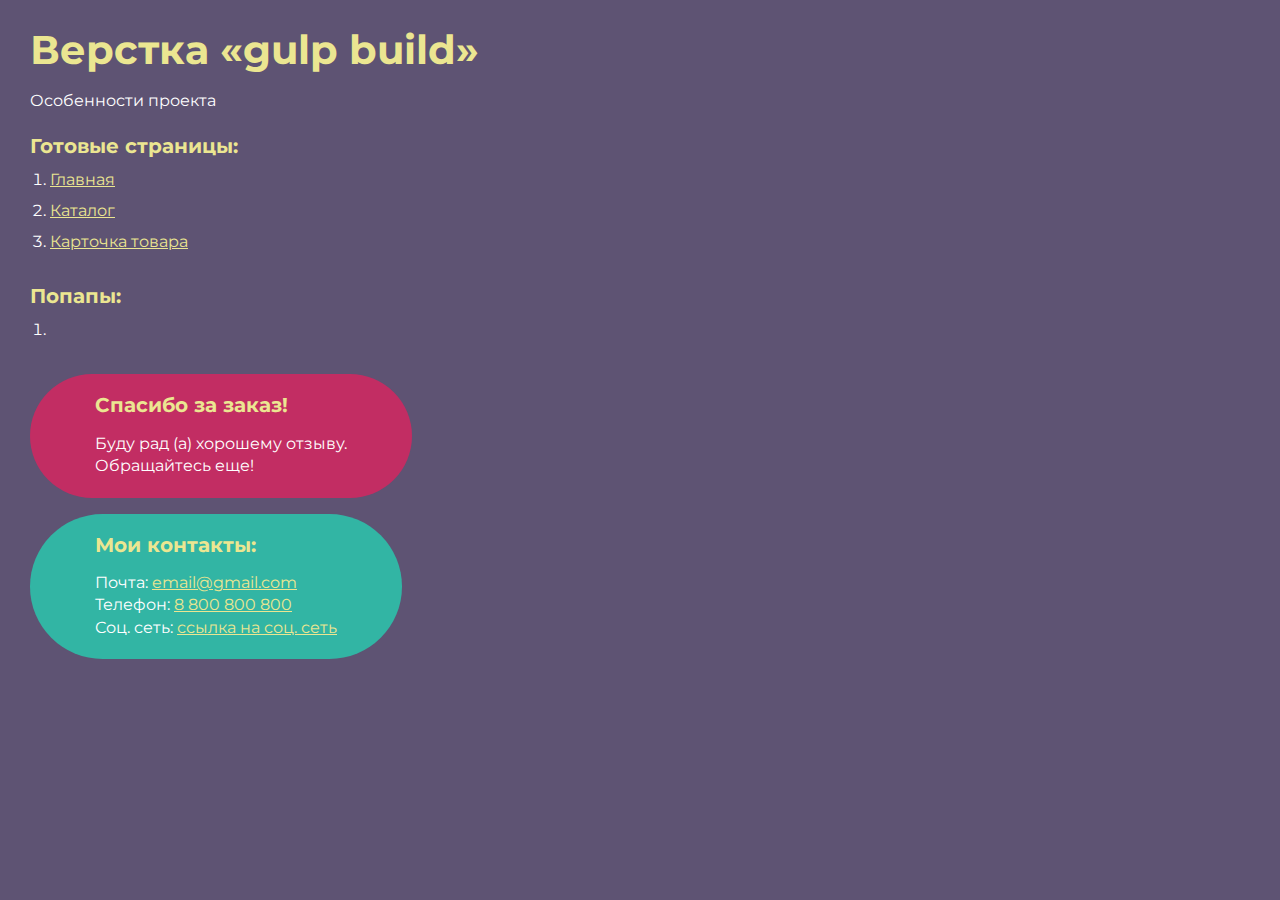
==== index.html @ d77b0af5 "Pushing first version with file restructing" ====
<!DOCTYPE html>
<html>

<head>
	<meta charset="UTF-8">
	<meta name="viewport" content="width=device-width, initial-scale=1.0">
	<title>Верстка «gulp build»</title>
</head>

<body>
	<div class="rootpage">
		<h1>Верстка «gulp build»</h1>
		<div class="rootpage__info">
			Особенности проекта
		</div>
		<h2>Готовые страницы:</h2>
		<ol class="rootpage__list">
			<li><a target="_blank" href="home.html">Главная</a></li>
			<li><a target="_blank" href="catalog.html">Каталог</a></li>
			<li><a target="_blank" href="product.html">Карточка товара</a></li>
		</ol>
		<h2>Попапы:</h2>
		<ol class="rootpage__list">
			<li><a target="_blank" href="home.html#"></a></li>
		</ol>
		<div class="rootpage__tnx">
			<h2>Спасибо за заказ!</h2>
			<p>Буду рад (а) хорошему отзыву.</p>
			<p>Обращайтесь еще!</p>
		</div>
		<div class="rootpage__contacts">
			<h2>Мои контакты:</h2>
			<p>Почта: <a href="mailto:email@gmail.com">email@gmail.com</a></p>
			<p>Телефон: <a href="tel:8800800800">8 800 800 800</a></p>
			<p>Соц. сеть: <a href="">ссылка на соц. сеть</a></p>
		</div>
	</div>
</body>
<style>
	@charset "UTF-8";
	@import url("https://fonts.googleapis.com/css?family=Montserrat:regular,700&display=swap");

	*,
	*::before,
	*::after {
		padding: 0px;
		margin: 0px;
		border: 0px;
		box-sizing: border-box;
	}

	html,
	body {
		height: 100%;
		margin: 0;
		padding: 0;
		min-width: 320px;
		width: 100%;
		color: #fff;
		background-color: #5e5373;
	}

	body {
		font-family: Montserrat;
		font-size: 100%;
		line-height: 1;
		font-size: 1rem;
	}

	a {
		text-decoration: underline;
		color: #ebe691
	}

	a:visited {
		text-decoration: underline;
		color: #aaa768;
	}

	a:hover {
		text-decoration: none;
	}

	ul li {
		list-style: none;
	}

	img {
		vertical-align: top;
	}

	.wrapper {
		width: 100%;
		min-height: 100%;
		overflow: hidden;
	}

	.rootpage {
		padding: 30px;
		display: flex;
		flex-direction: column;
		align-items: flex-start;
	}

	@media (max-width: 767px) {
		.rootpage {
			padding: 30px 15px;
		}
	}

	h1 {
		color: #ebe691;
		font-size: 2.5rem;
		margin: 0px 0px 1.25rem 0px;
	}

	@media (max-width: 767px) {
		h1 {
			font-size: 1.85rem;
			margin: 0px 0px 1.25rem 0px;
		}
	}

	h2 {
		color: #ebe691;
		font-size: 1.25rem;
		margin: 0px 0px 1rem 0px;
	}

	@media (max-width: 767px) {
		h2 {
			font-size: 1.125rem;
			margin: 0px 0px 1rem 0px;
		}
	}

	.rootpage__info {
		line-height: 140%;
		margin: 0px 0px 1.5rem 0px;
	}

	.rootpage__list {
		margin: 0px 0px 2.25rem 1.25rem;
	}

	.rootpage__list li:not(:last-child) {
		margin: 0px 0px 15px 0px;
	}

	.rootpage__contacts,
	.rootpage__tnx {
		border-radius: 200px;
		padding: 20px 65px;
		line-height: 140%;
	}

	@media (max-width: 767px) {

		.rootpage__contacts,
		.rootpage__tnx {
			border-radius: 40px;
			padding: 20px;
		}
	}

	.rootpage__contacts {
		background: #32b5a4;

	}

	.rootpage__contacts a {
		color: #ebe691;
	}

	.rootpage__tnx {
		background: #c22d63;
		margin: 0px 0px 1rem 0px;
	}
</style>

</html>
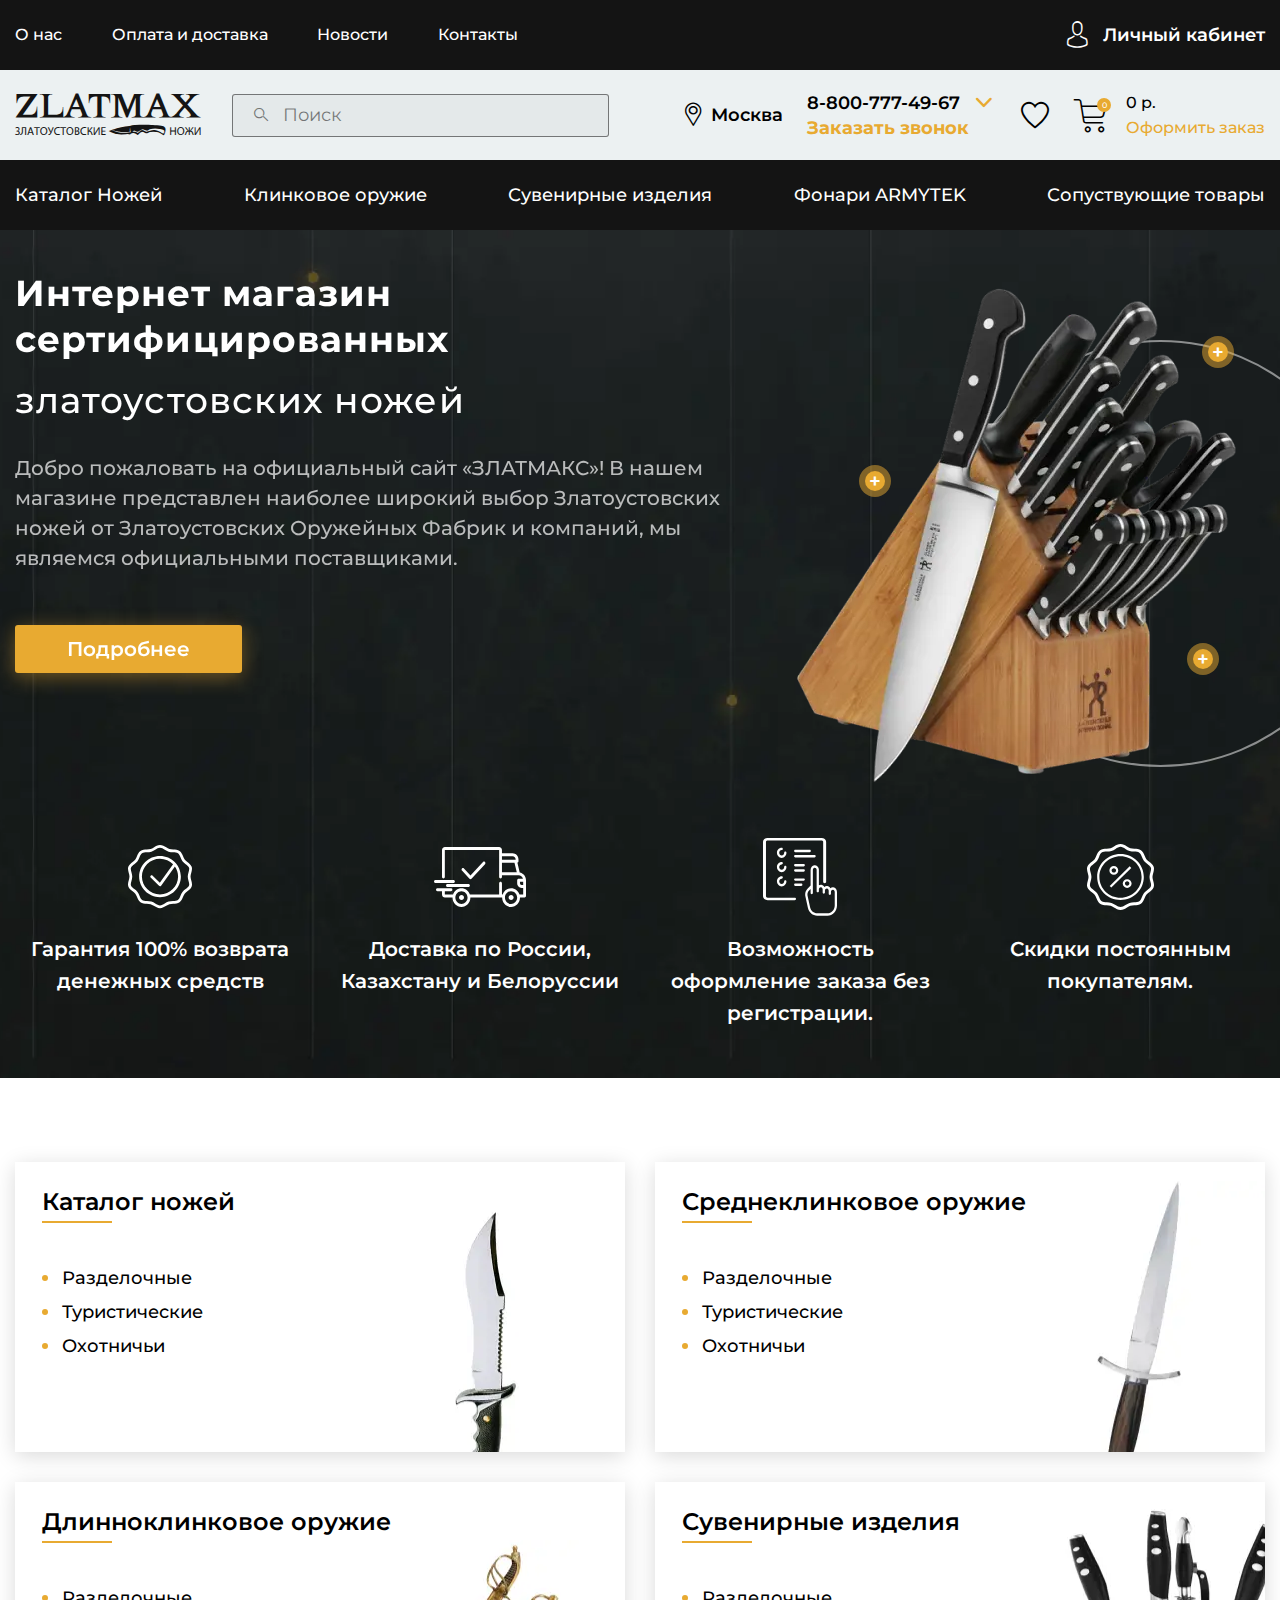
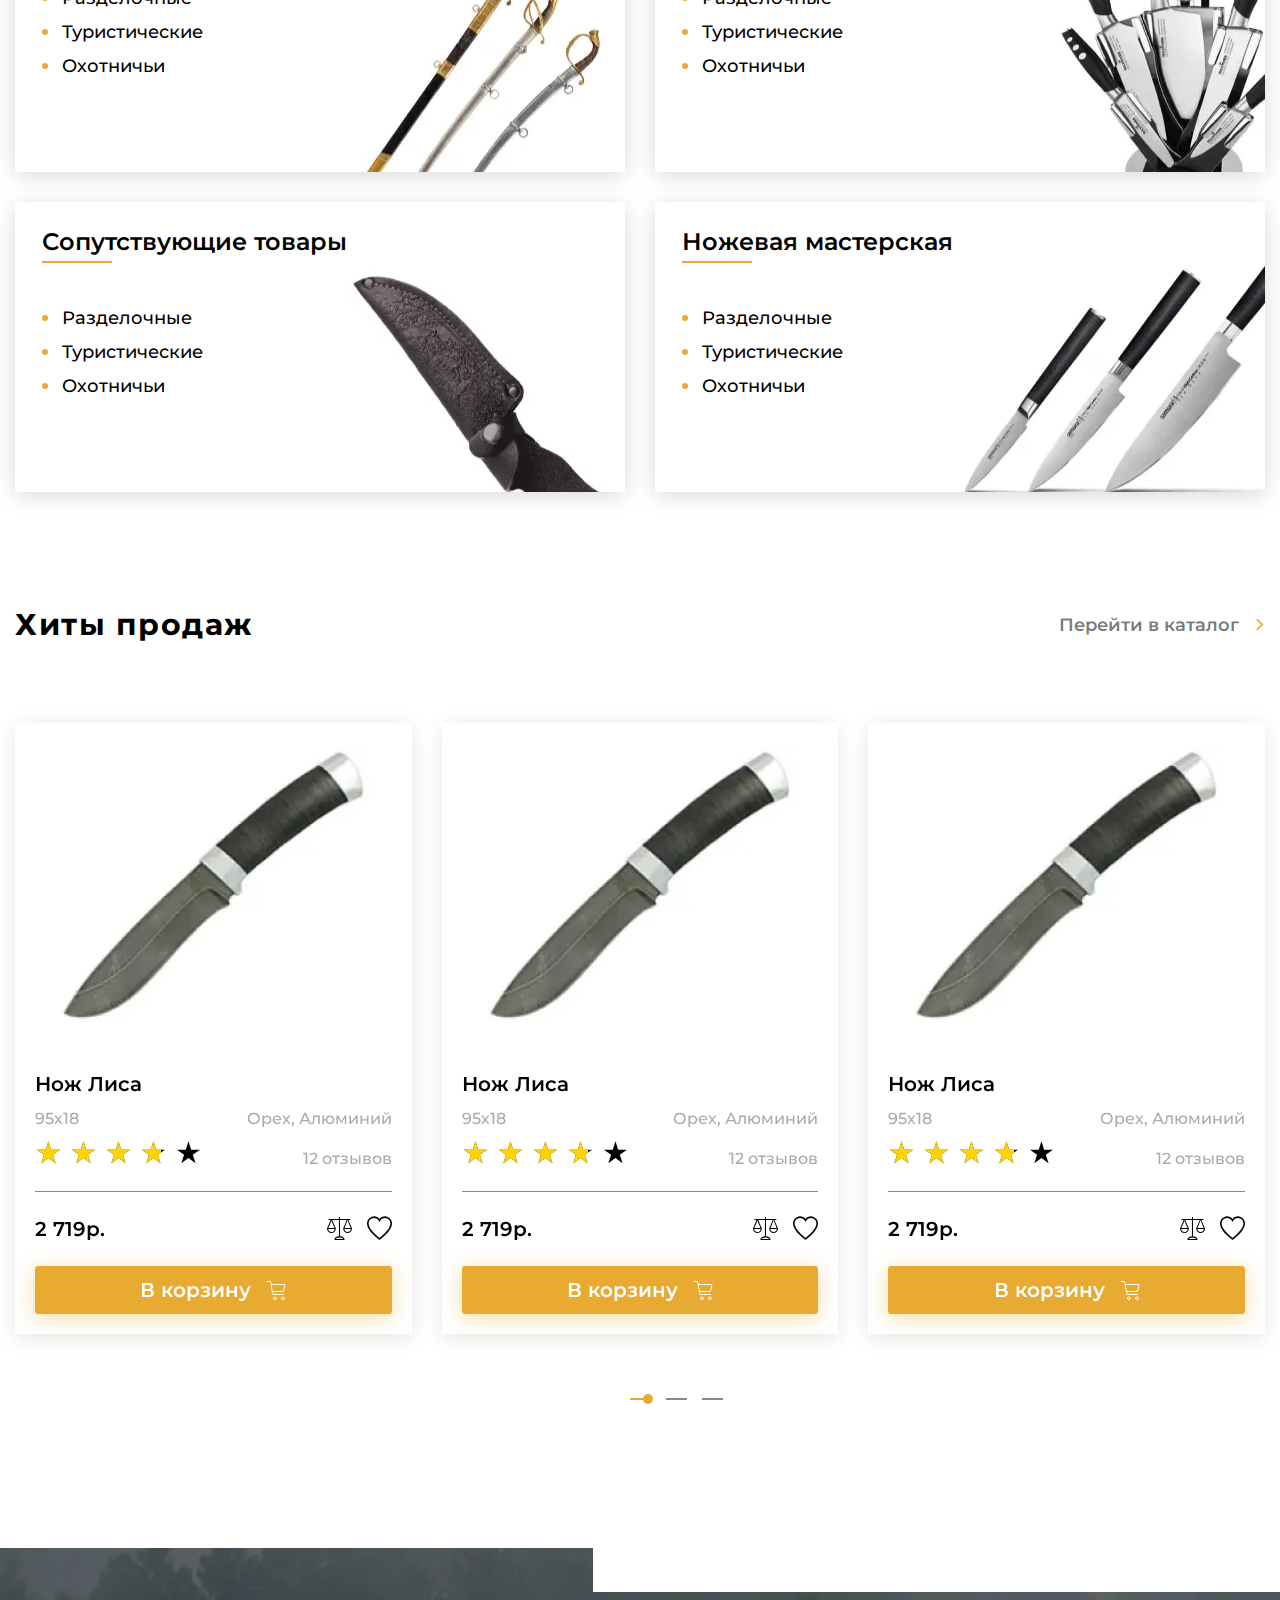
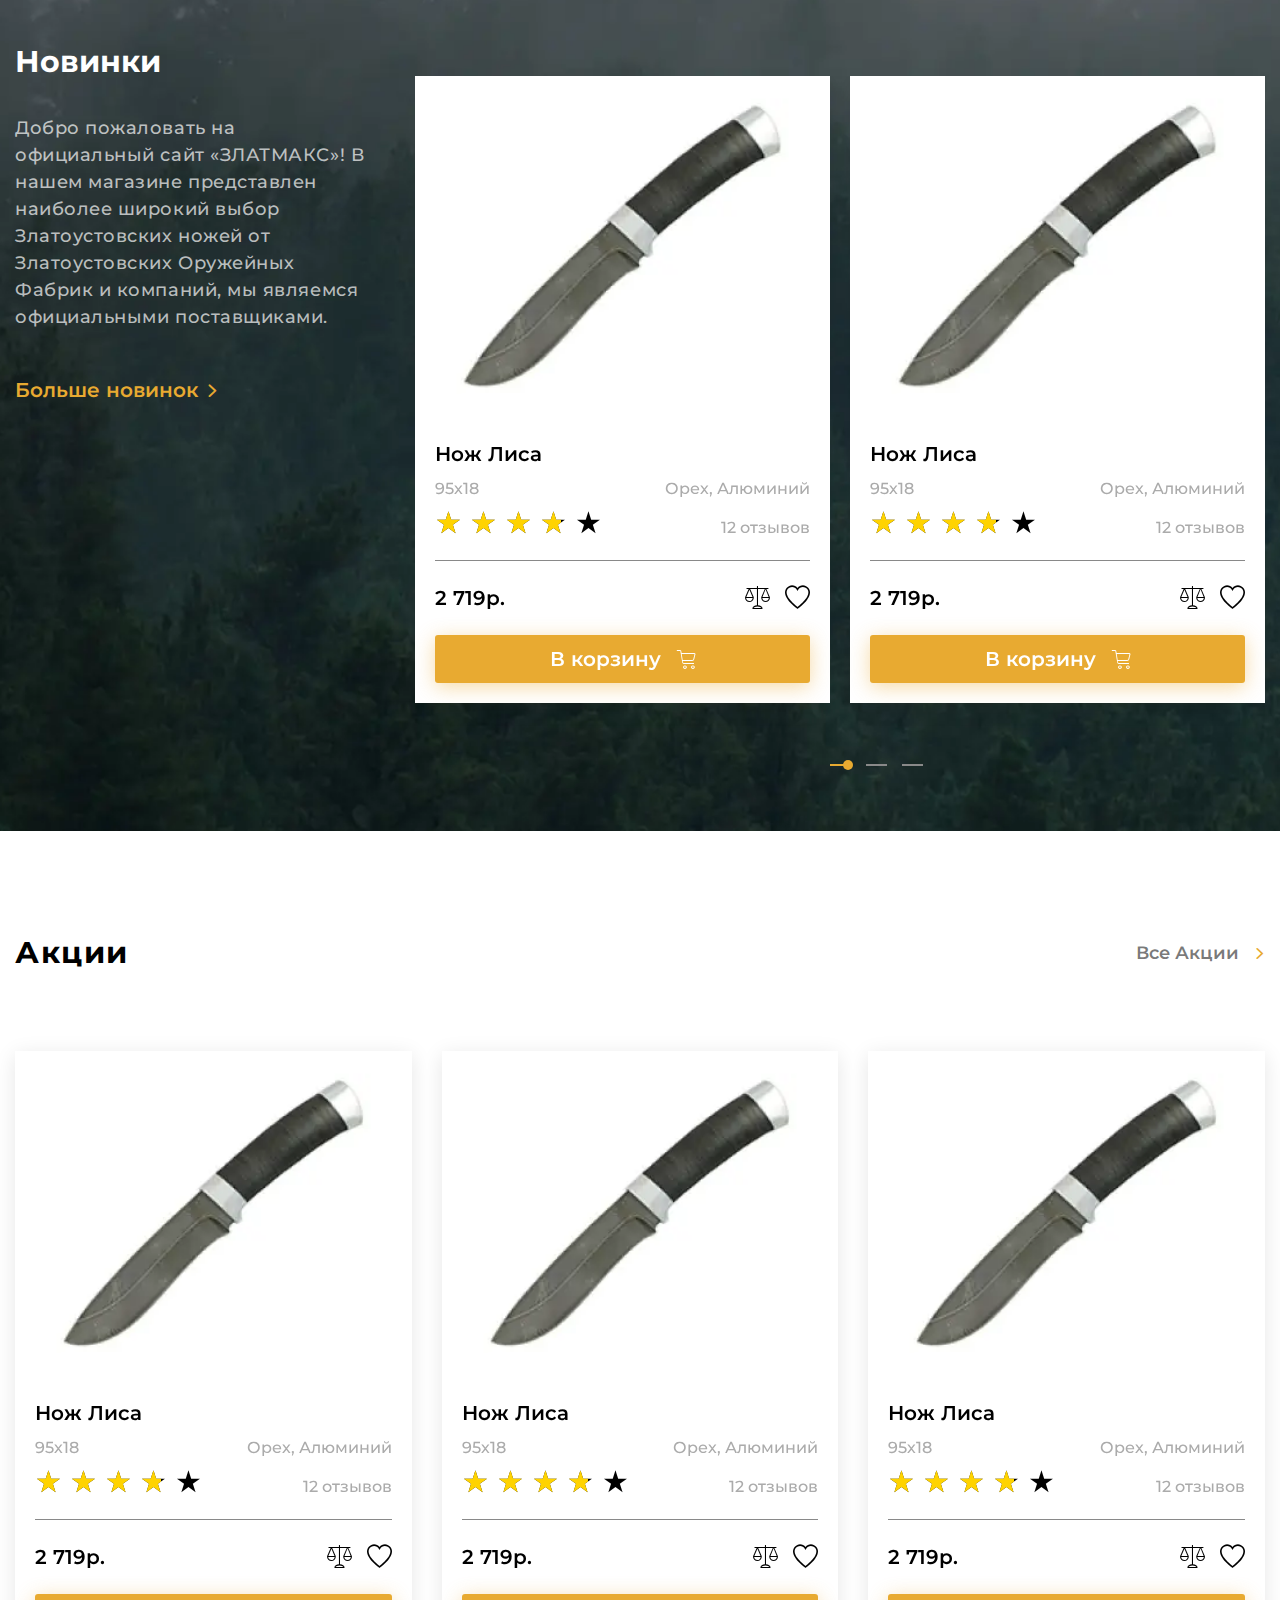
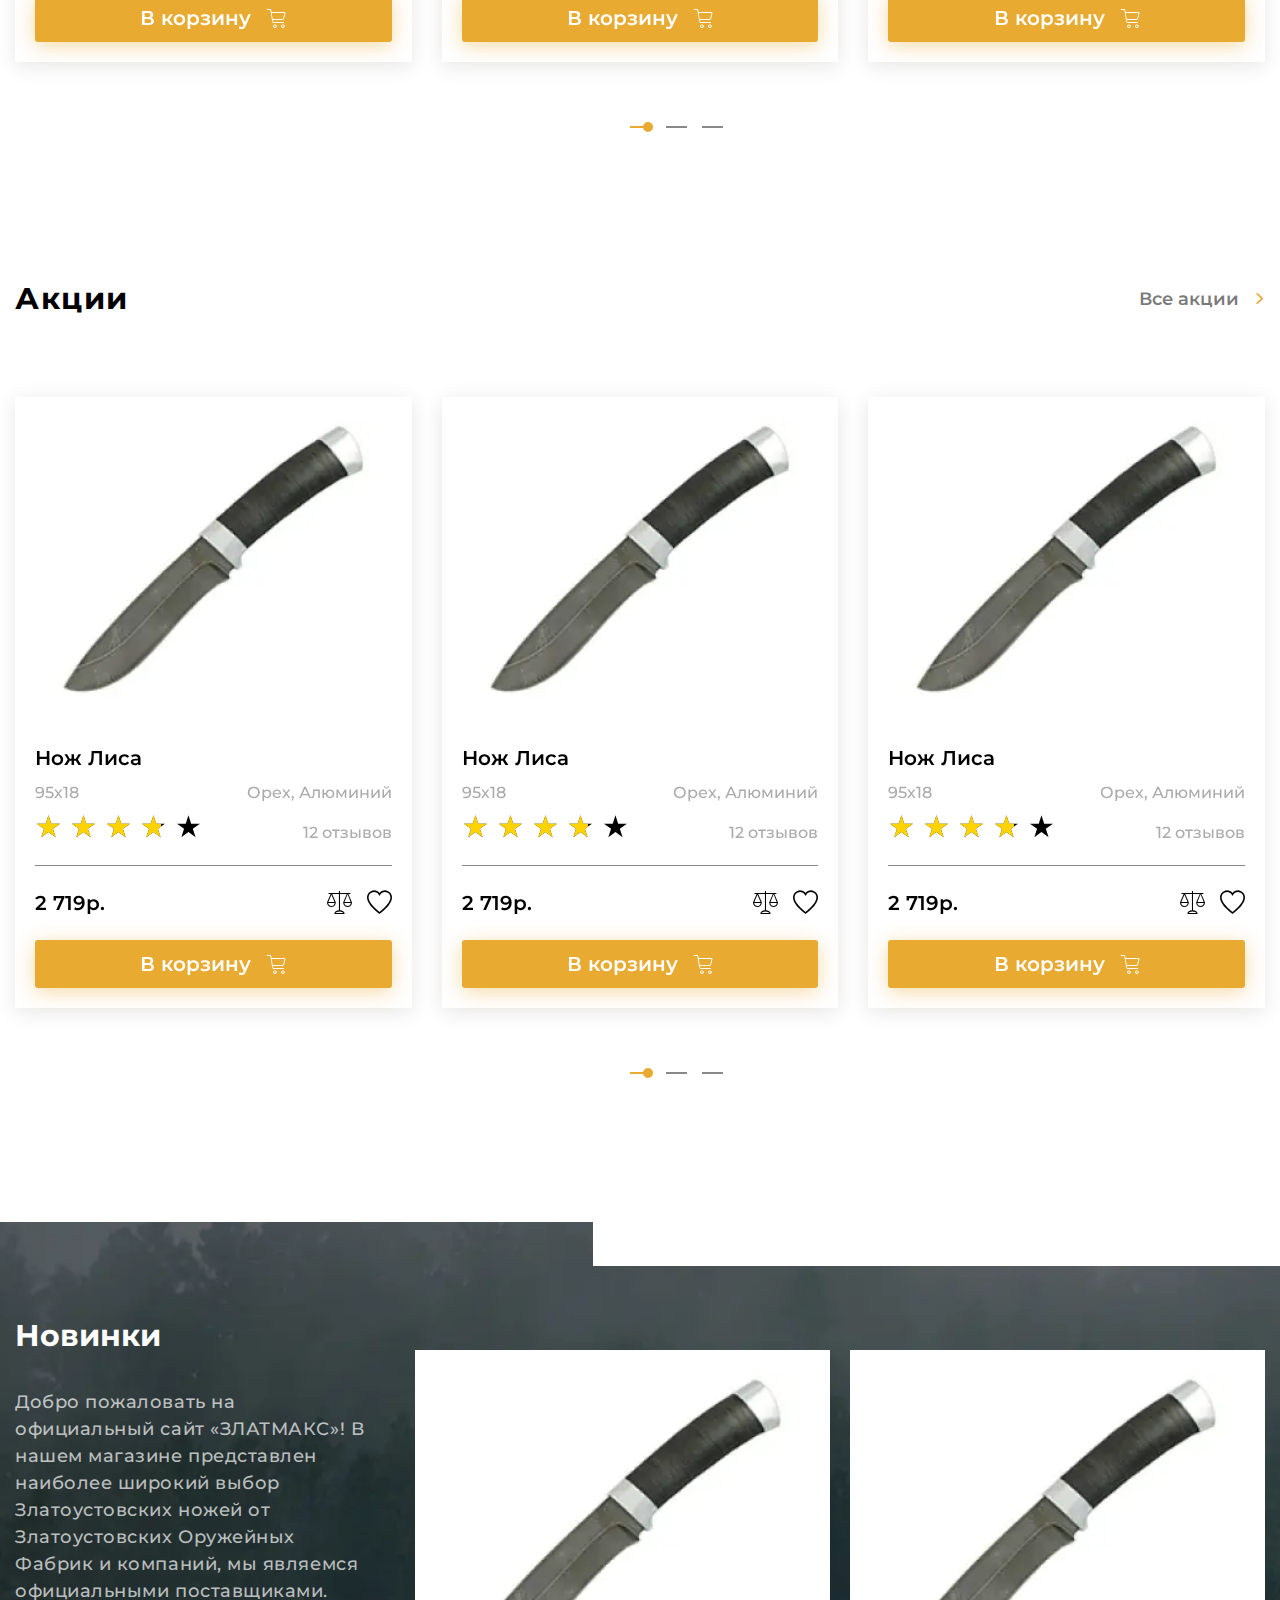
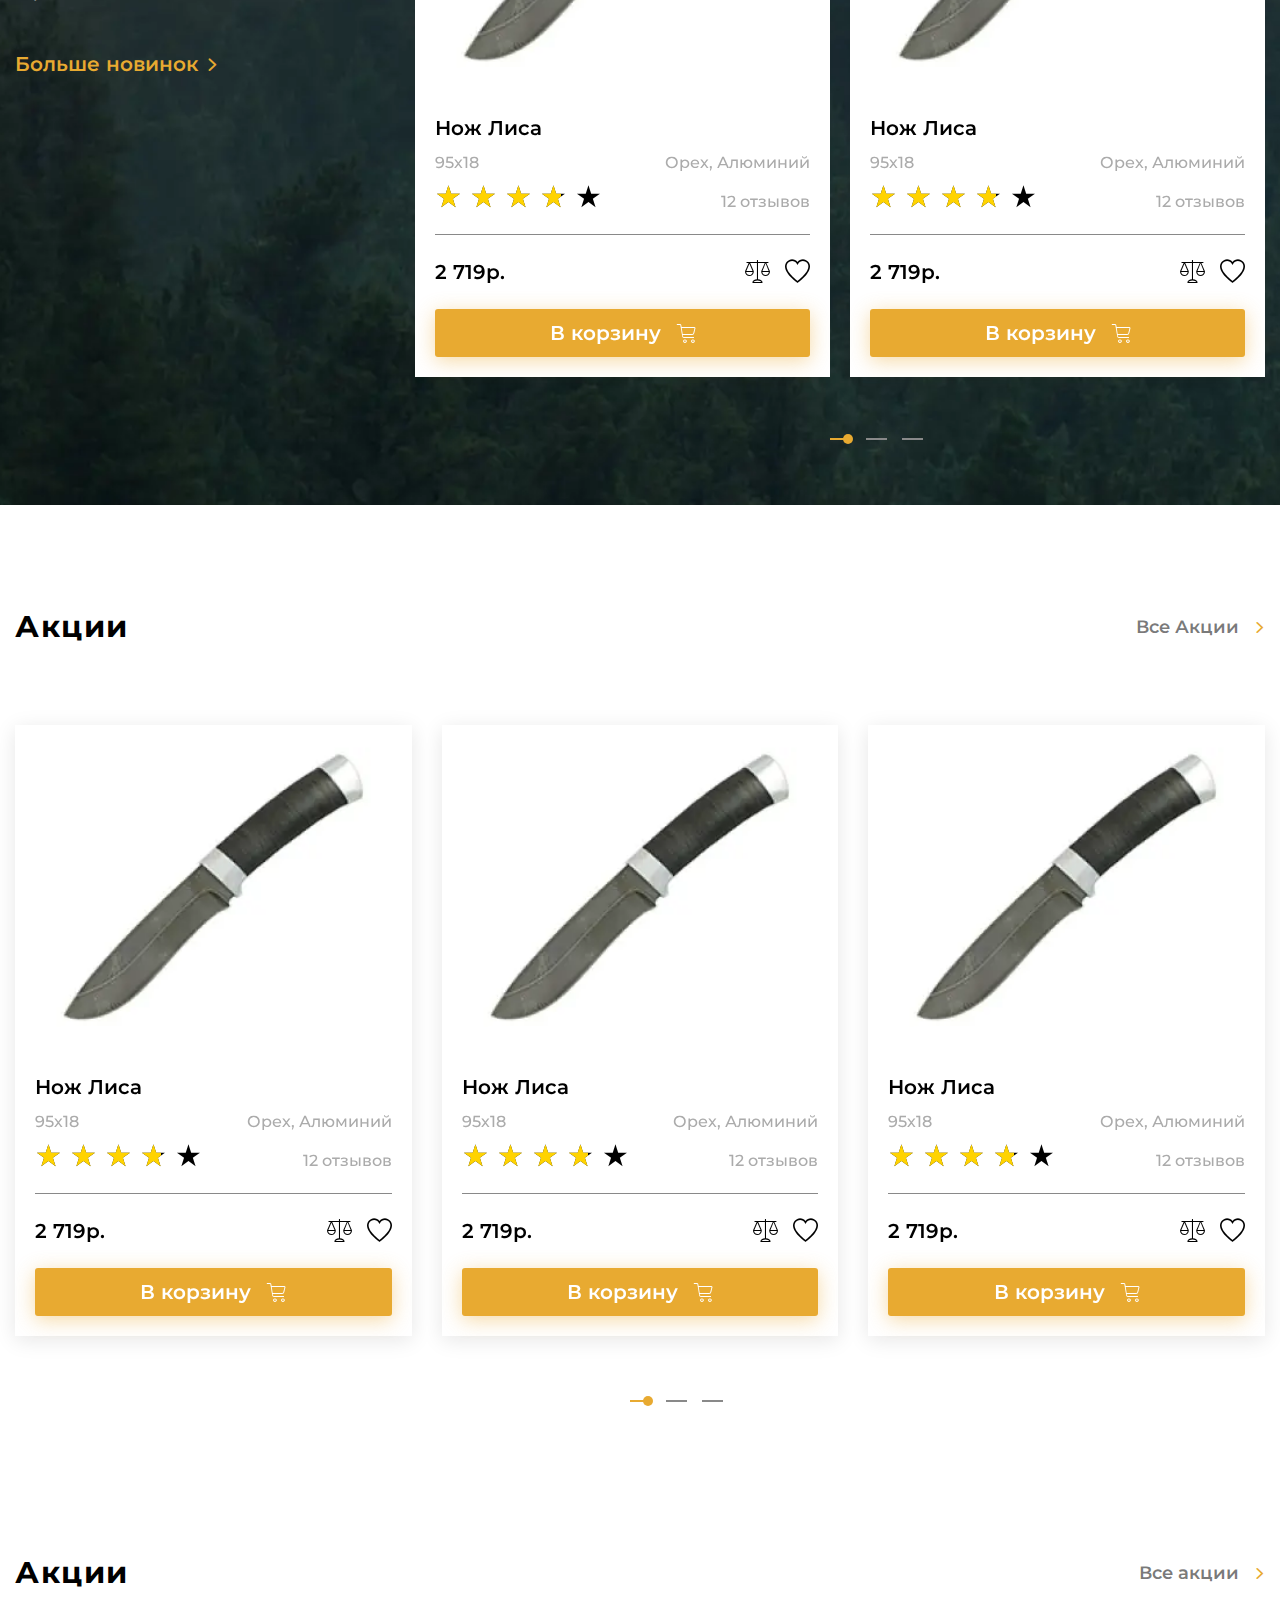
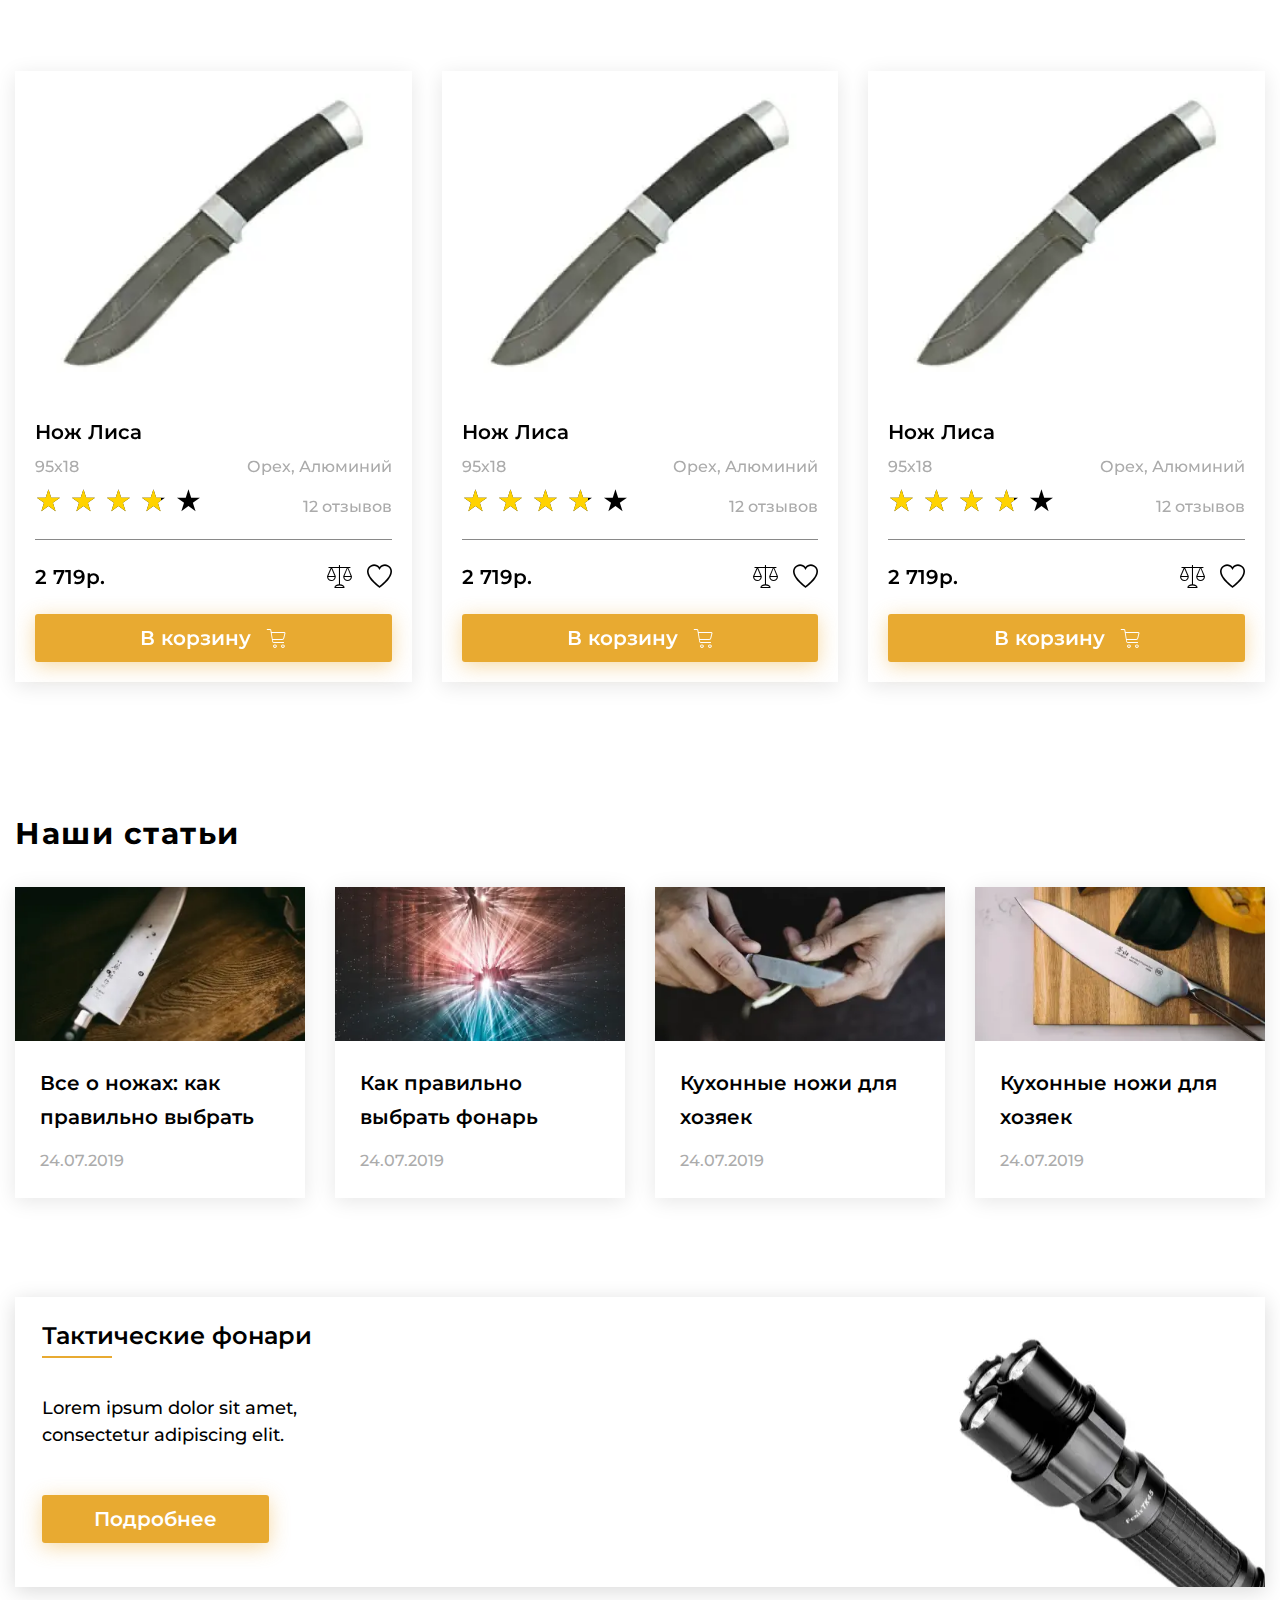
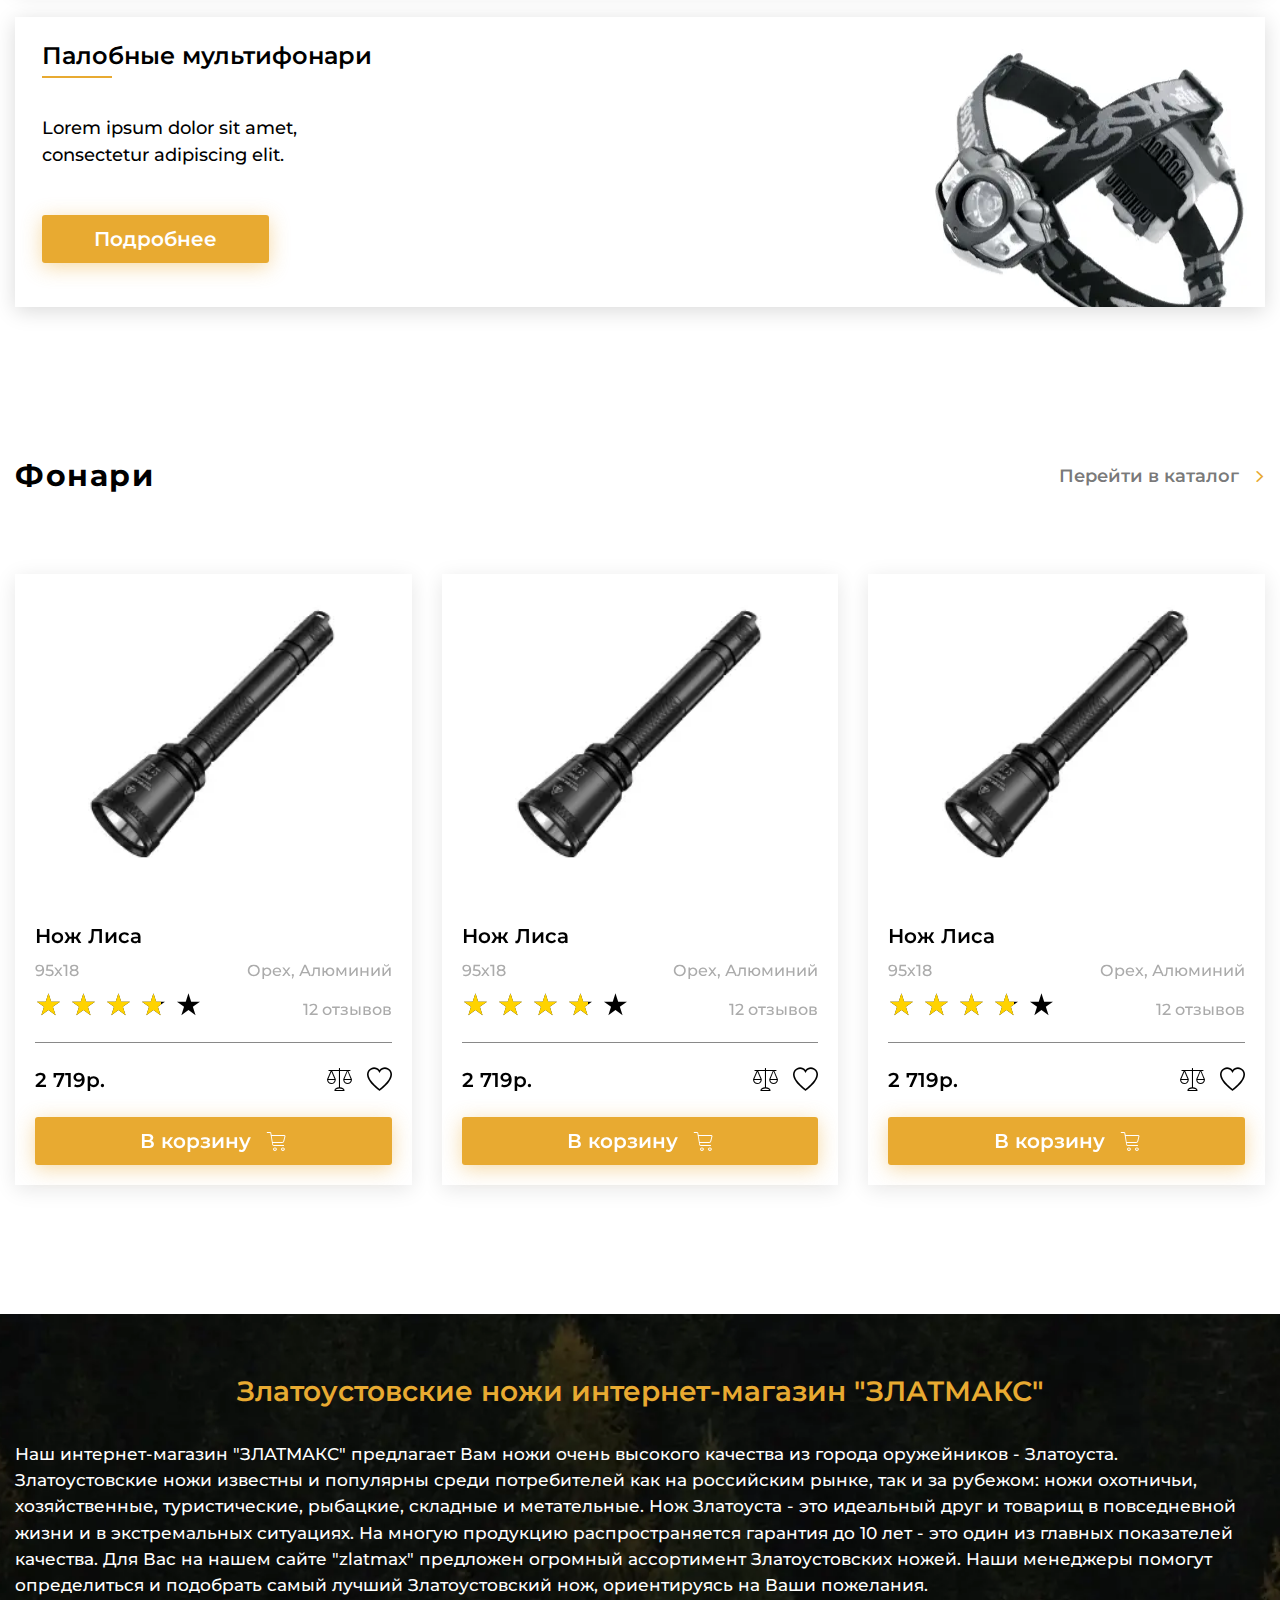
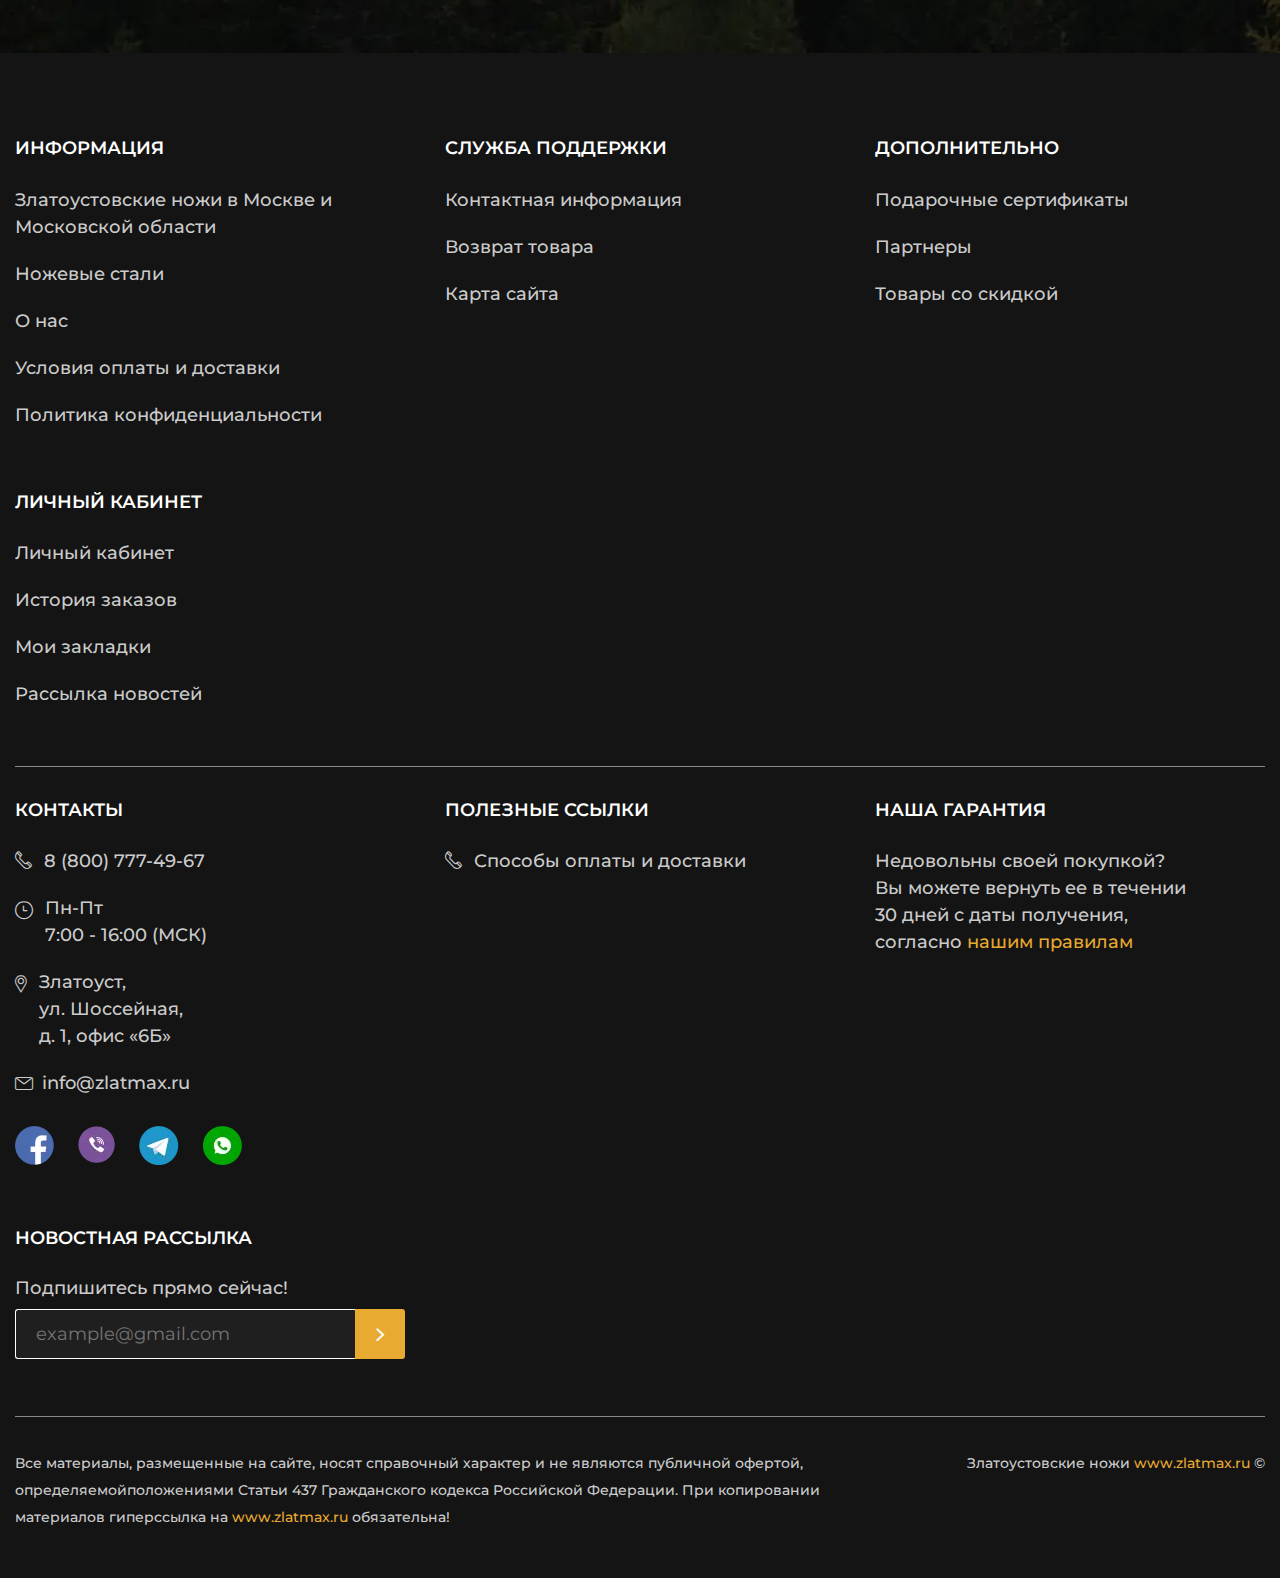
==== commit a2dd5ebc: "Restructing main folder" ====
--- a/index.html
+++ b/index.html
@@ -1,181 +1,3178 @@
 <!DOCTYPE html>
-<html>
+<html lang="ru">
 
 <head>
+	<title>Главная</title>
 	<meta charset="UTF-8">
+	<meta name="format-detection" content="telephone=no">
+	<!-- <style>body{opacity: 0;}</style> -->
+	<link rel="stylesheet" href="css/style.min.css?_v=20220825142146">
+	<link rel="shortcut icon" href="favicon.ico">
+	<!-- <meta name="robots" content="noindex, nofollow"> -->
 	<meta name="viewport" content="width=device-width, initial-scale=1.0">
-	<title>Верстка «gulp build»</title>
 </head>
 
 <body>
-	<div class="rootpage">
-		<h1>Верстка «gulp build»</h1>
-		<div class="rootpage__info">
-			Особенности проекта
-		</div>
-		<h2>Готовые страницы:</h2>
-		<ol class="rootpage__list">
-			<li><a target="_blank" href="home.html">Главная</a></li>
-			<li><a target="_blank" href="catalog.html">Каталог</a></li>
-			<li><a target="_blank" href="product.html">Карточка товара</a></li>
-		</ol>
-		<h2>Попапы:</h2>
-		<ol class="rootpage__list">
-			<li><a target="_blank" href="home.html#"></a></li>
-		</ol>
-		<div class="rootpage__tnx">
-			<h2>Спасибо за заказ!</h2>
-			<p>Буду рад (а) хорошему отзыву.</p>
-			<p>Обращайтесь еще!</p>
-		</div>
-		<div class="rootpage__contacts">
-			<h2>Мои контакты:</h2>
-			<p>Почта: <a href="mailto:email@gmail.com">email@gmail.com</a></p>
-			<p>Телефон: <a href="tel:8800800800">8 800 800 800</a></p>
-			<p>Соц. сеть: <a href="">ссылка на соц. сеть</a></p>
+	<div class="wrapper">
+		<header class="header">
+			<div class="header__top top-header">
+				<div class="top-header__container">
+					<nav class="top-header__menu menu-top-header">
+						<ul data-da=".menu__body, 991.98" class="menu-top-header__list">
+							<li class="menu-top-header__item menu-top-header__item_catalog"><a href="" class="menu-top-header__link menu-top-header__link_catalog _icon-arrow-down">Каталог
+									товаров</a></li>
+							<li class="menu-top-header__item"><a href="" class="menu-top-header__link">О нас</a></li>
+							<li class="menu-top-header__item"><a href="" class="menu-top-header__link">Оплата и доставка</a></li>
+							<li class="menu-top-header__item"><a href="" class="menu-top-header__link">Новости</a></li>
+							<li class="menu-top-header__item"><a href="" class="menu-top-header__link">Контакты</a></li>
+						</ul>
+					</nav>
+					<a href="" class="top-header__user _icon-user"><span>Личный кабинет</span></a>
+					<nav hidden class="menu">
+						<button type="button" class="menu__icon icon-menu"><span></span></button>
+						<div class="menu__body"></div>
+					</nav>
+				</div>
+			</div>
+
+			<div class="header__body body-header">
+				<div class="body-header__container">
+					<a href="" class="body-header__logo"></a>
+					<div data-da=".catalog-header__container, 479.98" class="body-header__search">
+						<form action="#" class="search-header">
+							<button type="submit" class="search-header__button _icon-search"></button>
+							<input autocomplete="off" type="text" name="form[]" data-error="Ошибка" placeholder="Поиск" class="search-header__input">
+						</form>
+					</div>
+
+					<div class="body-header__actions actions-header">
+						<a href="" class="actions-header__location _icon-location"><span>Москва</span></a>
+						<div data-da=".top-header__container, 991.98, 1" class="actions-header__phones phones-header">
+							<div data-spollers class="phones-header__items">
+								<div class="phones-header__item">
+									<a href="tel:88007774967" class="phones-header__phone"><span>8-800-777-49-67</span></a>
+									<button type="button" data-spoller class="phones-header__arrow _icon-arrow-down"></button>
+									<ul class="phones-header__list">
+										<li><a href="tel:88007774968" class="phones-header__phone">8-800-777-49-68</a></li>
+										<li><a href="tel:88007774969" class="phones-header__phone">8-800-777-49-69</a></li>
+										<li><a href="tel:88007774970" class="phones-header__phone">8-800-777-49-70</a></li>
+									</ul>
+								</div>
+							</div>
+							<button type="button" data-popup="#callback" class="phones-header__callback">Заказать звонок</button>
+						</div>
+						<a data-da=".top-header__container, 991.98, 2" href="#" class="actions-header__favorite _icon-favorite"></a>
+						<a data-da=".top-header__container, 991.99, 2" href="#" class="actions-header__cart cart-header">
+							<div class="cart-header__icon _icon-cart"><span>0</span></div>
+							<div class="cart-header__body">
+								<div class="cart-header__summ">0 р.</div>
+								<div href="#" class="cart-header__link">Оформить заказ</div>
+							</div>
+						</a>
+					</div>
+				</div>
+			</div>
+
+			<div class="header__catalog catalog-header">
+				<div class="catalog-header__container">
+					<div class="catalog-header__menu menu-catalog">
+						<button type="button" class="menu-catalog__back _icon-arrow-back">Назад</button>
+						<ul class="menu-catalog__list">
+							<li class="menu-catalog__item"><a href="" data-parent="1" class="menu-catalog__link">Каталог Ножей</a></li>
+							<li class="menu-catalog__item"><a href="" data-parent="2" class="menu-catalog__link">Клинковое оружие</a></li>
+							<li class="menu-catalog__item"><a href="" data-parent="3" class="menu-catalog__link">Сувенирные изделия</a></li>
+							<li class="menu-catalog__item"><a href="" data-parent="4" class="menu-catalog__link">Фонари ARMYTEK</a></li>
+							<li class="menu-catalog__item"><a href="" data-parent="5" class="menu-catalog__link">Сопуствующие товары</a></li>
+						</ul>
+						<div class="menu-catalog__sub-menu sub-menu-catalog">
+							<button type="button" class="sub-menu-catalog__back _icon-arrow-back">Назад</button>
+							<div class="sub-menu-catalog__container">
+								<div hidden data-submenu="1" class="sub-menu-catalog__block">
+									<div class="sub-menu-catalog__category">
+										<a href="" class="sub-menu-catalog__link-category">Категория ножей</a>
+									</div>
+									<div class="sub-menu-catalog__category">
+										<a href="" class="sub-menu-catalog__link-category">Производство ножей</a>
+									</div>
+									<div class="sub-menu-catalog__category">
+										<a href="" class="sub-menu-catalog__link-category">Ножи по маркам стали</a>
+									</div>
+									<div class="sub-menu-catalog__category">
+										<a href="" class="sub-menu-catalog__link-category">Заточка и полировка ножей</a>
+									</div>
+									<div class="sub-menu-catalog__category">
+										<a href="" class="sub-menu-catalog__link-category">Ножевая мастерская</a>
+									</div>
+
+									<ul class="sub-menu-catalog__list">
+										<li class="sub-menu-catalog__item"><a href="" class="sub-menu-catalog__link">Разделочные ножи</a></li>
+										<li class="sub-menu-catalog__item"><a href="" class="sub-menu-catalog__link">Туристические ножи</a></li>
+										<li class="sub-menu-catalog__item"><a href="" class="sub-menu-catalog__link">Ножи охотничьи</a></li>
+										<li class="sub-menu-catalog__item"><a href="" class="sub-menu-catalog__link">Булатные ножи</a></li>
+										<li class="sub-menu-catalog__item"><a href="" class="sub-menu-catalog__link">Ножи из дамаска</a></li>
+										<li class="sub-menu-catalog__item"><a href="" class="sub-menu-catalog__link">Тактического назначения</a></li>
+										<li class="sub-menu-catalog__item"><a href="" class="sub-menu-catalog__link">Метательные ножи</a></li>
+										<li class="sub-menu-catalog__item"><a href="" class="sub-menu-catalog__link">Мачете и кукри</a></li>
+										<li class="sub-menu-catalog__item"><a href="" class="sub-menu-catalog__link">Ножи кухонные</a></li>
+									</ul>
+									<ul class="sub-menu-catalog__list">
+										<li class="sub-menu-catalog__item"><a href="" class="sub-menu-catalog__link">Ножи АИР</a></li>
+										<li class="sub-menu-catalog__item"><a href="" class="sub-menu-catalog__link">Ножи ЗИК</a></li>
+										<li class="sub-menu-catalog__item"><a href="" class="sub-menu-catalog__link">Ножи ЗЗОСС</a></li>
+										<li class="sub-menu-catalog__item"><a href="" class="sub-menu-catalog__link">Ножи РОСоружие</a></li>
+										<li class="sub-menu-catalog__item"><a href="" class="sub-menu-catalog__link">Ножи Оружейник</a></li>
+										<li class="sub-menu-catalog__item"><a href="" class="sub-menu-catalog__link">Булат Сергея Баранова</a></li>
+										<li class="sub-menu-catalog__item"><a href="" class="sub-menu-catalog__link">Булат Андрея Умерова</a></li>
+										<li class="sub-menu-catalog__item"><a href="" class="sub-menu-catalog__link">Ножи Златко</a></li>
+										<li class="sub-menu-catalog__item"><a href="" class="sub-menu-catalog__link">Ножи Стиль-М</a></li>
+										<li class="sub-menu-catalog__item"><a href="" class="sub-menu-catalog__link">Оружейная компания</a></li>
+									</ul>
+									<ul class="sub-menu-catalog__list">
+										<li class="sub-menu-catalog__item"><a href="" class="sub-menu-catalog__link">Ножи из стали 40х102С2М</a></li>
+										<li class="sub-menu-catalog__item"><a href="" class="sub-menu-catalog__link">Ножи из стали 95х18</a></li>
+										<li class="sub-menu-catalog__item"><a href="" class="sub-menu-catalog__link">Ножи из стали 100х13м</a></li>
+										<li class="sub-menu-catalog__item"><a href="" class="sub-menu-catalog__link">Ножи из стали 110х18м-ШД</a></li>
+										<li class="sub-menu-catalog__item"><a href="" class="sub-menu-catalog__link">Ножи из стали ЭИ-107 ТЦ</a></li>
+										<li class="sub-menu-catalog__item"><a href="" class="sub-menu-catalog__link">Ножи из стали 50х14МФ</a></li>
+										<li class="sub-menu-catalog__item"><a href="" class="sub-menu-catalog__link">Ножи из стали AUS-8</a></li>
+										<li class="sub-menu-catalog__item"><a href="" class="sub-menu-catalog__link">Ножи из стали К340</a></li>
+										<li class="sub-menu-catalog__item"><a href="" class="sub-menu-catalog__link">Ножи из стали M390</a></li>
+										<li class="sub-menu-catalog__item"><a href="" class="sub-menu-catalog__link">Ножи из стали ЭП-766</a></li>
+									</ul>
+									<ul class="sub-menu-catalog__list">
+										<li class="sub-menu-catalog__item"><a href="" class="sub-menu-catalog__link">Паста ГОИ</a></li>
+										<li class="sub-menu-catalog__item"><a href="" class="sub-menu-catalog__link">Алмазная паста</a></li>
+										<li class="sub-menu-catalog__item"><a href="" class="sub-menu-catalog__link">Бруски и камни для заточки</a></li>
+										<li class="sub-menu-catalog__item"><a href="" class="sub-menu-catalog__link">Заточные системы</a></li>
+									</ul>
+									<ul class="sub-menu-catalog__list">
+										<li class="sub-menu-catalog__item"><a href="" class="sub-menu-catalog__link">Ножевые клинки</a></li>
+										<li class="sub-menu-catalog__item"><a href="" class="sub-menu-catalog__link">Заготовки для ножей</a></li>
+										<li class="sub-menu-catalog__item"><a href="" class="sub-menu-catalog__link">Литье для ножей</a></li>
+										<li class="sub-menu-catalog__item"><a href="" class="sub-menu-catalog__link">Материалы для рукоятей</a></li>
+										<li class="sub-menu-catalog__item"><a href="" class="sub-menu-catalog__link">Уход за рукоятиями ножей</a></li>
+									</ul>
+									<div class="sub-menu-catalog__footer">
+										<a href="" class="sub-menu-catalog__all">Смотреть все</a>
+									</div>
+									<div class="sub-menu-catalog__footer">
+										<a href="" class="sub-menu-catalog__all">Смотреть все</a>
+									</div>
+									<div class="sub-menu-catalog__footer">
+										<a href="" class="sub-menu-catalog__all">Смотреть все</a>
+									</div>
+									<div class="sub-menu-catalog__footer">
+										<a href="" class="sub-menu-catalog__all">Смотреть все</a>
+									</div>
+									<div class="sub-menu-catalog__footer">
+										<a href="" class="sub-menu-catalog__all">Смотреть все</a>
+									</div>
+								</div>
+								<div hidden data-submenu="2" class="sub-menu-catalog__block">
+									<div class="sub-menu-catalog__category">
+										<a href="" class="sub-menu-catalog__link-category">Категория ножей</a>
+									</div>
+									<div class="sub-menu-catalog__category">
+										<a href="" class="sub-menu-catalog__link-category">Производство ножей</a>
+									</div>
+
+									<ul class="sub-menu-catalog__list">
+										<li class="sub-menu-catalog__item"><a href="" class="sub-menu-catalog__link">Разделочные ножи</a></li>
+										<li class="sub-menu-catalog__item"><a href="" class="sub-menu-catalog__link">Туристические ножи</a></li>
+										<li class="sub-menu-catalog__item"><a href="" class="sub-menu-catalog__link">Ножи охотничьи</a></li>
+										<li class="sub-menu-catalog__item"><a href="" class="sub-menu-catalog__link">Булатные ножи</a></li>
+										<li class="sub-menu-catalog__item"><a href="" class="sub-menu-catalog__link">Ножи из дамаска</a></li>
+										<li class="sub-menu-catalog__item"><a href="" class="sub-menu-catalog__link">Тактического назначения</a></li>
+										<li class="sub-menu-catalog__item"><a href="" class="sub-menu-catalog__link">Метательные ножи</a></li>
+										<li class="sub-menu-catalog__item"><a href="" class="sub-menu-catalog__link">Мачете и кукри</a></li>
+										<li class="sub-menu-catalog__item"><a href="" class="sub-menu-catalog__link">Ножи кухонные</a></li>
+									</ul>
+									<ul class="sub-menu-catalog__list">
+										<li class="sub-menu-catalog__item"><a href="" class="sub-menu-catalog__link">Ножи АИР</a></li>
+										<li class="sub-menu-catalog__item"><a href="" class="sub-menu-catalog__link">Ножи ЗИК</a></li>
+										<li class="sub-menu-catalog__item"><a href="" class="sub-menu-catalog__link">Ножи ЗЗОСС</a></li>
+										<li class="sub-menu-catalog__item"><a href="" class="sub-menu-catalog__link">Ножи РОСоружие</a></li>
+										<li class="sub-menu-catalog__item"><a href="" class="sub-menu-catalog__link">Ножи Оружейник</a></li>
+										<li class="sub-menu-catalog__item"><a href="" class="sub-menu-catalog__link">Булат Сергея Баранова</a></li>
+										<li class="sub-menu-catalog__item"><a href="" class="sub-menu-catalog__link">Булат Андрея Умерова</a></li>
+										<li class="sub-menu-catalog__item"><a href="" class="sub-menu-catalog__link">Ножи Златко</a></li>
+										<li class="sub-menu-catalog__item"><a href="" class="sub-menu-catalog__link">Ножи Стиль-М</a></li>
+										<li class="sub-menu-catalog__item"><a href="" class="sub-menu-catalog__link">Оружейная компания</a></li>
+									</ul>
+
+
+									<div class="sub-menu-catalog__footer">
+										<a href="" class="sub-menu-catalog__all">Смотреть все</a>
+									</div>
+									<div class="sub-menu-catalog__footer">
+										<a href="" class="sub-menu-catalog__all">Смотреть все</a>
+									</div>
+								</div>
+								<div hidden data-submenu="3" class="sub-menu-catalog__block">
+									<div class="sub-menu-catalog__category">
+										<a href="" class="sub-menu-catalog__link-category">Категория ножей</a>
+									</div>
+									<div class="sub-menu-catalog__category">
+										<a href="" class="sub-menu-catalog__link-category">Производство ножей</a>
+									</div>
+									<div class="sub-menu-catalog__category">
+										<a href="" class="sub-menu-catalog__link-category">Ножи по маркам стали</a>
+									</div>
+
+									<ul class="sub-menu-catalog__list">
+										<li class="sub-menu-catalog__item"><a href="" class="sub-menu-catalog__link">Разделочные ножи</a></li>
+										<li class="sub-menu-catalog__item"><a href="" class="sub-menu-catalog__link">Туристические ножи</a></li>
+										<li class="sub-menu-catalog__item"><a href="" class="sub-menu-catalog__link">Ножи охотничьи</a></li>
+										<li class="sub-menu-catalog__item"><a href="" class="sub-menu-catalog__link">Булатные ножи</a></li>
+										<li class="sub-menu-catalog__item"><a href="" class="sub-menu-catalog__link">Ножи из дамаска</a></li>
+										<li class="sub-menu-catalog__item"><a href="" class="sub-menu-catalog__link">Тактического назначения</a></li>
+										<li class="sub-menu-catalog__item"><a href="" class="sub-menu-catalog__link">Метательные ножи</a></li>
+										<li class="sub-menu-catalog__item"><a href="" class="sub-menu-catalog__link">Мачете и кукри</a></li>
+										<li class="sub-menu-catalog__item"><a href="" class="sub-menu-catalog__link">Ножи кухонные</a></li>
+									</ul>
+									<ul class="sub-menu-catalog__list">
+										<li class="sub-menu-catalog__item"><a href="" class="sub-menu-catalog__link">Ножи АИР</a></li>
+										<li class="sub-menu-catalog__item"><a href="" class="sub-menu-catalog__link">Ножи ЗИК</a></li>
+										<li class="sub-menu-catalog__item"><a href="" class="sub-menu-catalog__link">Ножи ЗЗОСС</a></li>
+										<li class="sub-menu-catalog__item"><a href="" class="sub-menu-catalog__link">Ножи РОСоружие</a></li>
+										<li class="sub-menu-catalog__item"><a href="" class="sub-menu-catalog__link">Ножи Оружейник</a></li>
+										<li class="sub-menu-catalog__item"><a href="" class="sub-menu-catalog__link">Булат Сергея Баранова</a></li>
+										<li class="sub-menu-catalog__item"><a href="" class="sub-menu-catalog__link">Булат Андрея Умерова</a></li>
+										<li class="sub-menu-catalog__item"><a href="" class="sub-menu-catalog__link">Ножи Златко</a></li>
+										<li class="sub-menu-catalog__item"><a href="" class="sub-menu-catalog__link">Ножи Стиль-М</a></li>
+										<li class="sub-menu-catalog__item"><a href="" class="sub-menu-catalog__link">Оружейная компания</a></li>
+									</ul>
+									<ul class="sub-menu-catalog__list">
+										<li class="sub-menu-catalog__item"><a href="" class="sub-menu-catalog__link">Ножи из стали 40х102С2М</a></li>
+										<li class="sub-menu-catalog__item"><a href="" class="sub-menu-catalog__link">Ножи из стали 95х18</a></li>
+										<li class="sub-menu-catalog__item"><a href="" class="sub-menu-catalog__link">Ножи из стали 100х13м</a></li>
+										<li class="sub-menu-catalog__item"><a href="" class="sub-menu-catalog__link">Ножи из стали 110х18м-ШД</a></li>
+										<li class="sub-menu-catalog__item"><a href="" class="sub-menu-catalog__link">Ножи из стали ЭИ-107 ТЦ</a></li>
+										<li class="sub-menu-catalog__item"><a href="" class="sub-menu-catalog__link">Ножи из стали 50х14МФ</a></li>
+										<li class="sub-menu-catalog__item"><a href="" class="sub-menu-catalog__link">Ножи из стали AUS-8</a></li>
+										<li class="sub-menu-catalog__item"><a href="" class="sub-menu-catalog__link">Ножи из стали К340</a></li>
+										<li class="sub-menu-catalog__item"><a href="" class="sub-menu-catalog__link">Ножи из стали M390</a></li>
+										<li class="sub-menu-catalog__item"><a href="" class="sub-menu-catalog__link">Ножи из стали ЭП-766</a></li>
+									</ul>
+
+									<div class="sub-menu-catalog__footer">
+										<a href="" class="sub-menu-catalog__all">Смотреть все</a>
+									</div>
+									<div class="sub-menu-catalog__footer">
+										<a href="" class="sub-menu-catalog__all">Смотреть все</a>
+									</div>
+									<div class="sub-menu-catalog__footer">
+										<a href="" class="sub-menu-catalog__all">Смотреть все</a>
+									</div>
+								</div>
+
+								<div hidden data-submenu="4" class="sub-menu-catalog__block">
+
+									<div class="sub-menu-catalog__category">
+										<a href="" class="sub-menu-catalog__link-category">Производство ножей</a>
+									</div>
+									<div class="sub-menu-catalog__category">
+										<a href="" class="sub-menu-catalog__link-category">Ножи по маркам стали</a>
+									</div>
+									<div class="sub-menu-catalog__category">
+										<a href="" class="sub-menu-catalog__link-category">Заточка и полировка ножей</a>
+									</div>
+									<div class="sub-menu-catalog__category">
+										<a href="" class="sub-menu-catalog__link-category">Ножевая мастерская</a>
+									</div>
+
+									<ul class="sub-menu-catalog__list">
+										<li class="sub-menu-catalog__item"><a href="" class="sub-menu-catalog__link">Ножи АИР</a></li>
+										<li class="sub-menu-catalog__item"><a href="" class="sub-menu-catalog__link">Ножи ЗИК</a></li>
+										<li class="sub-menu-catalog__item"><a href="" class="sub-menu-catalog__link">Ножи ЗЗОСС</a></li>
+										<li class="sub-menu-catalog__item"><a href="" class="sub-menu-catalog__link">Ножи РОСоружие</a></li>
+										<li class="sub-menu-catalog__item"><a href="" class="sub-menu-catalog__link">Ножи Оружейник</a></li>
+										<li class="sub-menu-catalog__item"><a href="" class="sub-menu-catalog__link">Булат Сергея Баранова</a></li>
+										<li class="sub-menu-catalog__item"><a href="" class="sub-menu-catalog__link">Булат Андрея Умерова</a></li>
+										<li class="sub-menu-catalog__item"><a href="" class="sub-menu-catalog__link">Ножи Златко</a></li>
+										<li class="sub-menu-catalog__item"><a href="" class="sub-menu-catalog__link">Ножи Стиль-М</a></li>
+										<li class="sub-menu-catalog__item"><a href="" class="sub-menu-catalog__link">Оружейная компания</a></li>
+									</ul>
+									<ul class="sub-menu-catalog__list">
+										<li class="sub-menu-catalog__item"><a href="" class="sub-menu-catalog__link">Ножи из стали 40х102С2М</a></li>
+										<li class="sub-menu-catalog__item"><a href="" class="sub-menu-catalog__link">Ножи из стали 95х18</a></li>
+										<li class="sub-menu-catalog__item"><a href="" class="sub-menu-catalog__link">Ножи из стали 100х13м</a></li>
+										<li class="sub-menu-catalog__item"><a href="" class="sub-menu-catalog__link">Ножи из стали 110х18м-ШД</a></li>
+										<li class="sub-menu-catalog__item"><a href="" class="sub-menu-catalog__link">Ножи из стали ЭИ-107 ТЦ</a></li>
+										<li class="sub-menu-catalog__item"><a href="" class="sub-menu-catalog__link">Ножи из стали 50х14МФ</a></li>
+										<li class="sub-menu-catalog__item"><a href="" class="sub-menu-catalog__link">Ножи из стали AUS-8</a></li>
+										<li class="sub-menu-catalog__item"><a href="" class="sub-menu-catalog__link">Ножи из стали К340</a></li>
+										<li class="sub-menu-catalog__item"><a href="" class="sub-menu-catalog__link">Ножи из стали M390</a></li>
+										<li class="sub-menu-catalog__item"><a href="" class="sub-menu-catalog__link">Ножи из стали ЭП-766</a></li>
+									</ul>
+									<ul class="sub-menu-catalog__list">
+										<li class="sub-menu-catalog__item"><a href="" class="sub-menu-catalog__link">Паста ГОИ</a></li>
+										<li class="sub-menu-catalog__item"><a href="" class="sub-menu-catalog__link">Алмазная паста</a></li>
+										<li class="sub-menu-catalog__item"><a href="" class="sub-menu-catalog__link">Бруски и камни для заточки</a></li>
+										<li class="sub-menu-catalog__item"><a href="" class="sub-menu-catalog__link">Заточные системы</a></li>
+									</ul>
+									<ul class="sub-menu-catalog__list">
+										<li class="sub-menu-catalog__item"><a href="" class="sub-menu-catalog__link">Ножевые клинки</a></li>
+										<li class="sub-menu-catalog__item"><a href="" class="sub-menu-catalog__link">Заготовки для ножей</a></li>
+										<li class="sub-menu-catalog__item"><a href="" class="sub-menu-catalog__link">Литье для ножей</a></li>
+										<li class="sub-menu-catalog__item"><a href="" class="sub-menu-catalog__link">Материалы для рукоятей</a></li>
+										<li class="sub-menu-catalog__item"><a href="" class="sub-menu-catalog__link">Уход за рукоятиями ножей</a></li>
+									</ul>
+									<div class="sub-menu-catalog__footer">
+										<a href="" class="sub-menu-catalog__all">Смотреть все</a>
+									</div>
+									<div class="sub-menu-catalog__footer">
+										<a href="" class="sub-menu-catalog__all">Смотреть все</a>
+									</div>
+									<div class="sub-menu-catalog__footer">
+										<a href="" class="sub-menu-catalog__all">Смотреть все</a>
+									</div>
+									<div class="sub-menu-catalog__footer">
+										<a href="" class="sub-menu-catalog__all">Смотреть все</a>
+									</div>
+
+								</div>
+								<div hidden data-submenu="5" class="sub-menu-catalog__block">
+
+									<div class="sub-menu-catalog__category">
+										<a href="" class="sub-menu-catalog__link-category">Производство ножей</a>
+									</div>
+									<div class="sub-menu-catalog__category">
+										<a href="" class="sub-menu-catalog__link-category">Заточка и полировка ножей</a>
+									</div>
+									<div class="sub-menu-catalog__category">
+										<a href="" class="sub-menu-catalog__link-category">Ножевая мастерская</a>
+									</div>
+
+									<ul class="sub-menu-catalog__list">
+										<li class="sub-menu-catalog__item"><a href="" class="sub-menu-catalog__link">Ножи АИР</a></li>
+										<li class="sub-menu-catalog__item"><a href="" class="sub-menu-catalog__link">Ножи ЗИК</a></li>
+										<li class="sub-menu-catalog__item"><a href="" class="sub-menu-catalog__link">Ножи ЗЗОСС</a></li>
+										<li class="sub-menu-catalog__item"><a href="" class="sub-menu-catalog__link">Ножи РОСоружие</a></li>
+										<li class="sub-menu-catalog__item"><a href="" class="sub-menu-catalog__link">Ножи Оружейник</a></li>
+										<li class="sub-menu-catalog__item"><a href="" class="sub-menu-catalog__link">Булат Сергея Баранова</a></li>
+										<li class="sub-menu-catalog__item"><a href="" class="sub-menu-catalog__link">Булат Андрея Умерова</a></li>
+										<li class="sub-menu-catalog__item"><a href="" class="sub-menu-catalog__link">Ножи Златко</a></li>
+										<li class="sub-menu-catalog__item"><a href="" class="sub-menu-catalog__link">Ножи Стиль-М</a></li>
+										<li class="sub-menu-catalog__item"><a href="" class="sub-menu-catalog__link">Оружейная компания</a></li>
+									</ul>
+									<ul class="sub-menu-catalog__list">
+										<li class="sub-menu-catalog__item"><a href="" class="sub-menu-catalog__link">Паста ГОИ</a></li>
+										<li class="sub-menu-catalog__item"><a href="" class="sub-menu-catalog__link">Алмазная паста</a></li>
+										<li class="sub-menu-catalog__item"><a href="" class="sub-menu-catalog__link">Бруски и камни для заточки</a></li>
+										<li class="sub-menu-catalog__item"><a href="" class="sub-menu-catalog__link">Заточные системы</a></li>
+									</ul>
+									<ul class="sub-menu-catalog__list">
+										<li class="sub-menu-catalog__item"><a href="" class="sub-menu-catalog__link">Ножевые клинки</a></li>
+										<li class="sub-menu-catalog__item"><a href="" class="sub-menu-catalog__link">Заготовки для ножей</a></li>
+										<li class="sub-menu-catalog__item"><a href="" class="sub-menu-catalog__link">Литье для ножей</a></li>
+										<li class="sub-menu-catalog__item"><a href="" class="sub-menu-catalog__link">Материалы для рукоятей</a></li>
+										<li class="sub-menu-catalog__item"><a href="" class="sub-menu-catalog__link">Уход за рукоятиями ножей</a></li>
+									</ul>
+									<div class="sub-menu-catalog__footer">
+										<a href="" class="sub-menu-catalog__all">Смотреть все</a>
+									</div>
+									<div class="sub-menu-catalog__footer">
+										<a href="" class="sub-menu-catalog__all">Смотреть все</a>
+									</div>
+									<div class="sub-menu-catalog__footer">
+										<a href="" class="sub-menu-catalog__all">Смотреть все</a>
+									</div>
+
+								</div>
+							</div>
+						</div>
+					</div>
+				</div>
+			</div>
+		</header>
+		<main class="page page_home">
+			<section class="page__main-block main-block">
+				<div class="main-block__container">
+					<div class="main-block__body">
+						<div class="main-block__slider swiper">
+							<div class="main-block__swiper swiper-wrapper">
+								<div class="main-block__slide slide-main-block swiper-slide">
+									<div class="slide-main-block__content">
+										<h2 data-swiper-parallax="-100" class="slide-main-block__title">Интернет магазин сертифицированных</h2>
+										<div data-swiper-parallax="-150" class="slide-main-block__sub-title">златоустовских ножей</div>
+										<div data-swiper-parallax="-200" class="slide-main-block__text">Добро пожаловать на официальный сайт «ЗЛАТМАКС»! В нашем магазине
+											представлен наиболее широкий выбор Златоустовских ножей от Златоустовских
+											Оружейных Фабрик и компаний, мы являемся официальными поставщиками.</div>
+									</div>
+									<a data-swiper-parallax="-300" href="" class="slide-main-block__button button">Подробнее</a>
+								</div>
+								<div class="main-block__slide slide-main-block swiper-slide">
+									<div class="slide-main-block__content">
+										<h2 data-swiper-parallax="-100" class="slide-main-block__title">Интернет магазин сертифицированных</h2>
+										<div data-swiper-parallax="-150" class="slide-main-block__sub-title">златоустовских ножей</div>
+										<div data-swiper-parallax="-200" class="slide-main-block__text">Добро пожаловать на официальный сайт «ЗЛАТМАКС»! В нашем магазине
+											представлен наиболее широкий выбор Златоустовских ножей от Златоустовских
+											Оружейных Фабрик и компаний, мы являемся официальными поставщиками.</div>
+									</div>
+									<a data-swiper-parallax="-300" href="" class="slide-main-block__button button">Подробнее</a>
+								</div>
+								<div class="main-block__slide slide-main-block swiper-slide">
+									<div class="slide-main-block__content">
+										<h2 data-swiper-parallax="-100" class="slide-main-block__title">Интернет магазин сертифицированных</h2>
+										<div data-swiper-parallax="-150" class="slide-main-block__sub-title">златоустовских ножей</div>
+										<div data-swiper-parallax="-200" class="slide-main-block__text">Добро пожаловать на официальный сайт «ЗЛАТМАКС»! В нашем магазине
+											представлен наиболее широкий выбор Златоустовских ножей от Златоустовских
+											Оружейных Фабрик и компаний, мы являемся официальными поставщиками.</div>
+									</div>
+									<a data-swiper-parallax="-300" href="" class="slide-main-block__button button">Подробнее</a>
+								</div>
+								<div class="main-block__slide slide-main-block swiper-slide">
+									<div class="slide-main-block__content">
+										<h2 data-swiper-parallax="-100" class="slide-main-block__title">Интернет магазин сертифицированных</h2>
+										<div data-swiper-parallax="-150" class="slide-main-block__sub-title">златоустовских ножей</div>
+										<div data-swiper-parallax="-200" class="slide-main-block__text">Добро пожаловать на официальный сайт «ЗЛАТМАКС»! В нашем магазине
+											представлен наиболее широкий выбор Златоустовских ножей от Златоустовских
+											Оружейных Фабрик и компаний, мы являемся официальными поставщиками.</div>
+									</div>
+									<a data-swiper-parallax="-300" href="" class="slide-main-block__button button">Подробнее</a>
+								</div>
+							</div>
+							<div class="main-block__controll controll-main-block">
+								<div class="controll-main-block__dotts"></div>
+								<div class="controll-main-block__fraction fraction-controll">
+									<span class="fraction-controll__current">01</span> / <span class="fraction-controll__all">0</span>
+								</div>
+							</div>
+						</div>
+						<div class="main-block__media media-main-block">
+							<div class="media-main-block__body">
+								<div class="media-main-block__image">
+									<picture><source srcset="img/mainpage/mainblock/slider-knives.webp" type="image/webp"><img src="img/mainpage/mainblock/slider-knives.png" alt="knives.png"></picture>
+								</div>
+								<div class="media-main-block__tips">
+									<button type="button" data-tippy-content="Подсказка" class="media-main-block__tip media-main-block__tip_1"><span>+</span></button>
+									<button type="button" data-tippy-content="Подсказка" class="media-main-block__tip media-main-block__tip_2"><span>+</span></button>
+									<button type="button" data-tippy-content="Подсказка" class="media-main-block__tip media-main-block__tip_3"><span>+</span></button>
+								</div>
+							</div>
+						</div>
+					</div>
+					<div class="main-block__advantages advantages-main">
+						<div class="advantages-main__item">
+							<div class="advantages-main__icon">
+								<img src="img/mainpage/mainblock/icons/01.svg" alt="01.svg">
+							</div>
+							<div class="advantages-main__text">Гарантия 100% возврата
+								денежных средств</div>
+						</div>
+						<div class="advantages-main__item">
+							<div class="advantages-main__icon">
+								<img src="img/mainpage/mainblock/icons/02.svg" alt="02.svg">
+							</div>
+							<div class="advantages-main__text">Доставка по России,
+								Казахстану и Белоруссии</div>
+						</div>
+						<div class="advantages-main__item">
+							<div class="advantages-main__icon">
+								<img src="img/mainpage/mainblock/icons/03.svg" alt="03.svg">
+							</div>
+							<div class="advantages-main__text">Возможность оформление
+								заказа без регистрации.</div>
+						</div>
+						<div class="advantages-main__item">
+							<div class="advantages-main__icon">
+								<img src="img/mainpage/mainblock/icons/04.svg" alt="04.svg">
+							</div>
+							<div class="advantages-main__text">Скидки постоянным
+								покупателям. </div>
+						</div>
+					</div>
+				</div>
+			</section>
+			<section class="page__catalog-cards catalog-cards">
+				<div class="catalog-cards__container">
+					<article class="catalog-cards__item item-catalog-cards">
+						<div class="item-catalog-cards__body">
+							<h3 class="item-catalog-cards__title">
+								<a href="" class="item-catalog-cards__link-title">Каталог ножей</a>
+							</h3>
+							<ul class="item-catalog-cards__list">
+								<li class="item-catalog-cards__item"><a href="" class="item-catalog-cards__link">Разделочные</a></li>
+								<li class="item-catalog-cards__item"><a href="" class="item-catalog-cards__link">Туристические</a></li>
+								<li class="item-catalog-cards__item"><a href="" class="item-catalog-cards__link">Охотничьи</a></li>
+							</ul>
+						</div>
+						<div class="item-catalog-cards__image">
+							<picture><source srcset="img/mainpage/catalog-cards/01.webp" type="image/webp"><img src="img/mainpage/catalog-cards/01.jpg" alt="01.jpg"></picture>
+						</div>
+					</article>
+					<article class="catalog-cards__item item-catalog-cards">
+						<div class="item-catalog-cards__body">
+							<h3 class="item-catalog-cards__title">
+								<a href="" class="item-catalog-cards__link-title">Среднеклинковое оружие</a>
+							</h3>
+							<ul class="item-catalog-cards__list">
+								<li class="item-catalog-cards__item"><a href="" class="item-catalog-cards__link">Разделочные</a></li>
+								<li class="item-catalog-cards__item"><a href="" class="item-catalog-cards__link">Туристические</a></li>
+								<li class="item-catalog-cards__item"><a href="" class="item-catalog-cards__link">Охотничьи</a></li>
+							</ul>
+						</div>
+						<div class="item-catalog-cards__image">
+							<picture><source srcset="img/mainpage/catalog-cards/02.webp" type="image/webp"><img src="img/mainpage/catalog-cards/02.jpg" alt="02.jpg"></picture>
+						</div>
+					</article>
+					<article class="catalog-cards__item item-catalog-cards">
+						<div class="item-catalog-cards__body">
+							<h3 class="item-catalog-cards__title">
+								<a href="" class="item-catalog-cards__link-title">Длинноклинковое оружие</a>
+							</h3>
+							<ul class="item-catalog-cards__list">
+								<li class="item-catalog-cards__item"><a href="" class="item-catalog-cards__link">Разделочные</a></li>
+								<li class="item-catalog-cards__item"><a href="" class="item-catalog-cards__link">Туристические</a></li>
+								<li class="item-catalog-cards__item"><a href="" class="item-catalog-cards__link">Охотничьи</a></li>
+							</ul>
+						</div>
+						<div class="item-catalog-cards__image">
+							<picture><source srcset="img/mainpage/catalog-cards/03.webp" type="image/webp"><img src="img/mainpage/catalog-cards/03.jpg" alt="03.jpg"></picture>
+						</div>
+					</article>
+					<article class="catalog-cards__item item-catalog-cards">
+						<div class="item-catalog-cards__body">
+							<h3 class="item-catalog-cards__title">
+								<a href="" class="item-catalog-cards__link-title">Сувенирные изделия</a>
+							</h3>
+							<ul class="item-catalog-cards__list">
+								<li class="item-catalog-cards__item"><a href="" class="item-catalog-cards__link">Разделочные</a></li>
+								<li class="item-catalog-cards__item"><a href="" class="item-catalog-cards__link">Туристические</a></li>
+								<li class="item-catalog-cards__item"><a href="" class="item-catalog-cards__link">Охотничьи</a></li>
+							</ul>
+						</div>
+						<div class="item-catalog-cards__image">
+							<picture><source srcset="img/mainpage/catalog-cards/04.webp" type="image/webp"><img src="img/mainpage/catalog-cards/04.jpg" alt="04.jpg"></picture>
+						</div>
+					</article>
+					<article class="catalog-cards__item item-catalog-cards">
+						<div class="item-catalog-cards__body">
+							<h3 class="item-catalog-cards__title">
+								<a href="" class="item-catalog-cards__link-title">Сопутствующие товары</a>
+							</h3>
+							<ul class="item-catalog-cards__list">
+								<li class="item-catalog-cards__item"><a href="" class="item-catalog-cards__link">Разделочные</a></li>
+								<li class="item-catalog-cards__item"><a href="" class="item-catalog-cards__link">Туристические</a></li>
+								<li class="item-catalog-cards__item"><a href="" class="item-catalog-cards__link">Охотничьи</a></li>
+							</ul>
+						</div>
+						<div class="item-catalog-cards__image">
+							<picture><source srcset="img/mainpage/catalog-cards/05.webp" type="image/webp"><img src="img/mainpage/catalog-cards/05.jpg" alt="05.jpg"></picture>
+						</div>
+					</article>
+					<article class="catalog-cards__item item-catalog-cards">
+						<div class="item-catalog-cards__body">
+							<h3 class="item-catalog-cards__title">
+								<a href="" class="item-catalog-cards__link-title">Ножевая мастерская</a>
+							</h3>
+							<ul class="item-catalog-cards__list">
+								<li class="item-catalog-cards__item"><a href="" class="item-catalog-cards__link">Разделочные</a></li>
+								<li class="item-catalog-cards__item"><a href="" class="item-catalog-cards__link">Туристические</a></li>
+								<li class="item-catalog-cards__item"><a href="" class="item-catalog-cards__link">Охотничьи</a></li>
+							</ul>
+						</div>
+						<div class="item-catalog-cards__image">
+							<picture><source srcset="img/mainpage/catalog-cards/06.webp" type="image/webp"><img src="img/mainpage/catalog-cards/06.jpg" alt="06.jpg"></picture>
+						</div>
+					</article>
+				</div>
+			</section>
+			<section class="page__hits-products hits-products">
+				<section class="products-slider">
+					<div class="products-slider__container">
+						<div class="products-slider__header">
+							<h2 class="products-slider__title">Хиты продаж</h2>
+							<a href="catalog.html" class="products-slider__more">Перейти в каталог</a>
+						</div>
+						<div class="products-slider__slider swiper">
+							<div class="products-slider__swiper swiper-wrapper">
+								<div class="products-slider__slide swiper-slide">
+									<article class="product-card">
+										<a href="product.html" class="product-card__image">
+											<span class="product-card__item-image-ibg product-card__item-image-ibg_contain">
+												<picture><source srcset="img/product-card/01.webp" type="image/webp"><img src="img/product-card/01.png" alt="01.png"></picture>
+											</span>
+										</a>
+										<div class="product-card__body">
+											<h4 class="product-card__title">
+												<a href="product.html" class="product-card__link-title">Нож Лиса</a>
+											</h4>
+											<div class="product-card__info info-product-card">
+												<div class="info-product-card__size">95х18</div>
+												<div class="info-product-card__materials">Орех, Алюминий</div>
+											</div>
+											<div class="product-card__rating rating rating_set">
+												<div class="rating__body">
+													<div class="rating__active"></div>
+													<div class="rating__items">
+														<input type="radio" class="rating__item" value="1" name="rating">
+														<input type="radio" class="rating__item" value="2" name="rating">
+														<input type="radio" class="rating__item" value="3" name="rating">
+														<input type="radio" class="rating__item" value="4" name="rating">
+														<input type="radio" class="rating__item" value="5" name="rating">
+													</div>
+												</div>
+												<div class="rating__value">3.6</div>
+												<div class="rating__info">12 отзывов</div>
+											</div>
+											<div class="product-card__footer">
+												<div class="product-card__price">2 719р.</div>
+												<a href="" class="product-card__compare _icon-compare"></a>
+												<a href="" class="product-card__favorite _icon-favorite"></a>
+											</div>
+											<button type="button" class="product-card__cart button"><span class="_icon-cart">В корзину</span></button>
+										</div>
+									</article>
+								</div>
+								<div class="products-slider__slide swiper-slide">
+									<article class="product-card">
+										<a href="product.html" class="product-card__image">
+											<span class="product-card__item-image-ibg product-card__item-image-ibg_contain">
+												<picture><source srcset="img/product-card/01.webp" type="image/webp"><img src="img/product-card/01.png" alt="01.png"></picture>
+											</span>
+										</a>
+										<div class="product-card__body">
+											<h4 class="product-card__title">
+												<a href="product.html" class="product-card__link-title">Нож Лиса</a>
+											</h4>
+											<div class="product-card__info info-product-card">
+												<div class="info-product-card__size">95х18</div>
+												<div class="info-product-card__materials">Орех, Алюминий</div>
+											</div>
+											<div class="product-card__rating rating rating_set">
+												<div class="rating__body">
+													<div class="rating__active"></div>
+													<div class="rating__items">
+														<input type="radio" class="rating__item" value="1" name="rating">
+														<input type="radio" class="rating__item" value="2" name="rating">
+														<input type="radio" class="rating__item" value="3" name="rating">
+														<input type="radio" class="rating__item" value="4" name="rating">
+														<input type="radio" class="rating__item" value="5" name="rating">
+													</div>
+												</div>
+												<div class="rating__value">3.6</div>
+												<div class="rating__info">12 отзывов</div>
+											</div>
+											<div class="product-card__footer">
+												<div class="product-card__price">2 719р.</div>
+												<a href="" class="product-card__compare _icon-compare"></a>
+												<a href="" class="product-card__favorite _icon-favorite"></a>
+											</div>
+											<button type="button" class="product-card__cart button"><span class="_icon-cart">В корзину</span></button>
+										</div>
+									</article>
+								</div>
+								<div class="products-slider__slide swiper-slide">
+									<article class="product-card">
+										<a href="product.html" class="product-card__image">
+											<span class="product-card__item-image-ibg product-card__item-image-ibg_contain">
+												<picture><source srcset="img/product-card/01.webp" type="image/webp"><img src="img/product-card/01.png" alt="01.png"></picture>
+											</span>
+										</a>
+										<div class="product-card__body">
+											<h4 class="product-card__title">
+												<a href="product.html" class="product-card__link-title">Нож Лиса</a>
+											</h4>
+											<div class="product-card__info info-product-card">
+												<div class="info-product-card__size">95х18</div>
+												<div class="info-product-card__materials">Орех, Алюминий</div>
+											</div>
+											<div class="product-card__rating rating rating_set">
+												<div class="rating__body">
+													<div class="rating__active"></div>
+													<div class="rating__items">
+														<input type="radio" class="rating__item" value="1" name="rating">
+														<input type="radio" class="rating__item" value="2" name="rating">
+														<input type="radio" class="rating__item" value="3" name="rating">
+														<input type="radio" class="rating__item" value="4" name="rating">
+														<input type="radio" class="rating__item" value="5" name="rating">
+													</div>
+												</div>
+												<div class="rating__value">3.6</div>
+												<div class="rating__info">12 отзывов</div>
+											</div>
+											<div class="product-card__footer">
+												<div class="product-card__price">2 719р.</div>
+												<a href="" class="product-card__compare _icon-compare"></a>
+												<a href="" class="product-card__favorite _icon-favorite"></a>
+											</div>
+											<button type="button" class="product-card__cart button"><span class="_icon-cart">В корзину</span></button>
+										</div>
+									</article>
+								</div>
+								<div class="products-slider__slide swiper-slide">
+									<article class="product-card">
+										<a href="product.html" class="product-card__image">
+											<span class="product-card__item-image-ibg product-card__item-image-ibg_contain">
+												<picture><source srcset="img/product-card/01.webp" type="image/webp"><img src="img/product-card/01.png" alt="01.png"></picture>
+											</span>
+										</a>
+										<div class="product-card__body">
+											<h4 class="product-card__title">
+												<a href="product.html" class="product-card__link-title">Нож Лиса</a>
+											</h4>
+											<div class="product-card__info info-product-card">
+												<div class="info-product-card__size">95х18</div>
+												<div class="info-product-card__materials">Орех, Алюминий</div>
+											</div>
+											<div class="product-card__rating rating rating_set">
+												<div class="rating__body">
+													<div class="rating__active"></div>
+													<div class="rating__items">
+														<input type="radio" class="rating__item" value="1" name="rating">
+														<input type="radio" class="rating__item" value="2" name="rating">
+														<input type="radio" class="rating__item" value="3" name="rating">
+														<input type="radio" class="rating__item" value="4" name="rating">
+														<input type="radio" class="rating__item" value="5" name="rating">
+													</div>
+												</div>
+												<div class="rating__value">3.6</div>
+												<div class="rating__info">12 отзывов</div>
+											</div>
+											<div class="product-card__footer">
+												<div class="product-card__price">2 719р.</div>
+												<a href="" class="product-card__compare _icon-compare"></a>
+												<a href="" class="product-card__favorite _icon-favorite"></a>
+											</div>
+											<button type="button" class="product-card__cart button"><span class="_icon-cart">В корзину</span></button>
+										</div>
+									</article>
+								</div>
+								<div class="products-slider__slide swiper-slide">
+									<article class="product-card">
+										<a href="product.html" class="product-card__image">
+											<span class="product-card__item-image-ibg product-card__item-image-ibg_contain">
+												<picture><source srcset="img/product-card/01.webp" type="image/webp"><img src="img/product-card/01.png" alt="01.png"></picture>
+											</span>
+										</a>
+										<div class="product-card__body">
+											<h4 class="product-card__title">
+												<a href="product.html" class="product-card__link-title">Нож Лиса</a>
+											</h4>
+											<div class="product-card__info info-product-card">
+												<div class="info-product-card__size">95х18</div>
+												<div class="info-product-card__materials">Орех, Алюминий</div>
+											</div>
+											<div class="product-card__rating rating rating_set">
+												<div class="rating__body">
+													<div class="rating__active"></div>
+													<div class="rating__items">
+														<input type="radio" class="rating__item" value="1" name="rating">
+														<input type="radio" class="rating__item" value="2" name="rating">
+														<input type="radio" class="rating__item" value="3" name="rating">
+														<input type="radio" class="rating__item" value="4" name="rating">
+														<input type="radio" class="rating__item" value="5" name="rating">
+													</div>
+												</div>
+												<div class="rating__value">3.6</div>
+												<div class="rating__info">12 отзывов</div>
+											</div>
+											<div class="product-card__footer">
+												<div class="product-card__price">2 719р.</div>
+												<a href="" class="product-card__compare _icon-compare"></a>
+												<a href="" class="product-card__favorite _icon-favorite"></a>
+											</div>
+											<button type="button" class="product-card__cart button"><span class="_icon-cart">В корзину</span></button>
+										</div>
+									</article>
+								</div>
+								<div class="products-slider__slide swiper-slide">
+									<article class="product-card">
+										<a href="product.html" class="product-card__image">
+											<span class="product-card__item-image-ibg product-card__item-image-ibg_contain">
+												<picture><source srcset="img/product-card/01.webp" type="image/webp"><img src="img/product-card/01.png" alt="01.png"></picture>
+											</span>
+										</a>
+										<div class="product-card__body">
+											<h4 class="product-card__title">
+												<a href="product.html" class="product-card__link-title">Нож Лиса</a>
+											</h4>
+											<div class="product-card__info info-product-card">
+												<div class="info-product-card__size">95х18</div>
+												<div class="info-product-card__materials">Орех, Алюминий</div>
+											</div>
+											<div class="product-card__rating rating rating_set">
+												<div class="rating__body">
+													<div class="rating__active"></div>
+													<div class="rating__items">
+														<input type="radio" class="rating__item" value="1" name="rating">
+														<input type="radio" class="rating__item" value="2" name="rating">
+														<input type="radio" class="rating__item" value="3" name="rating">
+														<input type="radio" class="rating__item" value="4" name="rating">
+														<input type="radio" class="rating__item" value="5" name="rating">
+													</div>
+												</div>
+												<div class="rating__value">3.6</div>
+												<div class="rating__info">12 отзывов</div>
+											</div>
+											<div class="product-card__footer">
+												<div class="product-card__price">2 719р.</div>
+												<a href="" class="product-card__compare _icon-compare"></a>
+												<a href="" class="product-card__favorite _icon-favorite"></a>
+											</div>
+											<button type="button" class="product-card__cart button"><span class="_icon-cart">В корзину</span></button>
+										</div>
+									</article>
+								</div>
+								<div class="products-slider__slide swiper-slide">
+									<article class="product-card">
+										<a href="product.html" class="product-card__image">
+											<span class="product-card__item-image-ibg product-card__item-image-ibg_contain">
+												<picture><source srcset="img/product-card/01.webp" type="image/webp"><img src="img/product-card/01.png" alt="01.png"></picture>
+											</span>
+										</a>
+										<div class="product-card__body">
+											<h4 class="product-card__title">
+												<a href="product.html" class="product-card__link-title">Нож Лиса</a>
+											</h4>
+											<div class="product-card__info info-product-card">
+												<div class="info-product-card__size">95х18</div>
+												<div class="info-product-card__materials">Орех, Алюминий</div>
+											</div>
+											<div class="product-card__rating rating rating_set">
+												<div class="rating__body">
+													<div class="rating__active"></div>
+													<div class="rating__items">
+														<input type="radio" class="rating__item" value="1" name="rating">
+														<input type="radio" class="rating__item" value="2" name="rating">
+														<input type="radio" class="rating__item" value="3" name="rating">
+														<input type="radio" class="rating__item" value="4" name="rating">
+														<input type="radio" class="rating__item" value="5" name="rating">
+													</div>
+												</div>
+												<div class="rating__value">3.6</div>
+												<div class="rating__info">12 отзывов</div>
+											</div>
+											<div class="product-card__footer">
+												<div class="product-card__price">2 719р.</div>
+												<a href="" class="product-card__compare _icon-compare"></a>
+												<a href="" class="product-card__favorite _icon-favorite"></a>
+											</div>
+											<button type="button" class="product-card__cart button"><span class="_icon-cart">В корзину</span></button>
+										</div>
+									</article>
+								</div>
+								<div class="products-slider__slide swiper-slide">
+									<article class="product-card">
+										<a href="product.html" class="product-card__image">
+											<span class="product-card__item-image-ibg product-card__item-image-ibg_contain">
+												<picture><source srcset="img/product-card/01.webp" type="image/webp"><img src="img/product-card/01.png" alt="01.png"></picture>
+											</span>
+										</a>
+										<div class="product-card__body">
+											<h4 class="product-card__title">
+												<a href="product.html" class="product-card__link-title">Нож Лиса</a>
+											</h4>
+											<div class="product-card__info info-product-card">
+												<div class="info-product-card__size">95х18</div>
+												<div class="info-product-card__materials">Орех, Алюминий</div>
+											</div>
+											<div class="product-card__rating rating rating_set">
+												<div class="rating__body">
+													<div class="rating__active"></div>
+													<div class="rating__items">
+														<input type="radio" class="rating__item" value="1" name="rating">
+														<input type="radio" class="rating__item" value="2" name="rating">
+														<input type="radio" class="rating__item" value="3" name="rating">
+														<input type="radio" class="rating__item" value="4" name="rating">
+														<input type="radio" class="rating__item" value="5" name="rating">
+													</div>
+												</div>
+												<div class="rating__value">3.6</div>
+												<div class="rating__info">12 отзывов</div>
+											</div>
+											<div class="product-card__footer">
+												<div class="product-card__price">2 719р.</div>
+												<a href="" class="product-card__compare _icon-compare"></a>
+												<a href="" class="product-card__favorite _icon-favorite"></a>
+											</div>
+											<button type="button" class="product-card__cart button"><span class="_icon-cart">В корзину</span></button>
+										</div>
+									</article>
+								</div>
+							</div>
+							<div class="products-slider__dotts dotts">
+							</div>
+						</div>
+					</div>
+				</section>
+			</section>
+			<section class="page__new-products new-products">
+				<section class="products-new">
+					<div class="products-new__inner">
+						<div class="products-new__container">
+							<div class="products-new__body">
+								<h2 class="products-new__title">Новинки</h2>
+								<div class="products-new__text">
+									Добро пожаловать на официальный сайт «ЗЛАТМАКС»! В нашем магазине представлен наиболее широкий выбор Златоустовских ножей от Златоустовских Оружейных Фабрик и
+									компаний,
+									мы
+									являемся официальными поставщиками.
+								</div>
+								<a href="catalog.html" class="products-new__link link-arrow _icon-arrow-down"><span>Больше новинок</span></a>
+							</div>
+							<div class="products-new__content">
+								<div class="products-new__slider swiper">
+									<div class="products-new__wrapper swiper-wrapper">
+										<div class="products-new__slide swiper-slide">
+											<article class="product-card">
+												<a href="product.html" class="product-card__image">
+													<span class="product-card__item-image-ibg product-card__item-image-ibg_contain">
+														<picture><source srcset="img/product-card/01.webp" type="image/webp"><img src="img/product-card/01.png" alt="01.png"></picture>
+													</span>
+												</a>
+												<div class="product-card__body">
+													<h4 class="product-card__title">
+														<a href="product.html" class="product-card__link-title">Нож Лиса</a>
+													</h4>
+													<div class="product-card__info info-product-card">
+														<div class="info-product-card__size">95х18</div>
+														<div class="info-product-card__materials">Орех, Алюминий</div>
+													</div>
+													<div class="product-card__rating rating rating_set">
+														<div class="rating__body">
+															<div class="rating__active"></div>
+															<div class="rating__items">
+																<input type="radio" class="rating__item" value="1" name="rating">
+																<input type="radio" class="rating__item" value="2" name="rating">
+																<input type="radio" class="rating__item" value="3" name="rating">
+																<input type="radio" class="rating__item" value="4" name="rating">
+																<input type="radio" class="rating__item" value="5" name="rating">
+															</div>
+														</div>
+														<div class="rating__value">3.6</div>
+														<div class="rating__info">12 отзывов</div>
+													</div>
+													<div class="product-card__footer">
+														<div class="product-card__price">2 719р.</div>
+														<a href="" class="product-card__compare _icon-compare"></a>
+														<a href="" class="product-card__favorite _icon-favorite"></a>
+													</div>
+													<button type="button" class="product-card__cart button"><span class="_icon-cart">В корзину</span></button>
+												</div>
+											</article>
+										</div>
+										<div class="products-new__slide swiper-slide">
+											<article class="product-card">
+												<a href="product.html" class="product-card__image">
+													<span class="product-card__item-image-ibg product-card__item-image-ibg_contain">
+														<picture><source srcset="img/product-card/01.webp" type="image/webp"><img src="img/product-card/01.png" alt="01.png"></picture>
+													</span>
+												</a>
+												<div class="product-card__body">
+													<h4 class="product-card__title">
+														<a href="product.html" class="product-card__link-title">Нож Лиса</a>
+													</h4>
+													<div class="product-card__info info-product-card">
+														<div class="info-product-card__size">95х18</div>
+														<div class="info-product-card__materials">Орех, Алюминий</div>
+													</div>
+													<div class="product-card__rating rating rating_set">
+														<div class="rating__body">
+															<div class="rating__active"></div>
+															<div class="rating__items">
+																<input type="radio" class="rating__item" value="1" name="rating">
+																<input type="radio" class="rating__item" value="2" name="rating">
+																<input type="radio" class="rating__item" value="3" name="rating">
+																<input type="radio" class="rating__item" value="4" name="rating">
+																<input type="radio" class="rating__item" value="5" name="rating">
+															</div>
+														</div>
+														<div class="rating__value">3.6</div>
+														<div class="rating__info">12 отзывов</div>
+													</div>
+													<div class="product-card__footer">
+														<div class="product-card__price">2 719р.</div>
+														<a href="" class="product-card__compare _icon-compare"></a>
+														<a href="" class="product-card__favorite _icon-favorite"></a>
+													</div>
+													<button type="button" class="product-card__cart button"><span class="_icon-cart">В корзину</span></button>
+												</div>
+											</article>
+										</div>
+										<div class="products-new__slide swiper-slide">
+											<article class="product-card">
+												<a href="product.html" class="product-card__image">
+													<span class="product-card__item-image-ibg product-card__item-image-ibg_contain">
+														<picture><source srcset="img/product-card/01.webp" type="image/webp"><img src="img/product-card/01.png" alt="01.png"></picture>
+													</span>
+												</a>
+												<div class="product-card__body">
+													<h4 class="product-card__title">
+														<a href="product.html" class="product-card__link-title">Нож Лиса</a>
+													</h4>
+													<div class="product-card__info info-product-card">
+														<div class="info-product-card__size">95х18</div>
+														<div class="info-product-card__materials">Орех, Алюминий</div>
+													</div>
+													<div class="product-card__rating rating rating_set">
+														<div class="rating__body">
+															<div class="rating__active"></div>
+															<div class="rating__items">
+																<input type="radio" class="rating__item" value="1" name="rating">
+																<input type="radio" class="rating__item" value="2" name="rating">
+																<input type="radio" class="rating__item" value="3" name="rating">
+																<input type="radio" class="rating__item" value="4" name="rating">
+																<input type="radio" class="rating__item" value="5" name="rating">
+															</div>
+														</div>
+														<div class="rating__value">3.6</div>
+														<div class="rating__info">12 отзывов</div>
+													</div>
+													<div class="product-card__footer">
+														<div class="product-card__price">2 719р.</div>
+														<a href="" class="product-card__compare _icon-compare"></a>
+														<a href="" class="product-card__favorite _icon-favorite"></a>
+													</div>
+													<button type="button" class="product-card__cart button"><span class="_icon-cart">В корзину</span></button>
+												</div>
+											</article>
+										</div>
+										<div class="products-new__slide swiper-slide">
+											<article class="product-card">
+												<a href="product.html" class="product-card__image">
+													<span class="product-card__item-image-ibg product-card__item-image-ibg_contain">
+														<picture><source srcset="img/product-card/01.webp" type="image/webp"><img src="img/product-card/01.png" alt="01.png"></picture>
+													</span>
+												</a>
+												<div class="product-card__body">
+													<h4 class="product-card__title">
+														<a href="product.html" class="product-card__link-title">Нож Лиса</a>
+													</h4>
+													<div class="product-card__info info-product-card">
+														<div class="info-product-card__size">95х18</div>
+														<div class="info-product-card__materials">Орех, Алюминий</div>
+													</div>
+													<div class="product-card__rating rating rating_set">
+														<div class="rating__body">
+															<div class="rating__active"></div>
+															<div class="rating__items">
+																<input type="radio" class="rating__item" value="1" name="rating">
+																<input type="radio" class="rating__item" value="2" name="rating">
+																<input type="radio" class="rating__item" value="3" name="rating">
+																<input type="radio" class="rating__item" value="4" name="rating">
+																<input type="radio" class="rating__item" value="5" name="rating">
+															</div>
+														</div>
+														<div class="rating__value">3.6</div>
+														<div class="rating__info">12 отзывов</div>
+													</div>
+													<div class="product-card__footer">
+														<div class="product-card__price">2 719р.</div>
+														<a href="" class="product-card__compare _icon-compare"></a>
+														<a href="" class="product-card__favorite _icon-favorite"></a>
+													</div>
+													<button type="button" class="product-card__cart button"><span class="_icon-cart">В корзину</span></button>
+												</div>
+											</article>
+										</div>
+										<div class="products-new__slide swiper-slide">
+											<article class="product-card">
+												<a href="product.html" class="product-card__image">
+													<span class="product-card__item-image-ibg product-card__item-image-ibg_contain">
+														<picture><source srcset="img/product-card/01.webp" type="image/webp"><img src="img/product-card/01.png" alt="01.png"></picture>
+													</span>
+												</a>
+												<div class="product-card__body">
+													<h4 class="product-card__title">
+														<a href="product.html" class="product-card__link-title">Нож Лиса</a>
+													</h4>
+													<div class="product-card__info info-product-card">
+														<div class="info-product-card__size">95х18</div>
+														<div class="info-product-card__materials">Орех, Алюминий</div>
+													</div>
+													<div class="product-card__rating rating rating_set">
+														<div class="rating__body">
+															<div class="rating__active"></div>
+															<div class="rating__items">
+																<input type="radio" class="rating__item" value="1" name="rating">
+																<input type="radio" class="rating__item" value="2" name="rating">
+																<input type="radio" class="rating__item" value="3" name="rating">
+																<input type="radio" class="rating__item" value="4" name="rating">
+																<input type="radio" class="rating__item" value="5" name="rating">
+															</div>
+														</div>
+														<div class="rating__value">3.6</div>
+														<div class="rating__info">12 отзывов</div>
+													</div>
+													<div class="product-card__footer">
+														<div class="product-card__price">2 719р.</div>
+														<a href="" class="product-card__compare _icon-compare"></a>
+														<a href="" class="product-card__favorite _icon-favorite"></a>
+													</div>
+													<button type="button" class="product-card__cart button"><span class="_icon-cart">В корзину</span></button>
+												</div>
+											</article>
+										</div>
+										<div class="products-new__slide swiper-slide">
+											<article class="product-card">
+												<a href="product.html" class="product-card__image">
+													<span class="product-card__item-image-ibg product-card__item-image-ibg_contain">
+														<picture><source srcset="img/product-card/01.webp" type="image/webp"><img src="img/product-card/01.png" alt="01.png"></picture>
+													</span>
+												</a>
+												<div class="product-card__body">
+													<h4 class="product-card__title">
+														<a href="product.html" class="product-card__link-title">Нож Лиса</a>
+													</h4>
+													<div class="product-card__info info-product-card">
+														<div class="info-product-card__size">95х18</div>
+														<div class="info-product-card__materials">Орех, Алюминий</div>
+													</div>
+													<div class="product-card__rating rating rating_set">
+														<div class="rating__body">
+															<div class="rating__active"></div>
+															<div class="rating__items">
+																<input type="radio" class="rating__item" value="1" name="rating">
+																<input type="radio" class="rating__item" value="2" name="rating">
+																<input type="radio" class="rating__item" value="3" name="rating">
+																<input type="radio" class="rating__item" value="4" name="rating">
+																<input type="radio" class="rating__item" value="5" name="rating">
+															</div>
+														</div>
+														<div class="rating__value">3.6</div>
+														<div class="rating__info">12 отзывов</div>
+													</div>
+													<div class="product-card__footer">
+														<div class="product-card__price">2 719р.</div>
+														<a href="" class="product-card__compare _icon-compare"></a>
+														<a href="" class="product-card__favorite _icon-favorite"></a>
+													</div>
+													<button type="button" class="product-card__cart button"><span class="_icon-cart">В корзину</span></button>
+												</div>
+											</article>
+										</div>
+									</div>
+									<div class="products-new__dotts dotts"></div>
+								</div>
+							</div>
+						</div>
+					</div>
+				</section>
+			</section>
+			<section class="page__sale-products sale-products sale-products_no-bottom">
+				<section class="products-slider">
+					<div class="products-slider__container">
+						<div class="products-slider__header">
+							<h2 class="products-slider__title">Акции</h2>
+							<a href="catalog.html" class="products-slider__more">Все Акции</a>
+						</div>
+						<div class="products-slider__slider swiper">
+							<div class="products-slider__swiper swiper-wrapper">
+								<div class="products-slider__slide swiper-slide">
+									<article class="product-card">
+										<a href="product.html" class="product-card__image">
+											<span class="product-card__item-image-ibg product-card__item-image-ibg_contain">
+												<picture><source srcset="img/product-card/01.webp" type="image/webp"><img src="img/product-card/01.png" alt="01.png"></picture>
+											</span>
+										</a>
+										<div class="product-card__body">
+											<h4 class="product-card__title">
+												<a href="product.html" class="product-card__link-title">Нож Лиса</a>
+											</h4>
+											<div class="product-card__info info-product-card">
+												<div class="info-product-card__size">95х18</div>
+												<div class="info-product-card__materials">Орех, Алюминий</div>
+											</div>
+											<div class="product-card__rating rating rating_set">
+												<div class="rating__body">
+													<div class="rating__active"></div>
+													<div class="rating__items">
+														<input type="radio" class="rating__item" value="1" name="rating">
+														<input type="radio" class="rating__item" value="2" name="rating">
+														<input type="radio" class="rating__item" value="3" name="rating">
+														<input type="radio" class="rating__item" value="4" name="rating">
+														<input type="radio" class="rating__item" value="5" name="rating">
+													</div>
+												</div>
+												<div class="rating__value">3.6</div>
+												<div class="rating__info">12 отзывов</div>
+											</div>
+											<div class="product-card__footer">
+												<div class="product-card__price">2 719р.</div>
+												<a href="" class="product-card__compare _icon-compare"></a>
+												<a href="" class="product-card__favorite _icon-favorite"></a>
+											</div>
+											<button type="button" class="product-card__cart button"><span class="_icon-cart">В корзину</span></button>
+										</div>
+									</article>
+								</div>
+								<div class="products-slider__slide swiper-slide">
+									<article class="product-card">
+										<a href="product.html" class="product-card__image">
+											<span class="product-card__item-image-ibg product-card__item-image-ibg_contain">
+												<picture><source srcset="img/product-card/01.webp" type="image/webp"><img src="img/product-card/01.png" alt="01.png"></picture>
+											</span>
+										</a>
+										<div class="product-card__body">
+											<h4 class="product-card__title">
+												<a href="product.html" class="product-card__link-title">Нож Лиса</a>
+											</h4>
+											<div class="product-card__info info-product-card">
+												<div class="info-product-card__size">95х18</div>
+												<div class="info-product-card__materials">Орех, Алюминий</div>
+											</div>
+											<div class="product-card__rating rating rating_set">
+												<div class="rating__body">
+													<div class="rating__active"></div>
+													<div class="rating__items">
+														<input type="radio" class="rating__item" value="1" name="rating">
+														<input type="radio" class="rating__item" value="2" name="rating">
+														<input type="radio" class="rating__item" value="3" name="rating">
+														<input type="radio" class="rating__item" value="4" name="rating">
+														<input type="radio" class="rating__item" value="5" name="rating">
+													</div>
+												</div>
+												<div class="rating__value">3.6</div>
+												<div class="rating__info">12 отзывов</div>
+											</div>
+											<div class="product-card__footer">
+												<div class="product-card__price">2 719р.</div>
+												<a href="" class="product-card__compare _icon-compare"></a>
+												<a href="" class="product-card__favorite _icon-favorite"></a>
+											</div>
+											<button type="button" class="product-card__cart button"><span class="_icon-cart">В корзину</span></button>
+										</div>
+									</article>
+								</div>
+								<div class="products-slider__slide swiper-slide">
+									<article class="product-card">
+										<a href="product.html" class="product-card__image">
+											<span class="product-card__item-image-ibg product-card__item-image-ibg_contain">
+												<picture><source srcset="img/product-card/01.webp" type="image/webp"><img src="img/product-card/01.png" alt="01.png"></picture>
+											</span>
+										</a>
+										<div class="product-card__body">
+											<h4 class="product-card__title">
+												<a href="product.html" class="product-card__link-title">Нож Лиса</a>
+											</h4>
+											<div class="product-card__info info-product-card">
+												<div class="info-product-card__size">95х18</div>
+												<div class="info-product-card__materials">Орех, Алюминий</div>
+											</div>
+											<div class="product-card__rating rating rating_set">
+												<div class="rating__body">
+													<div class="rating__active"></div>
+													<div class="rating__items">
+														<input type="radio" class="rating__item" value="1" name="rating">
+														<input type="radio" class="rating__item" value="2" name="rating">
+														<input type="radio" class="rating__item" value="3" name="rating">
+														<input type="radio" class="rating__item" value="4" name="rating">
+														<input type="radio" class="rating__item" value="5" name="rating">
+													</div>
+												</div>
+												<div class="rating__value">3.6</div>
+												<div class="rating__info">12 отзывов</div>
+											</div>
+											<div class="product-card__footer">
+												<div class="product-card__price">2 719р.</div>
+												<a href="" class="product-card__compare _icon-compare"></a>
+												<a href="" class="product-card__favorite _icon-favorite"></a>
+											</div>
+											<button type="button" class="product-card__cart button"><span class="_icon-cart">В корзину</span></button>
+										</div>
+									</article>
+								</div>
+								<div class="products-slider__slide swiper-slide">
+									<article class="product-card">
+										<a href="product.html" class="product-card__image">
+											<span class="product-card__item-image-ibg product-card__item-image-ibg_contain">
+												<picture><source srcset="img/product-card/01.webp" type="image/webp"><img src="img/product-card/01.png" alt="01.png"></picture>
+											</span>
+										</a>
+										<div class="product-card__body">
+											<h4 class="product-card__title">
+												<a href="product.html" class="product-card__link-title">Нож Лиса</a>
+											</h4>
+											<div class="product-card__info info-product-card">
+												<div class="info-product-card__size">95х18</div>
+												<div class="info-product-card__materials">Орех, Алюминий</div>
+											</div>
+											<div class="product-card__rating rating rating_set">
+												<div class="rating__body">
+													<div class="rating__active"></div>
+													<div class="rating__items">
+														<input type="radio" class="rating__item" value="1" name="rating">
+														<input type="radio" class="rating__item" value="2" name="rating">
+														<input type="radio" class="rating__item" value="3" name="rating">
+														<input type="radio" class="rating__item" value="4" name="rating">
+														<input type="radio" class="rating__item" value="5" name="rating">
+													</div>
+												</div>
+												<div class="rating__value">3.6</div>
+												<div class="rating__info">12 отзывов</div>
+											</div>
+											<div class="product-card__footer">
+												<div class="product-card__price">2 719р.</div>
+												<a href="" class="product-card__compare _icon-compare"></a>
+												<a href="" class="product-card__favorite _icon-favorite"></a>
+											</div>
+											<button type="button" class="product-card__cart button"><span class="_icon-cart">В корзину</span></button>
+										</div>
+									</article>
+								</div>
+								<div class="products-slider__slide swiper-slide">
+									<article class="product-card">
+										<a href="product.html" class="product-card__image">
+											<span class="product-card__item-image-ibg product-card__item-image-ibg_contain">
+												<picture><source srcset="img/product-card/01.webp" type="image/webp"><img src="img/product-card/01.png" alt="01.png"></picture>
+											</span>
+										</a>
+										<div class="product-card__body">
+											<h4 class="product-card__title">
+												<a href="product.html" class="product-card__link-title">Нож Лиса</a>
+											</h4>
+											<div class="product-card__info info-product-card">
+												<div class="info-product-card__size">95х18</div>
+												<div class="info-product-card__materials">Орех, Алюминий</div>
+											</div>
+											<div class="product-card__rating rating rating_set">
+												<div class="rating__body">
+													<div class="rating__active"></div>
+													<div class="rating__items">
+														<input type="radio" class="rating__item" value="1" name="rating">
+														<input type="radio" class="rating__item" value="2" name="rating">
+														<input type="radio" class="rating__item" value="3" name="rating">
+														<input type="radio" class="rating__item" value="4" name="rating">
+														<input type="radio" class="rating__item" value="5" name="rating">
+													</div>
+												</div>
+												<div class="rating__value">3.6</div>
+												<div class="rating__info">12 отзывов</div>
+											</div>
+											<div class="product-card__footer">
+												<div class="product-card__price">2 719р.</div>
+												<a href="" class="product-card__compare _icon-compare"></a>
+												<a href="" class="product-card__favorite _icon-favorite"></a>
+											</div>
+											<button type="button" class="product-card__cart button"><span class="_icon-cart">В корзину</span></button>
+										</div>
+									</article>
+								</div>
+								<div class="products-slider__slide swiper-slide">
+									<article class="product-card">
+										<a href="product.html" class="product-card__image">
+											<span class="product-card__item-image-ibg product-card__item-image-ibg_contain">
+												<picture><source srcset="img/product-card/01.webp" type="image/webp"><img src="img/product-card/01.png" alt="01.png"></picture>
+											</span>
+										</a>
+										<div class="product-card__body">
+											<h4 class="product-card__title">
+												<a href="product.html" class="product-card__link-title">Нож Лиса</a>
+											</h4>
+											<div class="product-card__info info-product-card">
+												<div class="info-product-card__size">95х18</div>
+												<div class="info-product-card__materials">Орех, Алюминий</div>
+											</div>
+											<div class="product-card__rating rating rating_set">
+												<div class="rating__body">
+													<div class="rating__active"></div>
+													<div class="rating__items">
+														<input type="radio" class="rating__item" value="1" name="rating">
+														<input type="radio" class="rating__item" value="2" name="rating">
+														<input type="radio" class="rating__item" value="3" name="rating">
+														<input type="radio" class="rating__item" value="4" name="rating">
+														<input type="radio" class="rating__item" value="5" name="rating">
+													</div>
+												</div>
+												<div class="rating__value">3.6</div>
+												<div class="rating__info">12 отзывов</div>
+											</div>
+											<div class="product-card__footer">
+												<div class="product-card__price">2 719р.</div>
+												<a href="" class="product-card__compare _icon-compare"></a>
+												<a href="" class="product-card__favorite _icon-favorite"></a>
+											</div>
+											<button type="button" class="product-card__cart button"><span class="_icon-cart">В корзину</span></button>
+										</div>
+									</article>
+								</div>
+								<div class="products-slider__slide swiper-slide">
+									<article class="product-card">
+										<a href="product.html" class="product-card__image">
+											<span class="product-card__item-image-ibg product-card__item-image-ibg_contain">
+												<picture><source srcset="img/product-card/01.webp" type="image/webp"><img src="img/product-card/01.png" alt="01.png"></picture>
+											</span>
+										</a>
+										<div class="product-card__body">
+											<h4 class="product-card__title">
+												<a href="product.html" class="product-card__link-title">Нож Лиса</a>
+											</h4>
+											<div class="product-card__info info-product-card">
+												<div class="info-product-card__size">95х18</div>
+												<div class="info-product-card__materials">Орех, Алюминий</div>
+											</div>
+											<div class="product-card__rating rating rating_set">
+												<div class="rating__body">
+													<div class="rating__active"></div>
+													<div class="rating__items">
+														<input type="radio" class="rating__item" value="1" name="rating">
+														<input type="radio" class="rating__item" value="2" name="rating">
+														<input type="radio" class="rating__item" value="3" name="rating">
+														<input type="radio" class="rating__item" value="4" name="rating">
+														<input type="radio" class="rating__item" value="5" name="rating">
+													</div>
+												</div>
+												<div class="rating__value">3.6</div>
+												<div class="rating__info">12 отзывов</div>
+											</div>
+											<div class="product-card__footer">
+												<div class="product-card__price">2 719р.</div>
+												<a href="" class="product-card__compare _icon-compare"></a>
+												<a href="" class="product-card__favorite _icon-favorite"></a>
+											</div>
+											<button type="button" class="product-card__cart button"><span class="_icon-cart">В корзину</span></button>
+										</div>
+									</article>
+								</div>
+								<div class="products-slider__slide swiper-slide">
+									<article class="product-card">
+										<a href="product.html" class="product-card__image">
+											<span class="product-card__item-image-ibg product-card__item-image-ibg_contain">
+												<picture><source srcset="img/product-card/01.webp" type="image/webp"><img src="img/product-card/01.png" alt="01.png"></picture>
+											</span>
+										</a>
+										<div class="product-card__body">
+											<h4 class="product-card__title">
+												<a href="product.html" class="product-card__link-title">Нож Лиса</a>
+											</h4>
+											<div class="product-card__info info-product-card">
+												<div class="info-product-card__size">95х18</div>
+												<div class="info-product-card__materials">Орех, Алюминий</div>
+											</div>
+											<div class="product-card__rating rating rating_set">
+												<div class="rating__body">
+													<div class="rating__active"></div>
+													<div class="rating__items">
+														<input type="radio" class="rating__item" value="1" name="rating">
+														<input type="radio" class="rating__item" value="2" name="rating">
+														<input type="radio" class="rating__item" value="3" name="rating">
+														<input type="radio" class="rating__item" value="4" name="rating">
+														<input type="radio" class="rating__item" value="5" name="rating">
+													</div>
+												</div>
+												<div class="rating__value">3.6</div>
+												<div class="rating__info">12 отзывов</div>
+											</div>
+											<div class="product-card__footer">
+												<div class="product-card__price">2 719р.</div>
+												<a href="" class="product-card__compare _icon-compare"></a>
+												<a href="" class="product-card__favorite _icon-favorite"></a>
+											</div>
+											<button type="button" class="product-card__cart button"><span class="_icon-cart">В корзину</span></button>
+										</div>
+									</article>
+								</div>
+							</div>
+							<div class="products-slider__dotts dotts">
+							</div>
+						</div>
+					</div>
+				</section>
+			</section>
+			<section class="page__sale-products sale-products">
+				<section class="products-slider">
+					<div class="products-slider__container">
+						<div class="products-slider__header">
+							<h2 class="products-slider__title">Акции</h2>
+							<a href="catalog.html" class="products-slider__more">Все акции</a>
+						</div>
+						<div class="products-slider__slider swiper">
+							<div class="products-slider__swiper swiper-wrapper">
+								<div class="products-slider__slide swiper-slide">
+									<article class="product-card">
+										<a href="product.html" class="product-card__image">
+											<span class="product-card__item-image-ibg product-card__item-image-ibg_contain">
+												<picture><source srcset="img/product-card/01.webp" type="image/webp"><img src="img/product-card/01.png" alt="01.png"></picture>
+											</span>
+										</a>
+										<div class="product-card__body">
+											<h4 class="product-card__title">
+												<a href="product.html" class="product-card__link-title">Нож Лиса</a>
+											</h4>
+											<div class="product-card__info info-product-card">
+												<div class="info-product-card__size">95х18</div>
+												<div class="info-product-card__materials">Орех, Алюминий</div>
+											</div>
+											<div class="product-card__rating rating rating_set">
+												<div class="rating__body">
+													<div class="rating__active"></div>
+													<div class="rating__items">
+														<input type="radio" class="rating__item" value="1" name="rating">
+														<input type="radio" class="rating__item" value="2" name="rating">
+														<input type="radio" class="rating__item" value="3" name="rating">
+														<input type="radio" class="rating__item" value="4" name="rating">
+														<input type="radio" class="rating__item" value="5" name="rating">
+													</div>
+												</div>
+												<div class="rating__value">3.6</div>
+												<div class="rating__info">12 отзывов</div>
+											</div>
+											<div class="product-card__footer">
+												<div class="product-card__price">2 719р.</div>
+												<a href="" class="product-card__compare _icon-compare"></a>
+												<a href="" class="product-card__favorite _icon-favorite"></a>
+											</div>
+											<button type="button" class="product-card__cart button"><span class="_icon-cart">В корзину</span></button>
+										</div>
+									</article>
+								</div>
+								<div class="products-slider__slide swiper-slide">
+									<article class="product-card">
+										<a href="product.html" class="product-card__image">
+											<span class="product-card__item-image-ibg product-card__item-image-ibg_contain">
+												<picture><source srcset="img/product-card/01.webp" type="image/webp"><img src="img/product-card/01.png" alt="01.png"></picture>
+											</span>
+										</a>
+										<div class="product-card__body">
+											<h4 class="product-card__title">
+												<a href="product.html" class="product-card__link-title">Нож Лиса</a>
+											</h4>
+											<div class="product-card__info info-product-card">
+												<div class="info-product-card__size">95х18</div>
+												<div class="info-product-card__materials">Орех, Алюминий</div>
+											</div>
+											<div class="product-card__rating rating rating_set">
+												<div class="rating__body">
+													<div class="rating__active"></div>
+													<div class="rating__items">
+														<input type="radio" class="rating__item" value="1" name="rating">
+														<input type="radio" class="rating__item" value="2" name="rating">
+														<input type="radio" class="rating__item" value="3" name="rating">
+														<input type="radio" class="rating__item" value="4" name="rating">
+														<input type="radio" class="rating__item" value="5" name="rating">
+													</div>
+												</div>
+												<div class="rating__value">3.6</div>
+												<div class="rating__info">12 отзывов</div>
+											</div>
+											<div class="product-card__footer">
+												<div class="product-card__price">2 719р.</div>
+												<a href="" class="product-card__compare _icon-compare"></a>
+												<a href="" class="product-card__favorite _icon-favorite"></a>
+											</div>
+											<button type="button" class="product-card__cart button"><span class="_icon-cart">В корзину</span></button>
+										</div>
+									</article>
+								</div>
+								<div class="products-slider__slide swiper-slide">
+									<article class="product-card">
+										<a href="product.html" class="product-card__image">
+											<span class="product-card__item-image-ibg product-card__item-image-ibg_contain">
+												<picture><source srcset="img/product-card/01.webp" type="image/webp"><img src="img/product-card/01.png" alt="01.png"></picture>
+											</span>
+										</a>
+										<div class="product-card__body">
+											<h4 class="product-card__title">
+												<a href="product.html" class="product-card__link-title">Нож Лиса</a>
+											</h4>
+											<div class="product-card__info info-product-card">
+												<div class="info-product-card__size">95х18</div>
+												<div class="info-product-card__materials">Орех, Алюминий</div>
+											</div>
+											<div class="product-card__rating rating rating_set">
+												<div class="rating__body">
+													<div class="rating__active"></div>
+													<div class="rating__items">
+														<input type="radio" class="rating__item" value="1" name="rating">
+														<input type="radio" class="rating__item" value="2" name="rating">
+														<input type="radio" class="rating__item" value="3" name="rating">
+														<input type="radio" class="rating__item" value="4" name="rating">
+														<input type="radio" class="rating__item" value="5" name="rating">
+													</div>
+												</div>
+												<div class="rating__value">3.6</div>
+												<div class="rating__info">12 отзывов</div>
+											</div>
+											<div class="product-card__footer">
+												<div class="product-card__price">2 719р.</div>
+												<a href="" class="product-card__compare _icon-compare"></a>
+												<a href="" class="product-card__favorite _icon-favorite"></a>
+											</div>
+											<button type="button" class="product-card__cart button"><span class="_icon-cart">В корзину</span></button>
+										</div>
+									</article>
+								</div>
+								<div class="products-slider__slide swiper-slide">
+									<article class="product-card">
+										<a href="product.html" class="product-card__image">
+											<span class="product-card__item-image-ibg product-card__item-image-ibg_contain">
+												<picture><source srcset="img/product-card/01.webp" type="image/webp"><img src="img/product-card/01.png" alt="01.png"></picture>
+											</span>
+										</a>
+										<div class="product-card__body">
+											<h4 class="product-card__title">
+												<a href="product.html" class="product-card__link-title">Нож Лиса</a>
+											</h4>
+											<div class="product-card__info info-product-card">
+												<div class="info-product-card__size">95х18</div>
+												<div class="info-product-card__materials">Орех, Алюминий</div>
+											</div>
+											<div class="product-card__rating rating rating_set">
+												<div class="rating__body">
+													<div class="rating__active"></div>
+													<div class="rating__items">
+														<input type="radio" class="rating__item" value="1" name="rating">
+														<input type="radio" class="rating__item" value="2" name="rating">
+														<input type="radio" class="rating__item" value="3" name="rating">
+														<input type="radio" class="rating__item" value="4" name="rating">
+														<input type="radio" class="rating__item" value="5" name="rating">
+													</div>
+												</div>
+												<div class="rating__value">3.6</div>
+												<div class="rating__info">12 отзывов</div>
+											</div>
+											<div class="product-card__footer">
+												<div class="product-card__price">2 719р.</div>
+												<a href="" class="product-card__compare _icon-compare"></a>
+												<a href="" class="product-card__favorite _icon-favorite"></a>
+											</div>
+											<button type="button" class="product-card__cart button"><span class="_icon-cart">В корзину</span></button>
+										</div>
+									</article>
+								</div>
+								<div class="products-slider__slide swiper-slide">
+									<article class="product-card">
+										<a href="product.html" class="product-card__image">
+											<span class="product-card__item-image-ibg product-card__item-image-ibg_contain">
+												<picture><source srcset="img/product-card/01.webp" type="image/webp"><img src="img/product-card/01.png" alt="01.png"></picture>
+											</span>
+										</a>
+										<div class="product-card__body">
+											<h4 class="product-card__title">
+												<a href="product.html" class="product-card__link-title">Нож Лиса</a>
+											</h4>
+											<div class="product-card__info info-product-card">
+												<div class="info-product-card__size">95х18</div>
+												<div class="info-product-card__materials">Орех, Алюминий</div>
+											</div>
+											<div class="product-card__rating rating rating_set">
+												<div class="rating__body">
+													<div class="rating__active"></div>
+													<div class="rating__items">
+														<input type="radio" class="rating__item" value="1" name="rating">
+														<input type="radio" class="rating__item" value="2" name="rating">
+														<input type="radio" class="rating__item" value="3" name="rating">
+														<input type="radio" class="rating__item" value="4" name="rating">
+														<input type="radio" class="rating__item" value="5" name="rating">
+													</div>
+												</div>
+												<div class="rating__value">3.6</div>
+												<div class="rating__info">12 отзывов</div>
+											</div>
+											<div class="product-card__footer">
+												<div class="product-card__price">2 719р.</div>
+												<a href="" class="product-card__compare _icon-compare"></a>
+												<a href="" class="product-card__favorite _icon-favorite"></a>
+											</div>
+											<button type="button" class="product-card__cart button"><span class="_icon-cart">В корзину</span></button>
+										</div>
+									</article>
+								</div>
+								<div class="products-slider__slide swiper-slide">
+									<article class="product-card">
+										<a href="product.html" class="product-card__image">
+											<span class="product-card__item-image-ibg product-card__item-image-ibg_contain">
+												<picture><source srcset="img/product-card/01.webp" type="image/webp"><img src="img/product-card/01.png" alt="01.png"></picture>
+											</span>
+										</a>
+										<div class="product-card__body">
+											<h4 class="product-card__title">
+												<a href="product.html" class="product-card__link-title">Нож Лиса</a>
+											</h4>
+											<div class="product-card__info info-product-card">
+												<div class="info-product-card__size">95х18</div>
+												<div class="info-product-card__materials">Орех, Алюминий</div>
+											</div>
+											<div class="product-card__rating rating rating_set">
+												<div class="rating__body">
+													<div class="rating__active"></div>
+													<div class="rating__items">
+														<input type="radio" class="rating__item" value="1" name="rating">
+														<input type="radio" class="rating__item" value="2" name="rating">
+														<input type="radio" class="rating__item" value="3" name="rating">
+														<input type="radio" class="rating__item" value="4" name="rating">
+														<input type="radio" class="rating__item" value="5" name="rating">
+													</div>
+												</div>
+												<div class="rating__value">3.6</div>
+												<div class="rating__info">12 отзывов</div>
+											</div>
+											<div class="product-card__footer">
+												<div class="product-card__price">2 719р.</div>
+												<a href="" class="product-card__compare _icon-compare"></a>
+												<a href="" class="product-card__favorite _icon-favorite"></a>
+											</div>
+											<button type="button" class="product-card__cart button"><span class="_icon-cart">В корзину</span></button>
+										</div>
+									</article>
+								</div>
+								<div class="products-slider__slide swiper-slide">
+									<article class="product-card">
+										<a href="product.html" class="product-card__image">
+											<span class="product-card__item-image-ibg product-card__item-image-ibg_contain">
+												<picture><source srcset="img/product-card/01.webp" type="image/webp"><img src="img/product-card/01.png" alt="01.png"></picture>
+											</span>
+										</a>
+										<div class="product-card__body">
+											<h4 class="product-card__title">
+												<a href="product.html" class="product-card__link-title">Нож Лиса</a>
+											</h4>
+											<div class="product-card__info info-product-card">
+												<div class="info-product-card__size">95х18</div>
+												<div class="info-product-card__materials">Орех, Алюминий</div>
+											</div>
+											<div class="product-card__rating rating rating_set">
+												<div class="rating__body">
+													<div class="rating__active"></div>
+													<div class="rating__items">
+														<input type="radio" class="rating__item" value="1" name="rating">
+														<input type="radio" class="rating__item" value="2" name="rating">
+														<input type="radio" class="rating__item" value="3" name="rating">
+														<input type="radio" class="rating__item" value="4" name="rating">
+														<input type="radio" class="rating__item" value="5" name="rating">
+													</div>
+												</div>
+												<div class="rating__value">3.6</div>
+												<div class="rating__info">12 отзывов</div>
+											</div>
+											<div class="product-card__footer">
+												<div class="product-card__price">2 719р.</div>
+												<a href="" class="product-card__compare _icon-compare"></a>
+												<a href="" class="product-card__favorite _icon-favorite"></a>
+											</div>
+											<button type="button" class="product-card__cart button"><span class="_icon-cart">В корзину</span></button>
+										</div>
+									</article>
+								</div>
+								<div class="products-slider__slide swiper-slide">
+									<article class="product-card">
+										<a href="product.html" class="product-card__image">
+											<span class="product-card__item-image-ibg product-card__item-image-ibg_contain">
+												<picture><source srcset="img/product-card/01.webp" type="image/webp"><img src="img/product-card/01.png" alt="01.png"></picture>
+											</span>
+										</a>
+										<div class="product-card__body">
+											<h4 class="product-card__title">
+												<a href="product.html" class="product-card__link-title">Нож Лиса</a>
+											</h4>
+											<div class="product-card__info info-product-card">
+												<div class="info-product-card__size">95х18</div>
+												<div class="info-product-card__materials">Орех, Алюминий</div>
+											</div>
+											<div class="product-card__rating rating rating_set">
+												<div class="rating__body">
+													<div class="rating__active"></div>
+													<div class="rating__items">
+														<input type="radio" class="rating__item" value="1" name="rating">
+														<input type="radio" class="rating__item" value="2" name="rating">
+														<input type="radio" class="rating__item" value="3" name="rating">
+														<input type="radio" class="rating__item" value="4" name="rating">
+														<input type="radio" class="rating__item" value="5" name="rating">
+													</div>
+												</div>
+												<div class="rating__value">3.6</div>
+												<div class="rating__info">12 отзывов</div>
+											</div>
+											<div class="product-card__footer">
+												<div class="product-card__price">2 719р.</div>
+												<a href="" class="product-card__compare _icon-compare"></a>
+												<a href="" class="product-card__favorite _icon-favorite"></a>
+											</div>
+											<button type="button" class="product-card__cart button"><span class="_icon-cart">В корзину</span></button>
+										</div>
+									</article>
+								</div>
+							</div>
+							<div class="products-slider__dotts dotts">
+							</div>
+						</div>
+					</div>
+				</section>
+			</section>
+			<section class="page__new-products new-products new-products_no-top">
+				<section class="products-new">
+					<div class="products-new__inner">
+						<div class="products-new__container">
+							<div class="products-new__body">
+								<h2 class="products-new__title">Новинки</h2>
+								<div class="products-new__text">
+									Добро пожаловать на официальный сайт «ЗЛАТМАКС»! В нашем магазине представлен наиболее широкий выбор Златоустовских ножей от Златоустовских Оружейных Фабрик и
+									компаний,
+									мы
+									являемся официальными поставщиками.
+								</div>
+								<a href="catalog.html" class="products-new__link link-arrow _icon-arrow-down"><span>Больше новинок</span></a>
+							</div>
+							<div class="products-new__content">
+								<div class="products-new__slider swiper">
+									<div class="products-new__wrapper swiper-wrapper">
+										<div class="products-new__slide swiper-slide">
+											<article class="product-card">
+												<a href="product.html" class="product-card__image">
+													<span class="product-card__item-image-ibg product-card__item-image-ibg_contain">
+														<picture><source srcset="img/product-card/01.webp" type="image/webp"><img src="img/product-card/01.png" alt="01.png"></picture>
+													</span>
+												</a>
+												<div class="product-card__body">
+													<h4 class="product-card__title">
+														<a href="product.html" class="product-card__link-title">Нож Лиса</a>
+													</h4>
+													<div class="product-card__info info-product-card">
+														<div class="info-product-card__size">95х18</div>
+														<div class="info-product-card__materials">Орех, Алюминий</div>
+													</div>
+													<div class="product-card__rating rating rating_set">
+														<div class="rating__body">
+															<div class="rating__active"></div>
+															<div class="rating__items">
+																<input type="radio" class="rating__item" value="1" name="rating">
+																<input type="radio" class="rating__item" value="2" name="rating">
+																<input type="radio" class="rating__item" value="3" name="rating">
+																<input type="radio" class="rating__item" value="4" name="rating">
+																<input type="radio" class="rating__item" value="5" name="rating">
+															</div>
+														</div>
+														<div class="rating__value">3.6</div>
+														<div class="rating__info">12 отзывов</div>
+													</div>
+													<div class="product-card__footer">
+														<div class="product-card__price">2 719р.</div>
+														<a href="" class="product-card__compare _icon-compare"></a>
+														<a href="" class="product-card__favorite _icon-favorite"></a>
+													</div>
+													<button type="button" class="product-card__cart button"><span class="_icon-cart">В корзину</span></button>
+												</div>
+											</article>
+										</div>
+										<div class="products-new__slide swiper-slide">
+											<article class="product-card">
+												<a href="product.html" class="product-card__image">
+													<span class="product-card__item-image-ibg product-card__item-image-ibg_contain">
+														<picture><source srcset="img/product-card/01.webp" type="image/webp"><img src="img/product-card/01.png" alt="01.png"></picture>
+													</span>
+												</a>
+												<div class="product-card__body">
+													<h4 class="product-card__title">
+														<a href="product.html" class="product-card__link-title">Нож Лиса</a>
+													</h4>
+													<div class="product-card__info info-product-card">
+														<div class="info-product-card__size">95х18</div>
+														<div class="info-product-card__materials">Орех, Алюминий</div>
+													</div>
+													<div class="product-card__rating rating rating_set">
+														<div class="rating__body">
+															<div class="rating__active"></div>
+															<div class="rating__items">
+																<input type="radio" class="rating__item" value="1" name="rating">
+																<input type="radio" class="rating__item" value="2" name="rating">
+																<input type="radio" class="rating__item" value="3" name="rating">
+																<input type="radio" class="rating__item" value="4" name="rating">
+																<input type="radio" class="rating__item" value="5" name="rating">
+															</div>
+														</div>
+														<div class="rating__value">3.6</div>
+														<div class="rating__info">12 отзывов</div>
+													</div>
+													<div class="product-card__footer">
+														<div class="product-card__price">2 719р.</div>
+														<a href="" class="product-card__compare _icon-compare"></a>
+														<a href="" class="product-card__favorite _icon-favorite"></a>
+													</div>
+													<button type="button" class="product-card__cart button"><span class="_icon-cart">В корзину</span></button>
+												</div>
+											</article>
+										</div>
+										<div class="products-new__slide swiper-slide">
+											<article class="product-card">
+												<a href="product.html" class="product-card__image">
+													<span class="product-card__item-image-ibg product-card__item-image-ibg_contain">
+														<picture><source srcset="img/product-card/01.webp" type="image/webp"><img src="img/product-card/01.png" alt="01.png"></picture>
+													</span>
+												</a>
+												<div class="product-card__body">
+													<h4 class="product-card__title">
+														<a href="product.html" class="product-card__link-title">Нож Лиса</a>
+													</h4>
+													<div class="product-card__info info-product-card">
+														<div class="info-product-card__size">95х18</div>
+														<div class="info-product-card__materials">Орех, Алюминий</div>
+													</div>
+													<div class="product-card__rating rating rating_set">
+														<div class="rating__body">
+															<div class="rating__active"></div>
+															<div class="rating__items">
+																<input type="radio" class="rating__item" value="1" name="rating">
+																<input type="radio" class="rating__item" value="2" name="rating">
+																<input type="radio" class="rating__item" value="3" name="rating">
+																<input type="radio" class="rating__item" value="4" name="rating">
+																<input type="radio" class="rating__item" value="5" name="rating">
+															</div>
+														</div>
+														<div class="rating__value">3.6</div>
+														<div class="rating__info">12 отзывов</div>
+													</div>
+													<div class="product-card__footer">
+														<div class="product-card__price">2 719р.</div>
+														<a href="" class="product-card__compare _icon-compare"></a>
+														<a href="" class="product-card__favorite _icon-favorite"></a>
+													</div>
+													<button type="button" class="product-card__cart button"><span class="_icon-cart">В корзину</span></button>
+												</div>
+											</article>
+										</div>
+										<div class="products-new__slide swiper-slide">
+											<article class="product-card">
+												<a href="product.html" class="product-card__image">
+													<span class="product-card__item-image-ibg product-card__item-image-ibg_contain">
+														<picture><source srcset="img/product-card/01.webp" type="image/webp"><img src="img/product-card/01.png" alt="01.png"></picture>
+													</span>
+												</a>
+												<div class="product-card__body">
+													<h4 class="product-card__title">
+														<a href="product.html" class="product-card__link-title">Нож Лиса</a>
+													</h4>
+													<div class="product-card__info info-product-card">
+														<div class="info-product-card__size">95х18</div>
+														<div class="info-product-card__materials">Орех, Алюминий</div>
+													</div>
+													<div class="product-card__rating rating rating_set">
+														<div class="rating__body">
+															<div class="rating__active"></div>
+															<div class="rating__items">
+																<input type="radio" class="rating__item" value="1" name="rating">
+																<input type="radio" class="rating__item" value="2" name="rating">
+																<input type="radio" class="rating__item" value="3" name="rating">
+																<input type="radio" class="rating__item" value="4" name="rating">
+																<input type="radio" class="rating__item" value="5" name="rating">
+															</div>
+														</div>
+														<div class="rating__value">3.6</div>
+														<div class="rating__info">12 отзывов</div>
+													</div>
+													<div class="product-card__footer">
+														<div class="product-card__price">2 719р.</div>
+														<a href="" class="product-card__compare _icon-compare"></a>
+														<a href="" class="product-card__favorite _icon-favorite"></a>
+													</div>
+													<button type="button" class="product-card__cart button"><span class="_icon-cart">В корзину</span></button>
+												</div>
+											</article>
+										</div>
+										<div class="products-new__slide swiper-slide">
+											<article class="product-card">
+												<a href="product.html" class="product-card__image">
+													<span class="product-card__item-image-ibg product-card__item-image-ibg_contain">
+														<picture><source srcset="img/product-card/01.webp" type="image/webp"><img src="img/product-card/01.png" alt="01.png"></picture>
+													</span>
+												</a>
+												<div class="product-card__body">
+													<h4 class="product-card__title">
+														<a href="product.html" class="product-card__link-title">Нож Лиса</a>
+													</h4>
+													<div class="product-card__info info-product-card">
+														<div class="info-product-card__size">95х18</div>
+														<div class="info-product-card__materials">Орех, Алюминий</div>
+													</div>
+													<div class="product-card__rating rating rating_set">
+														<div class="rating__body">
+															<div class="rating__active"></div>
+															<div class="rating__items">
+																<input type="radio" class="rating__item" value="1" name="rating">
+																<input type="radio" class="rating__item" value="2" name="rating">
+																<input type="radio" class="rating__item" value="3" name="rating">
+																<input type="radio" class="rating__item" value="4" name="rating">
+																<input type="radio" class="rating__item" value="5" name="rating">
+															</div>
+														</div>
+														<div class="rating__value">3.6</div>
+														<div class="rating__info">12 отзывов</div>
+													</div>
+													<div class="product-card__footer">
+														<div class="product-card__price">2 719р.</div>
+														<a href="" class="product-card__compare _icon-compare"></a>
+														<a href="" class="product-card__favorite _icon-favorite"></a>
+													</div>
+													<button type="button" class="product-card__cart button"><span class="_icon-cart">В корзину</span></button>
+												</div>
+											</article>
+										</div>
+										<div class="products-new__slide swiper-slide">
+											<article class="product-card">
+												<a href="product.html" class="product-card__image">
+													<span class="product-card__item-image-ibg product-card__item-image-ibg_contain">
+														<picture><source srcset="img/product-card/01.webp" type="image/webp"><img src="img/product-card/01.png" alt="01.png"></picture>
+													</span>
+												</a>
+												<div class="product-card__body">
+													<h4 class="product-card__title">
+														<a href="product.html" class="product-card__link-title">Нож Лиса</a>
+													</h4>
+													<div class="product-card__info info-product-card">
+														<div class="info-product-card__size">95х18</div>
+														<div class="info-product-card__materials">Орех, Алюминий</div>
+													</div>
+													<div class="product-card__rating rating rating_set">
+														<div class="rating__body">
+															<div class="rating__active"></div>
+															<div class="rating__items">
+																<input type="radio" class="rating__item" value="1" name="rating">
+																<input type="radio" class="rating__item" value="2" name="rating">
+																<input type="radio" class="rating__item" value="3" name="rating">
+																<input type="radio" class="rating__item" value="4" name="rating">
+																<input type="radio" class="rating__item" value="5" name="rating">
+															</div>
+														</div>
+														<div class="rating__value">3.6</div>
+														<div class="rating__info">12 отзывов</div>
+													</div>
+													<div class="product-card__footer">
+														<div class="product-card__price">2 719р.</div>
+														<a href="" class="product-card__compare _icon-compare"></a>
+														<a href="" class="product-card__favorite _icon-favorite"></a>
+													</div>
+													<button type="button" class="product-card__cart button"><span class="_icon-cart">В корзину</span></button>
+												</div>
+											</article>
+										</div>
+									</div>
+									<div class="products-new__dotts dotts"></div>
+								</div>
+							</div>
+						</div>
+					</div>
+				</section>
+			</section>
+			<section class="page__sale-products sale-products sale-products_no-bottom">
+				<section class="products-slider">
+					<div class="products-slider__container">
+						<div class="products-slider__header">
+							<h2 class="products-slider__title">Акции</h2>
+							<a href="catalog.html" class="products-slider__more">Все Акции</a>
+						</div>
+						<div class="products-slider__slider swiper">
+							<div class="products-slider__swiper swiper-wrapper">
+								<div class="products-slider__slide swiper-slide">
+									<article class="product-card">
+										<a href="product.html" class="product-card__image">
+											<span class="product-card__item-image-ibg product-card__item-image-ibg_contain">
+												<picture><source srcset="img/product-card/01.webp" type="image/webp"><img src="img/product-card/01.png" alt="01.png"></picture>
+											</span>
+										</a>
+										<div class="product-card__body">
+											<h4 class="product-card__title">
+												<a href="product.html" class="product-card__link-title">Нож Лиса</a>
+											</h4>
+											<div class="product-card__info info-product-card">
+												<div class="info-product-card__size">95х18</div>
+												<div class="info-product-card__materials">Орех, Алюминий</div>
+											</div>
+											<div class="product-card__rating rating rating_set">
+												<div class="rating__body">
+													<div class="rating__active"></div>
+													<div class="rating__items">
+														<input type="radio" class="rating__item" value="1" name="rating">
+														<input type="radio" class="rating__item" value="2" name="rating">
+														<input type="radio" class="rating__item" value="3" name="rating">
+														<input type="radio" class="rating__item" value="4" name="rating">
+														<input type="radio" class="rating__item" value="5" name="rating">
+													</div>
+												</div>
+												<div class="rating__value">3.6</div>
+												<div class="rating__info">12 отзывов</div>
+											</div>
+											<div class="product-card__footer">
+												<div class="product-card__price">2 719р.</div>
+												<a href="" class="product-card__compare _icon-compare"></a>
+												<a href="" class="product-card__favorite _icon-favorite"></a>
+											</div>
+											<button type="button" class="product-card__cart button"><span class="_icon-cart">В корзину</span></button>
+										</div>
+									</article>
+								</div>
+								<div class="products-slider__slide swiper-slide">
+									<article class="product-card">
+										<a href="product.html" class="product-card__image">
+											<span class="product-card__item-image-ibg product-card__item-image-ibg_contain">
+												<picture><source srcset="img/product-card/01.webp" type="image/webp"><img src="img/product-card/01.png" alt="01.png"></picture>
+											</span>
+										</a>
+										<div class="product-card__body">
+											<h4 class="product-card__title">
+												<a href="product.html" class="product-card__link-title">Нож Лиса</a>
+											</h4>
+											<div class="product-card__info info-product-card">
+												<div class="info-product-card__size">95х18</div>
+												<div class="info-product-card__materials">Орех, Алюминий</div>
+											</div>
+											<div class="product-card__rating rating rating_set">
+												<div class="rating__body">
+													<div class="rating__active"></div>
+													<div class="rating__items">
+														<input type="radio" class="rating__item" value="1" name="rating">
+														<input type="radio" class="rating__item" value="2" name="rating">
+														<input type="radio" class="rating__item" value="3" name="rating">
+														<input type="radio" class="rating__item" value="4" name="rating">
+														<input type="radio" class="rating__item" value="5" name="rating">
+													</div>
+												</div>
+												<div class="rating__value">3.6</div>
+												<div class="rating__info">12 отзывов</div>
+											</div>
+											<div class="product-card__footer">
+												<div class="product-card__price">2 719р.</div>
+												<a href="" class="product-card__compare _icon-compare"></a>
+												<a href="" class="product-card__favorite _icon-favorite"></a>
+											</div>
+											<button type="button" class="product-card__cart button"><span class="_icon-cart">В корзину</span></button>
+										</div>
+									</article>
+								</div>
+								<div class="products-slider__slide swiper-slide">
+									<article class="product-card">
+										<a href="product.html" class="product-card__image">
+											<span class="product-card__item-image-ibg product-card__item-image-ibg_contain">
+												<picture><source srcset="img/product-card/01.webp" type="image/webp"><img src="img/product-card/01.png" alt="01.png"></picture>
+											</span>
+										</a>
+										<div class="product-card__body">
+											<h4 class="product-card__title">
+												<a href="product.html" class="product-card__link-title">Нож Лиса</a>
+											</h4>
+											<div class="product-card__info info-product-card">
+												<div class="info-product-card__size">95х18</div>
+												<div class="info-product-card__materials">Орех, Алюминий</div>
+											</div>
+											<div class="product-card__rating rating rating_set">
+												<div class="rating__body">
+													<div class="rating__active"></div>
+													<div class="rating__items">
+														<input type="radio" class="rating__item" value="1" name="rating">
+														<input type="radio" class="rating__item" value="2" name="rating">
+														<input type="radio" class="rating__item" value="3" name="rating">
+														<input type="radio" class="rating__item" value="4" name="rating">
+														<input type="radio" class="rating__item" value="5" name="rating">
+													</div>
+												</div>
+												<div class="rating__value">3.6</div>
+												<div class="rating__info">12 отзывов</div>
+											</div>
+											<div class="product-card__footer">
+												<div class="product-card__price">2 719р.</div>
+												<a href="" class="product-card__compare _icon-compare"></a>
+												<a href="" class="product-card__favorite _icon-favorite"></a>
+											</div>
+											<button type="button" class="product-card__cart button"><span class="_icon-cart">В корзину</span></button>
+										</div>
+									</article>
+								</div>
+								<div class="products-slider__slide swiper-slide">
+									<article class="product-card">
+										<a href="product.html" class="product-card__image">
+											<span class="product-card__item-image-ibg product-card__item-image-ibg_contain">
+												<picture><source srcset="img/product-card/01.webp" type="image/webp"><img src="img/product-card/01.png" alt="01.png"></picture>
+											</span>
+										</a>
+										<div class="product-card__body">
+											<h4 class="product-card__title">
+												<a href="product.html" class="product-card__link-title">Нож Лиса</a>
+											</h4>
+											<div class="product-card__info info-product-card">
+												<div class="info-product-card__size">95х18</div>
+												<div class="info-product-card__materials">Орех, Алюминий</div>
+											</div>
+											<div class="product-card__rating rating rating_set">
+												<div class="rating__body">
+													<div class="rating__active"></div>
+													<div class="rating__items">
+														<input type="radio" class="rating__item" value="1" name="rating">
+														<input type="radio" class="rating__item" value="2" name="rating">
+														<input type="radio" class="rating__item" value="3" name="rating">
+														<input type="radio" class="rating__item" value="4" name="rating">
+														<input type="radio" class="rating__item" value="5" name="rating">
+													</div>
+												</div>
+												<div class="rating__value">3.6</div>
+												<div class="rating__info">12 отзывов</div>
+											</div>
+											<div class="product-card__footer">
+												<div class="product-card__price">2 719р.</div>
+												<a href="" class="product-card__compare _icon-compare"></a>
+												<a href="" class="product-card__favorite _icon-favorite"></a>
+											</div>
+											<button type="button" class="product-card__cart button"><span class="_icon-cart">В корзину</span></button>
+										</div>
+									</article>
+								</div>
+								<div class="products-slider__slide swiper-slide">
+									<article class="product-card">
+										<a href="product.html" class="product-card__image">
+											<span class="product-card__item-image-ibg product-card__item-image-ibg_contain">
+												<picture><source srcset="img/product-card/01.webp" type="image/webp"><img src="img/product-card/01.png" alt="01.png"></picture>
+											</span>
+										</a>
+										<div class="product-card__body">
+											<h4 class="product-card__title">
+												<a href="product.html" class="product-card__link-title">Нож Лиса</a>
+											</h4>
+											<div class="product-card__info info-product-card">
+												<div class="info-product-card__size">95х18</div>
+												<div class="info-product-card__materials">Орех, Алюминий</div>
+											</div>
+											<div class="product-card__rating rating rating_set">
+												<div class="rating__body">
+													<div class="rating__active"></div>
+													<div class="rating__items">
+														<input type="radio" class="rating__item" value="1" name="rating">
+														<input type="radio" class="rating__item" value="2" name="rating">
+														<input type="radio" class="rating__item" value="3" name="rating">
+														<input type="radio" class="rating__item" value="4" name="rating">
+														<input type="radio" class="rating__item" value="5" name="rating">
+													</div>
+												</div>
+												<div class="rating__value">3.6</div>
+												<div class="rating__info">12 отзывов</div>
+											</div>
+											<div class="product-card__footer">
+												<div class="product-card__price">2 719р.</div>
+												<a href="" class="product-card__compare _icon-compare"></a>
+												<a href="" class="product-card__favorite _icon-favorite"></a>
+											</div>
+											<button type="button" class="product-card__cart button"><span class="_icon-cart">В корзину</span></button>
+										</div>
+									</article>
+								</div>
+								<div class="products-slider__slide swiper-slide">
+									<article class="product-card">
+										<a href="product.html" class="product-card__image">
+											<span class="product-card__item-image-ibg product-card__item-image-ibg_contain">
+												<picture><source srcset="img/product-card/01.webp" type="image/webp"><img src="img/product-card/01.png" alt="01.png"></picture>
+											</span>
+										</a>
+										<div class="product-card__body">
+											<h4 class="product-card__title">
+												<a href="product.html" class="product-card__link-title">Нож Лиса</a>
+											</h4>
+											<div class="product-card__info info-product-card">
+												<div class="info-product-card__size">95х18</div>
+												<div class="info-product-card__materials">Орех, Алюминий</div>
+											</div>
+											<div class="product-card__rating rating rating_set">
+												<div class="rating__body">
+													<div class="rating__active"></div>
+													<div class="rating__items">
+														<input type="radio" class="rating__item" value="1" name="rating">
+														<input type="radio" class="rating__item" value="2" name="rating">
+														<input type="radio" class="rating__item" value="3" name="rating">
+														<input type="radio" class="rating__item" value="4" name="rating">
+														<input type="radio" class="rating__item" value="5" name="rating">
+													</div>
+												</div>
+												<div class="rating__value">3.6</div>
+												<div class="rating__info">12 отзывов</div>
+											</div>
+											<div class="product-card__footer">
+												<div class="product-card__price">2 719р.</div>
+												<a href="" class="product-card__compare _icon-compare"></a>
+												<a href="" class="product-card__favorite _icon-favorite"></a>
+											</div>
+											<button type="button" class="product-card__cart button"><span class="_icon-cart">В корзину</span></button>
+										</div>
+									</article>
+								</div>
+								<div class="products-slider__slide swiper-slide">
+									<article class="product-card">
+										<a href="product.html" class="product-card__image">
+											<span class="product-card__item-image-ibg product-card__item-image-ibg_contain">
+												<picture><source srcset="img/product-card/01.webp" type="image/webp"><img src="img/product-card/01.png" alt="01.png"></picture>
+											</span>
+										</a>
+										<div class="product-card__body">
+											<h4 class="product-card__title">
+												<a href="product.html" class="product-card__link-title">Нож Лиса</a>
+											</h4>
+											<div class="product-card__info info-product-card">
+												<div class="info-product-card__size">95х18</div>
+												<div class="info-product-card__materials">Орех, Алюминий</div>
+											</div>
+											<div class="product-card__rating rating rating_set">
+												<div class="rating__body">
+													<div class="rating__active"></div>
+													<div class="rating__items">
+														<input type="radio" class="rating__item" value="1" name="rating">
+														<input type="radio" class="rating__item" value="2" name="rating">
+														<input type="radio" class="rating__item" value="3" name="rating">
+														<input type="radio" class="rating__item" value="4" name="rating">
+														<input type="radio" class="rating__item" value="5" name="rating">
+													</div>
+												</div>
+												<div class="rating__value">3.6</div>
+												<div class="rating__info">12 отзывов</div>
+											</div>
+											<div class="product-card__footer">
+												<div class="product-card__price">2 719р.</div>
+												<a href="" class="product-card__compare _icon-compare"></a>
+												<a href="" class="product-card__favorite _icon-favorite"></a>
+											</div>
+											<button type="button" class="product-card__cart button"><span class="_icon-cart">В корзину</span></button>
+										</div>
+									</article>
+								</div>
+								<div class="products-slider__slide swiper-slide">
+									<article class="product-card">
+										<a href="product.html" class="product-card__image">
+											<span class="product-card__item-image-ibg product-card__item-image-ibg_contain">
+												<picture><source srcset="img/product-card/01.webp" type="image/webp"><img src="img/product-card/01.png" alt="01.png"></picture>
+											</span>
+										</a>
+										<div class="product-card__body">
+											<h4 class="product-card__title">
+												<a href="product.html" class="product-card__link-title">Нож Лиса</a>
+											</h4>
+											<div class="product-card__info info-product-card">
+												<div class="info-product-card__size">95х18</div>
+												<div class="info-product-card__materials">Орех, Алюминий</div>
+											</div>
+											<div class="product-card__rating rating rating_set">
+												<div class="rating__body">
+													<div class="rating__active"></div>
+													<div class="rating__items">
+														<input type="radio" class="rating__item" value="1" name="rating">
+														<input type="radio" class="rating__item" value="2" name="rating">
+														<input type="radio" class="rating__item" value="3" name="rating">
+														<input type="radio" class="rating__item" value="4" name="rating">
+														<input type="radio" class="rating__item" value="5" name="rating">
+													</div>
+												</div>
+												<div class="rating__value">3.6</div>
+												<div class="rating__info">12 отзывов</div>
+											</div>
+											<div class="product-card__footer">
+												<div class="product-card__price">2 719р.</div>
+												<a href="" class="product-card__compare _icon-compare"></a>
+												<a href="" class="product-card__favorite _icon-favorite"></a>
+											</div>
+											<button type="button" class="product-card__cart button"><span class="_icon-cart">В корзину</span></button>
+										</div>
+									</article>
+								</div>
+							</div>
+							<div class="products-slider__dotts dotts">
+							</div>
+						</div>
+					</div>
+				</section>
+			</section>
+			<section class="page__sale-products sale-products">
+				<section class="products-slider">
+					<div class="products-slider__container">
+						<div class="products-slider__header">
+							<h2 class="products-slider__title">Акции</h2>
+							<a href="catalog.html" class="products-slider__more">Все акции</a>
+						</div>
+						<div class="products-slider__slider swiper">
+							<div class="products-slider__swiper swiper-wrapper">
+								<div class="products-slider__slide swiper-slide">
+									<article class="product-card">
+										<a href="product.html" class="product-card__image">
+											<span class="product-card__item-image-ibg product-card__item-image-ibg_contain">
+												<picture><source srcset="img/product-card/01.webp" type="image/webp"><img src="img/product-card/01.png" alt="01.png"></picture>
+											</span>
+										</a>
+										<div class="product-card__body">
+											<h4 class="product-card__title">
+												<a href="product.html" class="product-card__link-title">Нож Лиса</a>
+											</h4>
+											<div class="product-card__info info-product-card">
+												<div class="info-product-card__size">95х18</div>
+												<div class="info-product-card__materials">Орех, Алюминий</div>
+											</div>
+											<div class="product-card__rating rating rating_set">
+												<div class="rating__body">
+													<div class="rating__active"></div>
+													<div class="rating__items">
+														<input type="radio" class="rating__item" value="1" name="rating">
+														<input type="radio" class="rating__item" value="2" name="rating">
+														<input type="radio" class="rating__item" value="3" name="rating">
+														<input type="radio" class="rating__item" value="4" name="rating">
+														<input type="radio" class="rating__item" value="5" name="rating">
+													</div>
+												</div>
+												<div class="rating__value">3.6</div>
+												<div class="rating__info">12 отзывов</div>
+											</div>
+											<div class="product-card__footer">
+												<div class="product-card__price">2 719р.</div>
+												<a href="" class="product-card__compare _icon-compare"></a>
+												<a href="" class="product-card__favorite _icon-favorite"></a>
+											</div>
+											<button type="button" class="product-card__cart button"><span class="_icon-cart">В корзину</span></button>
+										</div>
+									</article>
+								</div>
+								<div class="products-slider__slide swiper-slide">
+									<article class="product-card">
+										<a href="product.html" class="product-card__image">
+											<span class="product-card__item-image-ibg product-card__item-image-ibg_contain">
+												<picture><source srcset="img/product-card/01.webp" type="image/webp"><img src="img/product-card/01.png" alt="01.png"></picture>
+											</span>
+										</a>
+										<div class="product-card__body">
+											<h4 class="product-card__title">
+												<a href="product.html" class="product-card__link-title">Нож Лиса</a>
+											</h4>
+											<div class="product-card__info info-product-card">
+												<div class="info-product-card__size">95х18</div>
+												<div class="info-product-card__materials">Орех, Алюминий</div>
+											</div>
+											<div class="product-card__rating rating rating_set">
+												<div class="rating__body">
+													<div class="rating__active"></div>
+													<div class="rating__items">
+														<input type="radio" class="rating__item" value="1" name="rating">
+														<input type="radio" class="rating__item" value="2" name="rating">
+														<input type="radio" class="rating__item" value="3" name="rating">
+														<input type="radio" class="rating__item" value="4" name="rating">
+														<input type="radio" class="rating__item" value="5" name="rating">
+													</div>
+												</div>
+												<div class="rating__value">3.6</div>
+												<div class="rating__info">12 отзывов</div>
+											</div>
+											<div class="product-card__footer">
+												<div class="product-card__price">2 719р.</div>
+												<a href="" class="product-card__compare _icon-compare"></a>
+												<a href="" class="product-card__favorite _icon-favorite"></a>
+											</div>
+											<button type="button" class="product-card__cart button"><span class="_icon-cart">В корзину</span></button>
+										</div>
+									</article>
+								</div>
+								<div class="products-slider__slide swiper-slide">
+									<article class="product-card">
+										<a href="product.html" class="product-card__image">
+											<span class="product-card__item-image-ibg product-card__item-image-ibg_contain">
+												<picture><source srcset="img/product-card/01.webp" type="image/webp"><img src="img/product-card/01.png" alt="01.png"></picture>
+											</span>
+										</a>
+										<div class="product-card__body">
+											<h4 class="product-card__title">
+												<a href="product.html" class="product-card__link-title">Нож Лиса</a>
+											</h4>
+											<div class="product-card__info info-product-card">
+												<div class="info-product-card__size">95х18</div>
+												<div class="info-product-card__materials">Орех, Алюминий</div>
+											</div>
+											<div class="product-card__rating rating rating_set">
+												<div class="rating__body">
+													<div class="rating__active"></div>
+													<div class="rating__items">
+														<input type="radio" class="rating__item" value="1" name="rating">
+														<input type="radio" class="rating__item" value="2" name="rating">
+														<input type="radio" class="rating__item" value="3" name="rating">
+														<input type="radio" class="rating__item" value="4" name="rating">
+														<input type="radio" class="rating__item" value="5" name="rating">
+													</div>
+												</div>
+												<div class="rating__value">3.6</div>
+												<div class="rating__info">12 отзывов</div>
+											</div>
+											<div class="product-card__footer">
+												<div class="product-card__price">2 719р.</div>
+												<a href="" class="product-card__compare _icon-compare"></a>
+												<a href="" class="product-card__favorite _icon-favorite"></a>
+											</div>
+											<button type="button" class="product-card__cart button"><span class="_icon-cart">В корзину</span></button>
+										</div>
+									</article>
+								</div>
+								<div class="products-slider__slide swiper-slide">
+									<article class="product-card">
+										<a href="product.html" class="product-card__image">
+											<span class="product-card__item-image-ibg product-card__item-image-ibg_contain">
+												<picture><source srcset="img/product-card/01.webp" type="image/webp"><img src="img/product-card/01.png" alt="01.png"></picture>
+											</span>
+										</a>
+										<div class="product-card__body">
+											<h4 class="product-card__title">
+												<a href="product.html" class="product-card__link-title">Нож Лиса</a>
+											</h4>
+											<div class="product-card__info info-product-card">
+												<div class="info-product-card__size">95х18</div>
+												<div class="info-product-card__materials">Орех, Алюминий</div>
+											</div>
+											<div class="product-card__rating rating rating_set">
+												<div class="rating__body">
+													<div class="rating__active"></div>
+													<div class="rating__items">
+														<input type="radio" class="rating__item" value="1" name="rating">
+														<input type="radio" class="rating__item" value="2" name="rating">
+														<input type="radio" class="rating__item" value="3" name="rating">
+														<input type="radio" class="rating__item" value="4" name="rating">
+														<input type="radio" class="rating__item" value="5" name="rating">
+													</div>
+												</div>
+												<div class="rating__value">3.6</div>
+												<div class="rating__info">12 отзывов</div>
+											</div>
+											<div class="product-card__footer">
+												<div class="product-card__price">2 719р.</div>
+												<a href="" class="product-card__compare _icon-compare"></a>
+												<a href="" class="product-card__favorite _icon-favorite"></a>
+											</div>
+											<button type="button" class="product-card__cart button"><span class="_icon-cart">В корзину</span></button>
+										</div>
+									</article>
+								</div>
+								<div class="products-slider__slide swiper-slide">
+									<article class="product-card">
+										<a href="product.html" class="product-card__image">
+											<span class="product-card__item-image-ibg product-card__item-image-ibg_contain">
+												<picture><source srcset="img/product-card/01.webp" type="image/webp"><img src="img/product-card/01.png" alt="01.png"></picture>
+											</span>
+										</a>
+										<div class="product-card__body">
+											<h4 class="product-card__title">
+												<a href="product.html" class="product-card__link-title">Нож Лиса</a>
+											</h4>
+											<div class="product-card__info info-product-card">
+												<div class="info-product-card__size">95х18</div>
+												<div class="info-product-card__materials">Орех, Алюминий</div>
+											</div>
+											<div class="product-card__rating rating rating_set">
+												<div class="rating__body">
+													<div class="rating__active"></div>
+													<div class="rating__items">
+														<input type="radio" class="rating__item" value="1" name="rating">
+														<input type="radio" class="rating__item" value="2" name="rating">
+														<input type="radio" class="rating__item" value="3" name="rating">
+														<input type="radio" class="rating__item" value="4" name="rating">
+														<input type="radio" class="rating__item" value="5" name="rating">
+													</div>
+												</div>
+												<div class="rating__value">3.6</div>
+												<div class="rating__info">12 отзывов</div>
+											</div>
+											<div class="product-card__footer">
+												<div class="product-card__price">2 719р.</div>
+												<a href="" class="product-card__compare _icon-compare"></a>
+												<a href="" class="product-card__favorite _icon-favorite"></a>
+											</div>
+											<button type="button" class="product-card__cart button"><span class="_icon-cart">В корзину</span></button>
+										</div>
+									</article>
+								</div>
+								<div class="products-slider__slide swiper-slide">
+									<article class="product-card">
+										<a href="product.html" class="product-card__image">
+											<span class="product-card__item-image-ibg product-card__item-image-ibg_contain">
+												<picture><source srcset="img/product-card/01.webp" type="image/webp"><img src="img/product-card/01.png" alt="01.png"></picture>
+											</span>
+										</a>
+										<div class="product-card__body">
+											<h4 class="product-card__title">
+												<a href="product.html" class="product-card__link-title">Нож Лиса</a>
+											</h4>
+											<div class="product-card__info info-product-card">
+												<div class="info-product-card__size">95х18</div>
+												<div class="info-product-card__materials">Орех, Алюминий</div>
+											</div>
+											<div class="product-card__rating rating rating_set">
+												<div class="rating__body">
+													<div class="rating__active"></div>
+													<div class="rating__items">
+														<input type="radio" class="rating__item" value="1" name="rating">
+														<input type="radio" class="rating__item" value="2" name="rating">
+														<input type="radio" class="rating__item" value="3" name="rating">
+														<input type="radio" class="rating__item" value="4" name="rating">
+														<input type="radio" class="rating__item" value="5" name="rating">
+													</div>
+												</div>
+												<div class="rating__value">3.6</div>
+												<div class="rating__info">12 отзывов</div>
+											</div>
+											<div class="product-card__footer">
+												<div class="product-card__price">2 719р.</div>
+												<a href="" class="product-card__compare _icon-compare"></a>
+												<a href="" class="product-card__favorite _icon-favorite"></a>
+											</div>
+											<button type="button" class="product-card__cart button"><span class="_icon-cart">В корзину</span></button>
+										</div>
+									</article>
+								</div>
+								<div class="products-slider__slide swiper-slide">
+									<article class="product-card">
+										<a href="product.html" class="product-card__image">
+											<span class="product-card__item-image-ibg product-card__item-image-ibg_contain">
+												<picture><source srcset="img/product-card/01.webp" type="image/webp"><img src="img/product-card/01.png" alt="01.png"></picture>
+											</span>
+										</a>
+										<div class="product-card__body">
+											<h4 class="product-card__title">
+												<a href="product.html" class="product-card__link-title">Нож Лиса</a>
+											</h4>
+											<div class="product-card__info info-product-card">
+												<div class="info-product-card__size">95х18</div>
+												<div class="info-product-card__materials">Орех, Алюминий</div>
+											</div>
+											<div class="product-card__rating rating rating_set">
+												<div class="rating__body">
+													<div class="rating__active"></div>
+													<div class="rating__items">
+														<input type="radio" class="rating__item" value="1" name="rating">
+														<input type="radio" class="rating__item" value="2" name="rating">
+														<input type="radio" class="rating__item" value="3" name="rating">
+														<input type="radio" class="rating__item" value="4" name="rating">
+														<input type="radio" class="rating__item" value="5" name="rating">
+													</div>
+												</div>
+												<div class="rating__value">3.6</div>
+												<div class="rating__info">12 отзывов</div>
+											</div>
+											<div class="product-card__footer">
+												<div class="product-card__price">2 719р.</div>
+												<a href="" class="product-card__compare _icon-compare"></a>
+												<a href="" class="product-card__favorite _icon-favorite"></a>
+											</div>
+											<button type="button" class="product-card__cart button"><span class="_icon-cart">В корзину</span></button>
+										</div>
+									</article>
+								</div>
+							</div>
+						</div>
+					</div>
+				</section>
+			</section>
+			<section class="page__articles-module articles-module">
+				<div class="articles-module__container">
+					<div class="articles-module__title">Наши статьи</div>
+					<div class="articles-module__items">
+						<article class="articles-module__item item-article">
+							<a href="" class="item-article__image-ibg">
+								<picture><source srcset="img/article-module/01.webp" type="image/webp"><img src="img/article-module/01.jpg" alt="01.jpg"></picture>
+							</a>
+							<div class="item-article__body">
+								<h4 class="item-article__title">
+									<a href="" class="item-article__link-title">Все о ножах: как правильно выбрать</a>
+								</h4>
+								<div class="item-article__date">24.07.2019</div>
+							</div>
+						</article>
+						<article class="articles-module__item item-article">
+							<a href="" class="item-article__image-ibg">
+								<picture><source srcset="img/article-module/02.webp" type="image/webp"><img src="img/article-module/02.jpg" alt="02.jpg"></picture>
+							</a>
+							<div class="item-article__body">
+								<h4 class="item-article__title">
+									<a href="" class="item-article__link-title">Как правильно выбрать фонарь</a>
+								</h4>
+								<div class="item-article__date">24.07.2019</div>
+							</div>
+						</article>
+						<article class="articles-module__item item-article">
+							<a href="" class="item-article__image-ibg">
+								<picture><source srcset="img/article-module/03.webp" type="image/webp"><img src="img/article-module/03.jpg" alt="03.jpg"></picture>
+							</a>
+							<div class="item-article__body">
+								<h4 class="item-article__title">
+									<a href="" class="item-article__link-title">Кухонные ножи для хозяек</a>
+								</h4>
+								<div class="item-article__date">24.07.2019</div>
+							</div>
+						</article>
+						<article class="articles-module__item item-article">
+							<a href="" class="item-article__image-ibg">
+								<picture><source srcset="img/article-module/04.webp" type="image/webp"><img src="img/article-module/04.jpg" alt="04.jpg"></picture>
+							</a>
+							<div class="item-article__body">
+								<h4 class="item-article__title">
+									<a href="" class="item-article__link-title">Кухонные ножи для хозяек</a>
+								</h4>
+								<div class="item-article__date">24.07.2019</div>
+							</div>
+						</article>
+					</div>
+				</div>
+			</section>
+			<section class="page__products-block products-block">
+				<div class="products-block__container products-large__container">
+					<div class="products-block__item product-block">
+						<div class="product-block__body">
+							<h4 class="product-block__title">
+								<a href="" class="product-block__link-title">Тактические фонари</a>
+							</h4>
+							<div class="product-block__text">Lorem ipsum dolor sit amet,
+								consectetur adipiscing elit.</div>
+							<a href="" class="product-block__button button">Подробнее</a>
+						</div>
+						<div class="product-block__image">
+							<picture><source srcset="img/products-block/01.webp" type="image/webp"><img src="img/products-block/01.jpg" alt="01.jpg"></picture>
+						</div>
+					</div>
+					<div class="products-block__item product-block">
+						<div class="product-block__body">
+							<h4 class="product-block__title">
+								<a href="" class="product-block__link-title">Палобные мультифонари</a>
+							</h4>
+							<div class="product-block__text">Lorem ipsum dolor sit amet,
+								consectetur adipiscing elit.</div>
+							<a href="" class="product-block__button button">Подробнее</a>
+						</div>
+						<div class="product-block__image">
+							<picture><source srcset="img/products-block/02.webp" type="image/webp"><img src="img/products-block/02.jpg" alt="02.jpg"></picture>
+						</div>
+					</div>
+				</div>
+			</section>
+			<section class="page__hits-products hits-products">
+				<div class="products-slider__container">
+					<div class="products-slider__header">
+						<h2 class="products-slider__title">Фонари</h2>
+						<a href="" class="products-slider__more">Перейти в каталог</a>
+					</div>
+					<div class="products-slider__slider swiper">
+						<div class="products-slider__swiper swiper-wrapper">
+							<div class="products-slider__slide swiper-slide">
+								<article class="product-card">
+									<a href="" class="product-card__image">
+										<span class="product-card__item-image-ibg product-card__item-image-ibg_contain">
+											<picture><source srcset="img/product-card/02.webp" type="image/webp"><img src="img/product-card/02.jpg" alt="02.png"></picture>
+										</span>
+									</a>
+									<div class="product-card__body">
+										<h4 class="product-card__title">
+											<a href="" class="product-card__link-title">Нож Лиса</a>
+										</h4>
+										<div class="product-card__info info-product-card">
+											<div class="info-product-card__size">95х18</div>
+											<div class="info-product-card__materials">Орех, Алюминий</div>
+										</div>
+										<div class="product-card__rating rating rating_set">
+											<div class="rating__body">
+												<div class="rating__active"></div>
+												<div class="rating__items">
+													<input type="radio" class="rating__item" value="1" name="rating">
+													<input type="radio" class="rating__item" value="2" name="rating">
+													<input type="radio" class="rating__item" value="3" name="rating">
+													<input type="radio" class="rating__item" value="4" name="rating">
+													<input type="radio" class="rating__item" value="5" name="rating">
+												</div>
+											</div>
+											<div class="rating__value">3.6</div>
+											<div class="rating__info">12 отзывов</div>
+										</div>
+										<div class="product-card__footer">
+											<div class="product-card__price">2 719р.</div>
+											<a href="" class="product-card__compare _icon-compare"></a>
+											<a href="" class="product-card__favorite _icon-favorite"></a>
+										</div>
+										<button type="button" class="product-card__cart button"><span class="_icon-cart">В корзину</span></button>
+									</div>
+								</article>
+							</div>
+							<div class="products-slider__slide swiper-slide">
+								<article class="product-card">
+									<a href="" class="product-card__image">
+										<span class="product-card__item-image-ibg product-card__item-image-ibg_contain">
+											<picture><source srcset="img/product-card/02.webp" type="image/webp"><img src="img/product-card/02.jpg" alt="02.png"></picture>
+										</span>
+									</a>
+									<div class="product-card__body">
+										<h4 class="product-card__title">
+											<a href="" class="product-card__link-title">Нож Лиса</a>
+										</h4>
+										<div class="product-card__info info-product-card">
+											<div class="info-product-card__size">95х18</div>
+											<div class="info-product-card__materials">Орех, Алюминий</div>
+										</div>
+										<div class="product-card__rating rating rating_set">
+											<div class="rating__body">
+												<div class="rating__active"></div>
+												<div class="rating__items">
+													<input type="radio" class="rating__item" value="1" name="rating">
+													<input type="radio" class="rating__item" value="2" name="rating">
+													<input type="radio" class="rating__item" value="3" name="rating">
+													<input type="radio" class="rating__item" value="4" name="rating">
+													<input type="radio" class="rating__item" value="5" name="rating">
+												</div>
+											</div>
+											<div class="rating__value">3.6</div>
+											<div class="rating__info">12 отзывов</div>
+										</div>
+										<div class="product-card__footer">
+											<div class="product-card__price">2 719р.</div>
+											<a href="" class="product-card__compare _icon-compare"></a>
+											<a href="" class="product-card__favorite _icon-favorite"></a>
+										</div>
+										<button type="button" class="product-card__cart button"><span class="_icon-cart">В корзину</span></button>
+									</div>
+								</article>
+							</div>
+							<div class="products-slider__slide swiper-slide">
+								<article class="product-card">
+									<a href="" class="product-card__image">
+										<span class="product-card__item-image-ibg product-card__item-image-ibg_contain">
+											<picture><source srcset="img/product-card/02.webp" type="image/webp"><img src="img/product-card/02.jpg" alt="02.png"></picture>
+										</span>
+									</a>
+									<div class="product-card__body">
+										<h4 class="product-card__title">
+											<a href="" class="product-card__link-title">Нож Лиса</a>
+										</h4>
+										<div class="product-card__info info-product-card">
+											<div class="info-product-card__size">95х18</div>
+											<div class="info-product-card__materials">Орех, Алюминий</div>
+										</div>
+										<div class="product-card__rating rating rating_set">
+											<div class="rating__body">
+												<div class="rating__active"></div>
+												<div class="rating__items">
+													<input type="radio" class="rating__item" value="1" name="rating">
+													<input type="radio" class="rating__item" value="2" name="rating">
+													<input type="radio" class="rating__item" value="3" name="rating">
+													<input type="radio" class="rating__item" value="4" name="rating">
+													<input type="radio" class="rating__item" value="5" name="rating">
+												</div>
+											</div>
+											<div class="rating__value">3.6</div>
+											<div class="rating__info">12 отзывов</div>
+										</div>
+										<div class="product-card__footer">
+											<div class="product-card__price">2 719р.</div>
+											<a href="" class="product-card__compare _icon-compare"></a>
+											<a href="" class="product-card__favorite _icon-favorite"></a>
+										</div>
+										<button type="button" class="product-card__cart button"><span class="_icon-cart">В корзину</span></button>
+									</div>
+								</article>
+							</div>
+							<div class="products-slider__slide swiper-slide">
+								<article class="product-card">
+									<a href="" class="product-card__image">
+										<span class="product-card__item-image-ibg product-card__item-image-ibg_contain">
+											<picture><source srcset="img/product-card/02.webp" type="image/webp"><img src="img/product-card/02.jpg" alt="02.png"></picture>
+										</span>
+									</a>
+									<div class="product-card__body">
+										<h4 class="product-card__title">
+											<a href="" class="product-card__link-title">Нож Лиса</a>
+										</h4>
+										<div class="product-card__info info-product-card">
+											<div class="info-product-card__size">95х18</div>
+											<div class="info-product-card__materials">Орех, Алюминий</div>
+										</div>
+										<div class="product-card__rating rating rating_set">
+											<div class="rating__body">
+												<div class="rating__active"></div>
+												<div class="rating__items">
+													<input type="radio" class="rating__item" value="1" name="rating">
+													<input type="radio" class="rating__item" value="2" name="rating">
+													<input type="radio" class="rating__item" value="3" name="rating">
+													<input type="radio" class="rating__item" value="4" name="rating">
+													<input type="radio" class="rating__item" value="5" name="rating">
+												</div>
+											</div>
+											<div class="rating__value">3.6</div>
+											<div class="rating__info">12 отзывов</div>
+										</div>
+										<div class="product-card__footer">
+											<div class="product-card__price">2 719р.</div>
+											<a href="" class="product-card__compare _icon-compare"></a>
+											<a href="" class="product-card__favorite _icon-favorite"></a>
+										</div>
+										<button type="button" class="product-card__cart button"><span class="_icon-cart">В корзину</span></button>
+									</div>
+								</article>
+							</div>
+							<div class="products-slider__slide swiper-slide">
+								<article class="product-card">
+									<a href="" class="product-card__image">
+										<span class="product-card__item-image-ibg product-card__item-image-ibg_contain">
+											<picture><source srcset="img/product-card/02.webp" type="image/webp"><img src="img/product-card/02.jpg" alt="02.png"></picture>
+										</span>
+									</a>
+									<div class="product-card__body">
+										<h4 class="product-card__title">
+											<a href="" class="product-card__link-title">Нож Лиса</a>
+										</h4>
+										<div class="product-card__info info-product-card">
+											<div class="info-product-card__size">95х18</div>
+											<div class="info-product-card__materials">Орех, Алюминий</div>
+										</div>
+										<div class="product-card__rating rating rating_set">
+											<div class="rating__body">
+												<div class="rating__active"></div>
+												<div class="rating__items">
+													<input type="radio" class="rating__item" value="1" name="rating">
+													<input type="radio" class="rating__item" value="2" name="rating">
+													<input type="radio" class="rating__item" value="3" name="rating">
+													<input type="radio" class="rating__item" value="4" name="rating">
+													<input type="radio" class="rating__item" value="5" name="rating">
+												</div>
+											</div>
+											<div class="rating__value">3.6</div>
+											<div class="rating__info">12 отзывов</div>
+										</div>
+										<div class="product-card__footer">
+											<div class="product-card__price">2 719р.</div>
+											<a href="" class="product-card__compare _icon-compare"></a>
+											<a href="" class="product-card__favorite _icon-favorite"></a>
+										</div>
+										<button type="button" class="product-card__cart button"><span class="_icon-cart">В корзину</span></button>
+									</div>
+								</article>
+							</div>
+						</div>
+					</div>
+				</div>
+			</section>
+		</main>
+		<footer class="footer">
+			<section class="footer-text text-footer">
+				<div class="text-footer__container">
+					<h1 class="text-footer__title">
+						Златоустовские ножи интернет-магазин "ЗЛАТМАКС"
+					</h1>
+					<div class="text-footer__text">Наш интернет-магазин "ЗЛАТМАКС" предлагает Вам ножи очень высокого качества из города оружейников - Златоуста. Златоустовские ножи известны
+						и популярны среди потребителей как на российским рынке, так и за рубежом: ножи охотничьи, хозяйственные, туристические, рыбацкие, складные и метательные. Нож Златоуста
+						- это идеальный друг и товарищ в повседневной жизни и в экстремальных ситуациях. На многую продукцию распространяется гарантия до 10 лет - это один из главных
+						показателей качества. Для Вас на нашем сайте "zlatmax" предложен огромный ассортимент Златоустовских ножей. Наши менеджеры помогут определиться и подобрать самый лучший
+						Златоустовский нож, ориентируясь на Ваши пожелания.</div>
+				</div>
+			</section>
+			<div class="footer__container">
+				<div class="footer__body body-footer">
+					<div class="body-footer__row">
+						<div class="body-footer__item item-footer">
+							<div data-spollers="767.98" class="item-footer__spoller spoller-item-footer">
+								<div class="spoller-item-footer__item">
+									<button type="button" data-spoller class="spoller-item-footer__title">Информация</button>
+									<div class="spoller-item-footer__body">
+										<nav class="menu-footer">
+											<ul class="menu-footer__list">
+												<li class="menu-footer__item">
+													<a href="" class="menu-footer__link">Златоустовские ножи в Москве и Московской области</a>
+												</li>
+												<li class="menu-footer__item">
+													<a href="" class="menu-footer__link">Ножевые стали</a>
+												</li>
+												<li class="menu-footer__item">
+													<a href="" class="menu-footer__link">О нас</a>
+												</li>
+												<li class="menu-footer__item">
+													<a href="" class="menu-footer__link">Условия оплаты и доставки</a>
+												</li>
+												<li class="menu-footer__item">
+													<a href="" class="menu-footer__link">Политика конфиденциальности</a>
+												</li>
+											</ul>
+										</nav>
+									</div>
+								</div>
+							</div>
+						</div>
+						<div class="body-footer__item item-footer">
+							<div data-spollers="767.98" class="item-footer__spoller spoller-item-footer">
+								<div class="spoller-item-footer__item">
+									<button type="button" data-spoller class="spoller-item-footer__title">СЛУЖБА ПОДДЕРЖКИ</button>
+									<div class="spoller-item-footer__body">
+										<nav class="menu-footer">
+											<ul class="menu-footer__list">
+												<li class="menu-footer__item">
+													<a href="" class="menu-footer__link">Контактная информация</a>
+												</li>
+												<li class="menu-footer__item">
+													<a href="" class="menu-footer__link">Возврат товара</a>
+												</li>
+												<li class="menu-footer__item">
+													<a href="" class="menu-footer__link">Карта сайта</a>
+												</li>
+											</ul>
+										</nav>
+									</div>
+								</div>
+							</div>
+						</div>
+						<div class="body-footer__item item-footer">
+							<div data-spollers="767.98" class="item-footer__spoller spoller-item-footer">
+								<div class="spoller-item-footer__item">
+									<button type="button" data-spoller class="spoller-item-footer__title">ДОПОЛНИТЕЛЬНО</button>
+									<div class="spoller-item-footer__body">
+										<nav class="menu-footer">
+											<ul class="menu-footer__list">
+												<li class="menu-footer__item">
+													<a href="" class="menu-footer__link">Подарочные сертификаты</a>
+												</li>
+												<li class="menu-footer__item">
+													<a href="" class="menu-footer__link">Партнеры</a>
+												</li>
+												<li class="menu-footer__item">
+													<a href="" class="menu-footer__link">Товары со скидкой</a>
+												</li>
+											</ul>
+										</nav>
+									</div>
+								</div>
+							</div>
+						</div>
+						<div class="body-footer__item item-footer">
+							<div data-spollers="767.98" class="item-footer__spoller spoller-item-footer">
+								<div class="spoller-item-footer__item">
+									<button type="button" data-spoller class="spoller-item-footer__title">ЛИЧНЫЙ КАБИНЕТ</button>
+									<div class="spoller-item-footer__body">
+										<nav class="menu-footer">
+											<ul class="menu-footer__list">
+												<li class="menu-footer__item">
+													<a href="" class="menu-footer__link">Личный кабинет</a>
+												</li>
+												<li class="menu-footer__item">
+													<a href="" class="menu-footer__link">История заказов</a>
+												</li>
+												<li class="menu-footer__item">
+													<a href="" class="menu-footer__link">Мои закладки</a>
+												</li>
+												<li class="menu-footer__item">
+													<a href="" class="menu-footer__link">Рассылка новостей</a>
+												</li>
+											</ul>
+										</nav>
+									</div>
+								</div>
+							</div>
+						</div>
+					</div>
+					<div class="body-footer__row">
+						<div class="body-footer__item item-footer">
+							<div data-spollers="767.98" class="item-footer__spoller spoller-item-footer">
+								<div class="spoller-item-footer__item">
+									<button type="button" data-spoller class="spoller-item-footer__title">Контакты</button>
+									<div class="spoller-item-footer__body">
+										<nav class="menu-footer">
+											<ul class="menu-footer__list">
+												<li class="menu-footer__item">
+													<a href="tel:88007774967" class="menu-footer__link _icon-footer-phone">8 (800) 777-49-67</a>
+												</li>
+												<li class="menu-footer__item _icon-footer-clock">
+													<div>
+														<p>Пн-Пт</p>
+														<p>7:00 - 16:00 (МСК)</p>
+													</div>
+												</li>
+												<li class="menu-footer__item  _icon-footer-location">
+													<div>
+														<p>Златоуст,</p>
+														<p>ул. Шоссейная,</p>
+														<p>д. 1, офис «6Б»</p>
+													</div>
+												</li>
+												<li class="menu-footer__item">
+													<a href="mailto:info@zlatmax.ru" class="menu-footer__link _icon-footer-mail">info@zlatmax.ru</a>
+												</li>
+											</ul>
+										</nav>
+										<ul class="social-footer">
+											<li class="social-footer__item">
+												<a href="" class="social-footer__link">
+													<picture><source srcset="img/social/facebook.webp" type="image/webp"><img src="img/social/facebook.png" alt="facebook.png"></picture>
+												</a>
+											</li>
+											<li class="social-footer__item">
+												<a href="" class="social-footer__link">
+													<picture><source srcset="img/social/viber.webp" type="image/webp"><img src="img/social/viber.png" alt="viber.png"></picture>
+												</a>
+											</li>
+											<li class="social-footer__item">
+												<a href="" class="social-footer__link">
+													<picture><source srcset="img/social/telegram.webp" type="image/webp"><img src="img/social/telegram.png" alt="telegram.png"></picture>
+												</a>
+											</li>
+											<li class="social-footer__item">
+												<a href="" class="social-footer__link">
+													<picture><source srcset="img/social/whatsapp.webp" type="image/webp"><img src="img/social/whatsapp.png" alt="whatsapp.png"></picture>
+												</a>
+											</li>
+										</ul>
+									</div>
+								</div>
+							</div>
+						</div>
+						<div class="body-footer__item item-footer">
+							<div data-spollers="767.98" class="item-footer__spoller spoller-item-footer">
+								<div class="spoller-item-footer__item">
+									<button type="button" data-spoller class="spoller-item-footer__title">ПОЛЕЗНЫЕ ССЫЛКИ</button>
+									<div class="spoller-item-footer__body">
+										<nav class="menu-footer">
+											<ul class="menu-footer__list">
+												<li class="menu-footer__item">
+													<div>
+														<a href="tel:88007774967" class="menu-footer__link _icon-footer-phone">Способы оплаты и доставки</a>
+													</div>
+												</li>
+											</ul>
+										</nav>
+									</div>
+								</div>
+							</div>
+						</div>
+						<div class="body-footer__item item-footer">
+							<div data-spollers="767.98" class="item-footer__spoller spoller-item-footer">
+								<div class="spoller-item-footer__item">
+									<button type="button" data-spoller class="spoller-item-footer__title">НАША ГАРАНТИЯ</button>
+									<div class="spoller-item-footer__body">
+										<div class="spoller-item-footer__text">
+											Недовольны своей покупкой?
+											Вы можете вернуть ее в течении
+											30 дней с даты получения,
+											согласно <a href="">нашим правилам</a>
+										</div>
+									</div>
+								</div>
+							</div>
+						</div>
+						<div class="body-footer__item item-footer">
+							<div data-spollers="767.98" class="item-footer__spoller spoller-item-footer">
+								<div class="spoller-item-footer__item">
+									<button type="button" data-spoller class="spoller-item-footer__title"> НОВОСТНАЯ РАССЫЛКА</button>
+									<form action="#" class="spoller-item-footer__body footer-subscribe">
+										<label for="subscribe-input" class="footer-subscribe__label">Подпишитесь прямо сейчас!</label>
+										<div class="footer-subscribe__line">
+											<input id="subscribe-input" autocomplete="off" type="text" name="form[]" data-required="email" data-error="Ошибка" placeholder="example@gmail.com" class="footer-subscribe__input">
+											<button type="submit" class="footer-subscribe__button _icon-arrow-down"></button>
+										</div>
+									</form>
+								</div>
+							</div>
+						</div>
+					</div>
+					<div class="body-footer__bottom">
+						<div class="body-footer__rules">
+							Все материалы, размещенные на сайте, носят справочный характер и не являются
+							публичной офертой, определяемойположениями Статьи 437 Гражданского кодекса Российской Федерации.
+							При копировании материалов гиперссылка на <a href=""><span>www.zlatmax.ru</span></a> обязательна!
+						</div>
+						<div class="body-footer__copy">
+							Златоустовские ножи <a href=""><span>www.zlatmax.ru</span></a> ©
+						</div>
+					</div>
+				</div>
+			</div>
+		</footer>
+	</div>
+	<div id="callback" aria-hidden="true" class="popup">
+		<div class="popup__wrapper">
+			<div class="popup__content">
+				<div class="popup__close-wrapper"><button data-close type="button" class="popup__close">+</button></div>
+				<div class="popup__text">
+					<input class="popup__text-tel popup__text-input" type="tel" data-tel-input placeholder="Телефон" maxlength="18">
+					<input class="popup__text-name popup__text-input" type="text" maxlength="25" placeholder="Ваше Имя">
+					<button type="submit" class="button" data-close>Заказать звонок</button>
+				</div>
+			</div>
 		</div>
 	</div>
+	<script src="js/app.min.js?_v=20220825142146"></script>
 </body>
-<style>
-	@charset "UTF-8";
-	@import url("https://fonts.googleapis.com/css?family=Montserrat:regular,700&display=swap");
-
-	*,
-	*::before,
-	*::after {
-		padding: 0px;
-		margin: 0px;
-		border: 0px;
-		box-sizing: border-box;
-	}
-
-	html,
-	body {
-		height: 100%;
-		margin: 0;
-		padding: 0;
-		min-width: 320px;
-		width: 100%;
-		color: #fff;
-		background-color: #5e5373;
-	}
-
-	body {
-		font-family: Montserrat;
-		font-size: 100%;
-		line-height: 1;
-		font-size: 1rem;
-	}
-
-	a {
-		text-decoration: underline;
-		color: #ebe691
-	}
-
-	a:visited {
-		text-decoration: underline;
-		color: #aaa768;
-	}
-
-	a:hover {
-		text-decoration: none;
-	}
-
-	ul li {
-		list-style: none;
-	}
-
-	img {
-		vertical-align: top;
-	}
-
-	.wrapper {
-		width: 100%;
-		min-height: 100%;
-		overflow: hidden;
-	}
-
-	.rootpage {
-		padding: 30px;
-		display: flex;
-		flex-direction: column;
-		align-items: flex-start;
-	}
-
-	@media (max-width: 767px) {
-		.rootpage {
-			padding: 30px 15px;
-		}
-	}
-
-	h1 {
-		color: #ebe691;
-		font-size: 2.5rem;
-		margin: 0px 0px 1.25rem 0px;
-	}
-
-	@media (max-width: 767px) {
-		h1 {
-			font-size: 1.85rem;
-			margin: 0px 0px 1.25rem 0px;
-		}
-	}
-
-	h2 {
-		color: #ebe691;
-		font-size: 1.25rem;
-		margin: 0px 0px 1rem 0px;
-	}
-
-	@media (max-width: 767px) {
-		h2 {
-			font-size: 1.125rem;
-			margin: 0px 0px 1rem 0px;
-		}
-	}
-
-	.rootpage__info {
-		line-height: 140%;
-		margin: 0px 0px 1.5rem 0px;
-	}
-
-	.rootpage__list {
-		margin: 0px 0px 2.25rem 1.25rem;
-	}
-
-	.rootpage__list li:not(:last-child) {
-		margin: 0px 0px 15px 0px;
-	}
-
-	.rootpage__contacts,
-	.rootpage__tnx {
-		border-radius: 200px;
-		padding: 20px 65px;
-		line-height: 140%;
-	}
-
-	@media (max-width: 767px) {
-
-		.rootpage__contacts,
-		.rootpage__tnx {
-			border-radius: 40px;
-			padding: 20px;
-		}
-	}
-
-	.rootpage__contacts {
-		background: #32b5a4;
-
-	}
-
-	.rootpage__contacts a {
-		color: #ebe691;
-	}
-
-	.rootpage__tnx {
-		background: #c22d63;
-		margin: 0px 0px 1rem 0px;
-	}
-</style>
 
 </html>--- a/css/style.min.css
+++ b/css/style.min.css
@@ -0,0 +1 @@
+@charset "UTF-8";@import url(https://fonts.googleapis.com/css?family=Montserrat:500,600,700&display=swap);@font-face{font-family:icons;font-display:swap;src:url(../fonts/icons.woff2) format("woff2"),url(../fonts/icons.woff) format("woff");font-weight:400;font-style:normal}._spoller-init .spoller-item-footer__title::after,.body-header__logo,.breadcrubms__link::after,.menu-catalog__link[data-parent]::before,.options-product .select__value::after,.phones-header__phone::before,.product-info__body .choices-body .select__value::after,.products-slider__more::after,.select_control .select__value::after,[class*=_icon-]:before{font-family:icons;font-style:normal;font-weight:400;font-variant:normal;text-transform:none;line-height:1;-webkit-font-smoothing:antialiased;-moz-osx-font-smoothing:grayscale}[class*=_icon-]:before{display:block}._icon-arrow-down:before,.menu-catalog__link[data-parent]:before{content:"\e900"}._icon-cart:before{content:"\e901"}._icon-compare:before{content:"\e902"}._icon-favorite:before{content:"\e903"}._icon-footer-clock:before{content:"\e904"}._icon-footer-location:before{content:"\e905"}._icon-footer-mail:before{content:"\e906"}._icon-footer-phone:before,.phones-header__phone:before{content:"\e907"}._icon-location:before{content:"\e908"}._icon-logo:before,.body-header__logo:before{content:"\e909"}._icon-rub:before{content:"\e90a"}._icon-search:before{content:"\e90b"}._icon-user:before{content:"\e90c"}._icon-arrow-back:before{content:"\e90d"}*{padding:0;margin:0;border:0}*,:after,:before{-webkit-box-sizing:border-box;box-sizing:border-box}body,html{height:100%;min-width:320px}body{color:#000;line-height:1;font-family:Montserrat;font-size:1.125rem;-ms-text-size-adjust:100%;-moz-text-size-adjust:100%;-webkit-text-size-adjust:100%;-webkit-font-smoothing:antialiased;-moz-osx-font-smoothing:grayscale}button,input,textarea{font-family:Montserrat;font-size:inherit}button{cursor:pointer;color:inherit;background-color:inherit}a{color:inherit}a:link,a:visited{text-decoration:none}a:hover{text-decoration:none}ul li{list-style:none}img{vertical-align:top}h1,h2,h3,h4,h5,h6{font-weight:inherit;font-size:inherit}body{font-weight:500}.lock body{overflow:hidden;-ms-touch-action:none;touch-action:none}.wrapper{min-height:100%;display:-webkit-box;display:-ms-flexbox;display:flex;-webkit-box-orient:vertical;-webkit-box-direction:normal;-ms-flex-direction:column;flex-direction:column;overflow:hidden}.wrapper>main{-webkit-box-flex:1;-ms-flex:1 1 auto;flex:1 1 auto}.wrapper>*{min-width:0}[class*=__container]{max-width:99.375rem;-webkit-box-sizing:content-box;box-sizing:content-box;margin:0 auto;padding:0 .9375rem}.button{display:inline-block;padding:0 0;background:#e8aa31;-webkit-box-shadow:0 4px 20px rgba(233,170,49,.43);box-shadow:0 4px 20px rgba(233,170,49,.43);border-radius:3px;font-weight:600;font-size:1.25rem;padding:.5rem 3.25rem;text-align:center;color:#fff;line-height:1.6;-webkit-transition:-webkit-box-shadow .3s ease 0s;transition:-webkit-box-shadow .3s ease 0s;-o-transition:box-shadow .3s ease 0s;transition:box-shadow .3s ease 0s;transition:box-shadow .3s ease 0s,-webkit-box-shadow .3s ease 0s}.button_border{background-color:#fff;border:1px solid #e8aa31;color:#e8aa31;-webkit-box-shadow:none;box-shadow:none;-webkit-transition:all .3s ease 0s;-o-transition:all .3s ease 0s;transition:all .3s ease 0s}.button_black{background-color:#000;color:#fff;-webkit-box-shadow:0 4px 20px rgba(0,0,0,.43);box-shadow:0 4px 20px rgba(0,0,0,.43);-webkit-transition:all .3s ease 0s;-o-transition:all .3s ease 0s;transition:all .3s ease 0s;padding:.5rem 2.5rem}.checkbox{position:relative}.checkbox:not(:last-child){margin-bottom:.3125em}.checkbox__input{position:absolute;width:0;height:0;opacity:0}.checkbox__input:checked+.checkbox__label:after{-webkit-transform:scale(1);-ms-transform:scale(1);transform:scale(1)}.checkbox__label{cursor:pointer;display:-webkit-inline-box;display:-ms-inline-flexbox;display:inline-flex;-webkit-box-align:center;-ms-flex-align:center;align-items:center;position:relative;gap:10px}.checkbox__label:before{content:"";-ms-flex-item-align:start;align-self:flex-start;-webkit-box-flex:0;-ms-flex:0 0 1.25rem;flex:0 0 1.25rem;width:1.25rem;height:1.25rem;border:1px solid #e8aa31;border-radius:2px}.checkbox__label::after{content:"";-webkit-transform:scale(0);-ms-transform:scale(0);transform:scale(0);position:absolute;-webkit-transition:all .3s ease 0s;-o-transition:all .3s ease 0s;transition:all .3s ease 0s;width:.875rem;height:.875rem;border-radius:2px;top:3px;left:3px;background-color:#e8aa31}.checkbox__text small{color:#e8aa31}.select{position:relative}.select__body{position:relative}.select__title{color:inherit;text-align:left;border:1px solid #d9d9d9;background-color:#fff;cursor:pointer;width:100%;border-radius:4px}.select__value{display:-webkit-box;display:-ms-flexbox;display:flex;-webkit-box-align:center;-ms-flex-align:center;align-items:center;height:1.875rem;padding:0 .9375rem;gap:.625rem}.select__value>*{-webkit-box-flex:1;-ms-flex:1 1 auto;flex:1 1 auto}.select__value:after{content:"";-ms-flex-item-align:stretch;-ms-grid-row-align:stretch;align-self:stretch;-webkit-box-flex:0;-ms-flex:0 0 10px;flex:0 0 10px;-webkit-transition:all .3s ease 0s;-o-transition:all .3s ease 0s;transition:all .3s ease 0s;display:-webkit-box;display:-ms-flexbox;display:flex;-webkit-box-pack:center;-ms-flex-pack:center;justify-content:center;-webkit-box-align:center;-ms-flex-align:center;align-items:center}._select-open .select__value:after{-webkit-transform:rotate(-180deg);-ms-transform:rotate(-180deg);transform:rotate(-180deg)}.select__value._select-pseudo-label::before{content:attr(data-pseudo-label);opacity:.5}.select__text{-webkit-box-flex:1;-ms-flex:1 1 auto;flex:1 1 auto}.select__input{width:100%;background-color:transparent;height:100%}.select__options{color:#000;position:absolute;top:34px;border-radius:0 0 4px 4px;min-width:100%;left:0;background-color:#fff;border-top:0;border:1px solid #d9d9d9;border-top:0;padding:10px 0 5px 0}.select__scroll{overflow-y:auto;overflow-x:hidden;max-height:200px}.select__option{width:100%;text-align:left;cursor:pointer;padding:5px 15px;color:inherit}.select__option._select-selected{background-color:#eee}.select__row{display:-webkit-inline-box;display:-ms-inline-flexbox;display:inline-flex;-webkit-box-align:center;-ms-flex-align:center;align-items:center}.select._select-open{z-index:2}.select_control{-webkit-box-flex:0;-ms-flex:0 0 18.75rem;flex:0 0 18.75rem}.select_control .select__title{border:1px solid rgba(4,4,4,.3);border-radius:3px;color:rgba(0,0,0,.5)}.select_control .select__value{height:2.5rem;color:rgba(0,0,0,.5)}.select_control .select__value::after{content:"\e900";font-size:.5rem}.select_control .select__option{color:rgba(0,0,0,.5)}._select-tag{cursor:pointer}.rating{display:-webkit-box;display:-ms-flexbox;display:flex;-webkit-box-align:end;-ms-flex-align:end;align-items:flex-end;font-size:1.875rem;line-height:.75;-webkit-transition:opacity .3s ease 0s;-o-transition:opacity .3s ease 0s;transition:opacity .3s ease 0s}.rating.rating_sending{opacity:.2}.rating.rating_set .rating__active,.rating.rating_set .rating__item{cursor:pointer}.rating__body{position:relative;letter-spacing:.2666666667em}.rating__body::before{content:"★★★★★";display:block}.rating__active{position:absolute;width:0%;height:100%;top:0;left:0;overflow:hidden}.rating__active::before{content:"★★★★★";position:absolute;width:100%;height:100%;top:0;left:0;color:#ffd300}.rating__items{display:-webkit-box;display:-ms-flexbox;display:flex;position:absolute;width:100%;height:100%;top:0;left:0}.rating__item{-webkit-box-flex:0;-ms-flex:0 0 20%;flex:0 0 20%;height:100%;opacity:0}.rating__value{display:none;font-size:50%;line-height:1;padding:0 0 0 10px}.rating__info{color:#ababab;font-size:1rem}.quantity{width:9.375rem;height:3.125rem;display:-webkit-box;display:-ms-flexbox;display:flex}.quantity__button{-webkit-box-flex:0;-ms-flex:0 0 3.125rem;flex:0 0 3.125rem;height:3.125rem;position:relative;cursor:pointer;background-color:#000}.quantity__button::after,.quantity__button::before{content:"";position:absolute;top:50%;left:50%;-webkit-transition:all .3s ease 0s;-o-transition:all .3s ease 0s;transition:all .3s ease 0s;margin:0 0 0 -4.5px;background-color:#fff;width:9px;height:1px;color:#000}.quantity__button_plus::before{-webkit-transform:rotate(-90deg);-ms-transform:rotate(-90deg);transform:rotate(-90deg)}.quantity__input{-webkit-box-flex:1;-ms-flex:1 1 auto;flex:1 1 auto}.quantity__input input{height:100%;color:#000;background:rgba(210,210,210,.07);font-size:12px;width:100%;text-align:center}.noUi-target,.noUi-target *{-webkit-touch-callout:none;-webkit-tap-highlight-color:transparent;-webkit-user-select:none;-ms-touch-action:none;touch-action:none;-ms-user-select:none;-moz-user-select:none;user-select:none;-webkit-box-sizing:border-box;box-sizing:border-box}.noUi-target{position:relative;background-color:#e8aa31;width:calc(100% - 1.125rem);margin:0 auto}.noUi-base,.noUi-connects{width:100%;height:100%;position:relative;z-index:1}.noUi-connects{overflow:hidden;z-index:0}.noUi-connect,.noUi-origin{will-change:transform;position:absolute;z-index:1;top:0;right:0;height:100%;width:100%;-ms-transform-origin:0 0;-webkit-transform-origin:0 0;-webkit-transform-style:preserve-3d;transform-origin:0 0;-webkit-transform-style:flat;transform-style:flat}.noUi-txt-dir-rtl.noUi-horizontal .noUi-origin{left:0;right:auto}.noUi-vertical .noUi-origin{top:-100%;width:0}.noUi-horizontal .noUi-origin{height:0}.noUi-handle{-webkit-backface-visibility:hidden;backface-visibility:hidden;position:absolute}.noUi-touch-area{height:100%;width:100%}.noUi-state-tap .noUi-connect,.noUi-state-tap .noUi-origin{-webkit-transition:-webkit-transform .3s;transition:-webkit-transform .3s;-o-transition:transform .3s;transition:transform .3s;transition:transform .3s,-webkit-transform .3s}.noUi-state-drag *{cursor:inherit!important}.noUi-horizontal{height:.125rem;background-color:#e8aa31}.noUi-horizontal .noUi-handle{width:1.125rem;height:1.125rem;right:-.5625rem;top:-.5625rem;border-radius:50%;-webkit-box-shadow:0 0 15px rgba(232,170,49,.7);box-shadow:0 0 15px rgba(232,170,49,.7)}.noUi-vertical{width:18px}.noUi-vertical .noUi-handle{width:28px;height:34px;right:-6px;bottom:-17px}.noUi-txt-dir-rtl.noUi-horizontal .noUi-handle{left:-17px;right:auto}.noUi-target{background:#e8aa31}.noUi-connects{border-radius:3px}.noUi-connect{background:#141414}.noUi-draggable{cursor:ew-resize}.noUi-vertical .noUi-draggable{cursor:ns-resize}.noUi-handle{background:#e8aa31;-webkit-box-shadow:0 4px 20px rgba(232,170,49,.3);box-shadow:0 4px 20px rgba(232,170,49,.3)}.noUi-handle::before{content:"";position:absolute;background-color:#141414;width:.75rem;height:.75rem;border-radius:50%;top:.1875rem;left:.1875rem}[disabled] .noUi-connect{background:#b8b8b8}[disabled] .noUi-handle,[disabled].noUi-handle,[disabled].noUi-target{cursor:not-allowed}.noUi-pips,.noUi-pips *{-webkit-box-sizing:border-box;box-sizing:border-box}.noUi-pips{position:absolute;color:#999}.noUi-value{position:absolute;white-space:nowrap;text-align:center}.noUi-value-sub{color:#ccc;font-size:10px}.noUi-marker{position:absolute;background:#ccc}.noUi-marker-sub{background:#aaa}.noUi-marker-large{background:#aaa}.noUi-pips-horizontal{padding:10px 0;height:80px;top:100%;left:0;width:100%}.noUi-value-horizontal{-webkit-transform:translate(-50%,50%);-ms-transform:translate(-50%,50%);transform:translate(-50%,50%)}.noUi-rtl .noUi-value-horizontal{-webkit-transform:translate(50%,50%);-ms-transform:translate(50%,50%);transform:translate(50%,50%)}.noUi-marker-horizontal.noUi-marker{margin-left:-1px;width:2px;height:5px}.noUi-marker-horizontal.noUi-marker-sub{height:10px}.noUi-marker-horizontal.noUi-marker-large{height:15px}.noUi-pips-vertical{padding:0 10px;height:100%;top:0;left:100%}.noUi-value-vertical{-webkit-transform:translate(0,-50%);-ms-transform:translate(0,-50%);transform:translate(0,-50%);padding-left:25px}.noUi-rtl .noUi-value-vertical{-webkit-transform:translate(0,50%);-ms-transform:translate(0,50%);transform:translate(0,50%)}.noUi-marker-vertical.noUi-marker{width:5px;height:2px;margin-top:-1px}.noUi-marker-vertical.noUi-marker-sub{width:10px}.noUi-marker-vertical.noUi-marker-large{width:15px}.noUi-tooltip{display:block;position:absolute;border-radius:3px;background:#fff;color:rgba(20,20,20,.5);border:1px solid red;padding:5px;text-align:center;white-space:nowrap}.noUi-horizontal .noUi-tooltip{-webkit-transform:translate(-50%,0);-ms-transform:translate(-50%,0);transform:translate(-50%,0);left:50%;bottom:120%}.noUi-vertical .noUi-tooltip{-webkit-transform:translate(0,-50%);-ms-transform:translate(0,-50%);transform:translate(0,-50%);top:50%;right:120%}.noUi-horizontal .noUi-origin>.noUi-tooltip{-webkit-transform:translate(50%,0);-ms-transform:translate(50%,0);transform:translate(50%,0);left:auto;bottom:10px}.noUi-vertical .noUi-origin>.noUi-tooltip{-webkit-transform:translate(0,-18px);-ms-transform:translate(0,-18px);transform:translate(0,-18px);top:auto;right:28px}body::after{content:"";background-color:rgba(0,0,0,.5);position:fixed;width:100%;height:100%;top:0;left:0;opacity:0;-webkit-transition:opacity .8s ease 0s;-o-transition:opacity .8s ease 0s;transition:opacity .8s ease 0s;pointer-events:none;z-index:149}.popup-show body::after{opacity:1}.popup{position:fixed;top:0;left:0;bottom:0;right:0;padding:30px 10px;-webkit-transition:visibility .8s ease 0s;-o-transition:visibility .8s ease 0s;transition:visibility .8s ease 0s;visibility:hidden;pointer-events:none}.popup_show{z-index:150;visibility:visible;overflow:auto;pointer-events:auto}.popup_show .popup__content{visibility:visible;-webkit-transform:scale(1);-ms-transform:scale(1);transform:scale(1)}.popup__wrapper{display:-webkit-box;display:-ms-flexbox;display:flex;-webkit-box-orient:vertical;-webkit-box-direction:normal;-ms-flex-direction:column;flex-direction:column;-webkit-box-align:center;-ms-flex-align:center;align-items:center;min-height:100%;-webkit-box-flex:1;-ms-flex:1 1 auto;flex:1 1 auto;width:100%;display:flex;-webkit-box-pack:center;-ms-flex-pack:center;justify-content:center;align-items:center}.popup__content{visibility:hidden;-webkit-transform:scale(0);-ms-transform:scale(0);transform:scale(0);-webkit-transition:-webkit-transform .3s ease 0s;transition:-webkit-transform .3s ease 0s;-o-transition:transform .3s ease 0s;transition:transform .3s ease 0s;transition:transform .3s ease 0s,-webkit-transform .3s ease 0s;background-color:#eee;padding:20px;width:100%;max-width:400px;border-radius:20px}.lock .popup__content{visibility:visible}.popup__close-wrapper{display:-webkit-box;display:-ms-flexbox;display:flex;-webkit-box-pack:end;-ms-flex-pack:end;justify-content:flex-end;font-size:2.5rem;line-height:.5}.popup__close{-webkit-transform:rotate(45deg);-ms-transform:rotate(45deg);transform:rotate(45deg)}.popup__text{display:-webkit-box;display:-ms-flexbox;display:flex;-webkit-box-pack:center;-ms-flex-pack:center;justify-content:center;-webkit-box-align:center;-ms-flex-align:center;align-items:center;-webkit-box-orient:vertical;-webkit-box-direction:normal;-ms-flex-direction:column;flex-direction:column;gap:.9375rem;margin-top:2.5rem}.popup__text-input{font-size:1.25rem;border-radius:3px;line-height:1.25;padding:.3125rem .9375rem}.popup__text .button{margin-top:1.875rem}[class*=-ibg]{position:relative}[class*=-ibg] img{position:absolute;width:100%;height:100%;top:0;left:0;-o-object-fit:cover;object-fit:cover}[class*=-ibg_contain] img{-o-object-fit:contain;object-fit:contain}@supports (margin-bottom:clamp(1.875rem ,1.5673076923rem + 1.5384615385vw ,3.125rem)){.products-slider__header:not(:last-child){margin-bottom:clamp(1.875rem ,1.5673076923rem + 1.5384615385vw ,3.125rem)}}@supports not (margin-bottom:clamp(1.875rem ,1.5673076923rem + 1.5384615385vw ,3.125rem)){.products-slider__header:not(:last-child){margin-bottom:calc(1.875rem + 1.25 * (100vw - 20rem)/ 81.25)}}.products-slider__title{font-size:1.875rem;letter-spacing:.05em;line-height:1.5333333333;font-weight:700}.products-slider__more{color:rgba(20,20,20,.58);font-weight:600;font-size:1.125rem;display:-webkit-inline-box;display:-ms-inline-flexbox;display:inline-flex;-webkit-box-align:center;-ms-flex-align:center;align-items:center;gap:.8333333333em;-webkit-transition:color .3s ease 0s;-o-transition:color .3s ease 0s;transition:color .3s ease 0s}.products-slider__more::after{content:"\e900";color:#e8aa31;display:block;font-size:.3888888889em;-webkit-transform:rotate(-90deg);-ms-transform:rotate(-90deg);transform:rotate(-90deg)}.products-slider__slider{padding:1.875rem 1.5625rem;margin:0 -1.5625rem}@supports (margin-bottom:clamp(1.875rem ,1.5673076923rem + 1.5384615385vw ,3.125rem)){.products-slider__swiper:not(:last-child){margin-bottom:clamp(1.875rem ,1.5673076923rem + 1.5384615385vw ,3.125rem)}}@supports not (margin-bottom:clamp(1.875rem ,1.5673076923rem + 1.5384615385vw ,3.125rem)){.products-slider__swiper:not(:last-child){margin-bottom:calc(1.875rem + 1.25 * (100vw - 20rem)/ 81.25)}}.product-card{background-color:#fff;display:-ms-grid;display:grid;height:100%;-ms-grid-rows:auto 1fr;grid-template-rows:auto 1fr;-webkit-box-shadow:0 4px 20px rgba(0,0,0,.1);box-shadow:0 4px 20px rgba(0,0,0,.1);-webkit-transition:-webkit-box-shadow .3s ease 0s;transition:-webkit-box-shadow .3s ease 0s;-o-transition:box-shadow .3s ease 0s;transition:box-shadow .3s ease 0s;transition:box-shadow .3s ease 0s,-webkit-box-shadow .3s ease 0s;position:relative}.product-card__sale{position:absolute;top:1.25rem;left:0;color:#fff;background-color:#e8aa31;padding:.375rem 1.375rem;z-index:1;pointer-events:none}@supports (padding-top:clamp(0.9375rem ,0.7836538462rem + 0.7692307692vw ,1.5625rem)){.product-card__image{padding-top:clamp(.9375rem ,.7836538462rem + .7692307692vw ,1.5625rem)}}@supports not (padding-top:clamp(0.9375rem ,0.7836538462rem + 0.7692307692vw ,1.5625rem)){.product-card__image{padding-top:calc(.9375rem + .625 * (100vw - 20rem)/ 81.25)}}@supports (padding-bottom:clamp(0.9375rem ,0.7836538462rem + 0.7692307692vw ,1.5625rem)){.product-card__image{padding-bottom:clamp(.9375rem ,.7836538462rem + .7692307692vw ,1.5625rem)}}@supports not (padding-bottom:clamp(0.9375rem ,0.7836538462rem + 0.7692307692vw ,1.5625rem)){.product-card__image{padding-bottom:calc(.9375rem + .625 * (100vw - 20rem)/ 81.25)}}@supports (padding-left:clamp(0.9375rem ,0.3990384615rem + 2.6923076923vw ,3.125rem)){.product-card__image{padding-left:clamp(.9375rem ,.3990384615rem + 2.6923076923vw ,3.125rem)}}@supports not (padding-left:clamp(0.9375rem ,0.3990384615rem + 2.6923076923vw ,3.125rem)){.product-card__image{padding-left:calc(.9375rem + 2.1875 * (100vw - 20rem)/ 81.25)}}@supports (padding-right:clamp(0.9375rem ,0.3990384615rem + 2.6923076923vw ,3.125rem)){.product-card__image{padding-right:clamp(.9375rem ,.3990384615rem + 2.6923076923vw ,3.125rem)}}@supports not (padding-right:clamp(0.9375rem ,0.3990384615rem + 2.6923076923vw ,3.125rem)){.product-card__image{padding-right:calc(.9375rem + 2.1875 * (100vw - 20rem)/ 81.25)}}.product-card__item-image-ibg{display:block;padding-bottom:88.8888888889%}.product-card__body{padding:1.25rem;display:-webkit-box;display:-ms-flexbox;display:flex;-webkit-box-orient:vertical;-webkit-box-direction:normal;-ms-flex-direction:column;flex-direction:column}.product-card__title{-webkit-box-flex:1;-ms-flex:1 1 auto;flex:1 1 auto;font-weight:600;font-size:1.25rem;line-height:1.7}.product-card__title:not(:last-child){margin-bottom:.5em}.product-card__title a{display:inline-block;width:100%}.product-card__info:not(:last-child){margin-bottom:.9375em}.product-card__rating{-webkit-box-pack:justify;-ms-flex-pack:justify;justify-content:space-between}.product-card__rating:not(:last-child){margin-bottom:1.625rem}.product-card__footer{border-top:1px solid rgba(20,20,20,.5);padding:1.25rem 0 1.25rem 0;display:-webkit-box;display:-ms-flexbox;display:flex;-webkit-box-align:center;-ms-flex-align:center;align-items:center;gap:.9375rem}.product-card__price{-webkit-box-flex:1;-ms-flex:1 1 auto;flex:1 1 auto;font-weight:600;font-size:1.25rem;line-height:1.7}.product-card__compare,.product-card__favorite{font-size:1.5rem;-webkit-transition:color .3s ease 0s;-o-transition:color .3s ease 0s;transition:color .3s ease 0s}.product-card__cart{width:100%}.product-card__cart span{display:-webkit-box;display:-ms-flexbox;display:flex;-webkit-box-align:center;-ms-flex-align:center;align-items:center;-webkit-box-orient:horizontal;-webkit-box-direction:reverse;-ms-flex-direction:row-reverse;flex-direction:row-reverse;-webkit-box-pack:center;-ms-flex-pack:center;justify-content:center}.product-card__cart span::before{margin:0 0 0 1rem}.info-product-card{color:#ababab;display:-webkit-box;display:-ms-flexbox;display:flex;-webkit-box-pack:justify;-ms-flex-pack:justify;justify-content:space-between;gap:.625rem;font-size:1rem}.info-product-card__materials{text-align:right}.dotts{display:-ms-grid;display:grid;grid-auto-flow:column;margin:0 auto;overflow:hidden}.dotts .swiper-pagination-bullet{cursor:pointer;height:2.5rem;width:1.3125rem;position:relative;-webkit-transition:all .3s linear 0s;-o-transition:all .3s linear 0s;transition:all .3s linear 0s;margin:0 .46875rem}.dotts .swiper-pagination-bullet::after{content:"";height:.125rem;background-color:#898989;position:absolute;width:100%;top:50%;-webkit-transform:translateY(-50%);-ms-transform:translateY(-50%);transform:translateY(-50%)}.dotts .swiper-pagination-bullet::before{content:"";background-color:#e8aa31;width:.625rem;height:.625rem;position:absolute;top:50%;left:-5px;-webkit-transition:left .3s linear 0s;-o-transition:left .3s linear 0s;transition:left .3s linear 0s;-webkit-transform:translate(0,-50%);-ms-transform:translate(0,-50%);transform:translate(0,-50%);border-radius:50%;opacity:0}.dotts .swiper-pagination-bullet-active::after{content:"";background-color:#e8aa31}.dotts .swiper-pagination-bullet-active::before{content:"";opacity:1;-webkit-transition:-webkit-transform 3.3s linear 0s;transition:-webkit-transform 3.3s linear 0s;-o-transition:transform 3.3s linear 0s;transition:transform 3.3s linear 0s;transition:transform 3.3s linear 0s,-webkit-transform 3.3s linear 0s;-webkit-transform:translate(1.125rem,-50%);-ms-transform:translate(1.125rem,-50%);transform:translate(1.125rem,-50%)}.no-webp .products-new{background:url(../img/new-products/bg.jpg) top/cover no-repeat}.products-new{padding:2.8125rem 0 0 0;position:relative}.products-new::before{content:"";background-color:#fff;height:2.875rem;position:absolute;right:0;top:-2px;width:53.6458333333%}@supports (padding-top:clamp(1.25rem ,0.7115384615rem + 2.6923076923vw ,3.4375rem)){.products-new__inner{padding-top:clamp(1.25rem ,.7115384615rem + 2.6923076923vw ,3.4375rem)}}@supports not (padding-top:clamp(1.25rem ,0.7115384615rem + 2.6923076923vw ,3.4375rem)){.products-new__inner{padding-top:calc(1.25rem + 2.1875 * (100vw - 20rem)/ 81.25)}}@supports (padding-bottom:clamp(1.25rem ,0.7115384615rem + 2.6923076923vw ,3.4375rem)){.products-new__inner{padding-bottom:clamp(1.25rem ,.7115384615rem + 2.6923076923vw ,3.4375rem)}}@supports not (padding-bottom:clamp(1.25rem ,0.7115384615rem + 2.6923076923vw ,3.4375rem)){.products-new__inner{padding-bottom:calc(1.25rem + 2.1875 * (100vw - 20rem)/ 81.25)}}.products-new__container{display:-ms-grid;display:grid;row-gap:2.5rem}@supports (padding-right:clamp(1.875rem ,-2.074044586rem + 6.3694267516vw ,4.375rem)){.products-new__body{padding-right:clamp(1.875rem ,-2.074044586rem + 6.3694267516vw ,4.375rem)}}@supports not (padding-right:clamp(1.875rem ,-2.074044586rem + 6.3694267516vw ,4.375rem)){.products-new__body{padding-right:calc(1.875rem + 2.5 * (100vw - 62rem)/ 39.25)}}.no-webp .products-new__body::before{background:url(../img/new-products/bg.jpg) 0 0 no-repeat}.products-new__body::before{content:"";height:100%;width:100vw}.products-new__title{font-weight:700;font-size:1.875rem;line-height:1.5333333333;color:#fff}.products-new__title:not(:last-child){margin-bottom:1em}.products-new__text{font-size:1.125rem;line-height:1.5;letter-spacing:.03em;color:rgba(255,255,255,.7)}@supports (margin-bottom:clamp(1.25rem ,0.6346153846rem + 3.0769230769vw ,3.75rem)){.products-new__text:not(:last-child){margin-bottom:clamp(1.25rem ,.6346153846rem + 3.0769230769vw ,3.75rem)}}@supports not (margin-bottom:clamp(1.25rem ,0.6346153846rem + 3.0769230769vw ,3.75rem)){.products-new__text:not(:last-child){margin-bottom:calc(1.25rem + 2.5 * (100vw - 20rem)/ 81.25)}}.products-new__content{min-width:0}@supports (margin-bottom:clamp(1.25rem ,0.7884615385rem + 2.3076923077vw ,3.125rem)){.products-new__wrapper:not(:last-child){margin-bottom:clamp(1.25rem ,.7884615385rem + 2.3076923077vw ,3.125rem)}}@supports not (margin-bottom:clamp(1.25rem ,0.7884615385rem + 2.3076923077vw ,3.125rem)){.products-new__wrapper:not(:last-child){margin-bottom:calc(1.25rem + 1.875 * (100vw - 20rem)/ 81.25)}}.link-arrow{display:-webkit-inline-box;display:-ms-inline-flexbox;display:inline-flex;-webkit-box-orient:horizontal;-webkit-box-direction:reverse;-ms-flex-direction:row-reverse;flex-direction:row-reverse;-webkit-box-align:center;-ms-flex-align:center;align-items:center;color:#e8aa31;font-weight:600;font-size:1.25rem}.link-arrow::before{margin:0 0 0 1em;-webkit-transform:rotate(-90deg);-ms-transform:rotate(-90deg);transform:rotate(-90deg);font-size:.5rem}.breadcrubms{white-space:nowrap;overflow:auto;height:1.375rem}.breadcrubms__list{display:-webkit-box;display:-ms-flexbox;display:flex}.breadcrubms__link{opacity:.5;display:-webkit-box;display:-ms-flexbox;display:flex;-webkit-box-align:center;-ms-flex-align:center;align-items:center}.breadcrubms__link::after{content:"\e900";font-weight:700;-webkit-transform:rotate(-90deg);-ms-transform:rotate(-90deg);transform:rotate(-90deg);font-size:.375rem;margin:0 1.6666666667em}.breadcrubms__current{color:#e8aa31}.title{font-weight:700;font-size:1.5rem;line-height:1.2083333333}.title:not(:last-child){margin-bottom:1.0416666667em}.pagging{display:-webkit-box;display:-ms-flexbox;display:flex;-webkit-box-pack:end;-ms-flex-pack:end;justify-content:flex-end;-webkit-box-align:center;-ms-flex-align:center;align-items:center}@supports (gap:clamp(0.9375rem ,0.7067307692rem + 1.1538461538vw ,1.875rem)){.pagging{gap:clamp(.9375rem ,.7067307692rem + 1.1538461538vw ,1.875rem)}}@supports not (gap:clamp(0.9375rem ,0.7067307692rem + 1.1538461538vw ,1.875rem)){.pagging{gap:calc(.9375rem + .9375 * (100vw - 20rem)/ 81.25)}}.pagging__arrow{color:#e8aa31}.pagging__arrow::before{font-size:.625rem}.pagging__arrow:disabled{color:rgba(0,0,0,.12)}.pagging__arrow_left{-webkit-transform:rotate(90deg);-ms-transform:rotate(90deg);transform:rotate(90deg)}.pagging__arrow_right{-webkit-transform:rotate(-90deg);-ms-transform:rotate(-90deg);transform:rotate(-90deg)}.pagging__list{display:-webkit-box;display:-ms-flexbox;display:flex;-webkit-box-align:center;-ms-flex-align:center;align-items:center;gap:.8125rem}.pagging__link{width:2.125rem;height:2.125rem;display:-webkit-box;display:-ms-flexbox;display:flex;-webkit-box-pack:center;-ms-flex-pack:center;justify-content:center;-webkit-box-align:center;-ms-flex-align:center;align-items:center;border-radius:50%;-webkit-transition:all .3s ease 0s;-o-transition:all .3s ease 0s;transition:all .3s ease 0s}.pagging__link._active{background-color:#e8aa31;color:#fff}.header__top{background-color:#141414;color:#fff;position:fixed;top:0;left:0;width:100%;z-index:5}.top-header{padding:.625rem 0}.top-header__container{display:-webkit-box;display:-ms-flexbox;display:flex;-webkit-box-align:center;-ms-flex-align:center;align-items:center;gap:1.25rem;min-height:3.125rem}.top-header__menu{-webkit-box-flex:1;-ms-flex:1 1 auto;flex:1 1 auto}.top-header__user{display:-webkit-inline-box;display:-ms-inline-flexbox;display:inline-flex;-webkit-box-align:center;-ms-flex-align:center;align-items:center;font-weight:600;line-height:1.2222222222;gap:.8333333333em;position:relative;z-index:3}.top-header__user::before{font-size:1.75rem}.menu-top-header__list{display:-webkit-box;display:-ms-flexbox;display:flex;row-gap:5px}@supports ((-moz-column-gap:clamp(1.25rem ,0.6346153846rem + 3.0769230769vw ,3.75rem)) or (column-gap:clamp(1.25rem ,0.6346153846rem + 3.0769230769vw ,3.75rem))){.menu-top-header__list{-webkit-column-gap:clamp(1.25rem ,.6346153846rem + 3.0769230769vw ,3.75rem);-moz-column-gap:clamp(1.25rem ,.6346153846rem + 3.0769230769vw ,3.75rem);column-gap:clamp(1.25rem ,.6346153846rem + 3.0769230769vw ,3.75rem)}}@supports not ((-moz-column-gap:clamp(1.25rem ,0.6346153846rem + 3.0769230769vw ,3.75rem)) or (column-gap:clamp(1.25rem ,0.6346153846rem + 3.0769230769vw ,3.75rem))){.menu-top-header__list{-webkit-column-gap:calc(1.25rem + 2.5 * (100vw - 20rem)/ 81.25);-moz-column-gap:calc(1.25rem + 2.5 * (100vw - 20rem)/ 81.25);column-gap:calc(1.25rem + 2.5 * (100vw - 20rem)/ 81.25)}}.menu-top-header__link{font-size:1rem;line-height:1.25;padding:.3125rem;margin:0 -.3125rem}.menu-top-header__link_catalog{display:-webkit-box;display:-ms-flexbox;display:flex;-webkit-box-orient:horizontal;-webkit-box-direction:reverse;-ms-flex-direction:row-reverse;flex-direction:row-reverse;-webkit-box-pack:justify;-ms-flex-pack:justify;justify-content:space-between;margin-bottom:-5px}.menu-top-header__link_catalog::before{-webkit-box-flex:0;-ms-flex:0 0 .875rem;flex:0 0 .875rem;height:.875rem;display:-webkit-box;display:-ms-flexbox;display:flex;-webkit-box-align:center;-ms-flex-align:center;align-items:center;-webkit-box-pack:center;-ms-flex-pack:center;justify-content:center;font-size:.5rem;-webkit-transform:translateY(50%) rotate(-90deg);-ms-transform:translateY(50%) rotate(-90deg);transform:translateY(50%) rotate(-90deg)}.menu{display:none}.body-header{padding:.625rem 0;background-color:#ecf1f2}.body-header__container{display:-webkit-box;display:-ms-flexbox;display:flex;min-height:4.375rem;-webkit-box-align:center;-ms-flex-align:center;align-items:center}.body-header__logo{font-size:2.625rem;color:#141414}.body-header__search{-webkit-box-flex:1;-ms-flex:1 1 auto;flex:1 1 auto}@supports (padding-left:clamp(1.25rem ,-27.8885135135rem + 37.2972972973vw ,9.875rem)){.body-header__search{padding-left:clamp(1.25rem ,-27.8885135135rem + 37.2972972973vw ,9.875rem)}}@supports not (padding-left:clamp(1.25rem ,-27.8885135135rem + 37.2972972973vw ,9.875rem)){.body-header__search{padding-left:calc(1.25rem + 8.625 * (100vw - 78.125rem)/ 23.125)}}.search-header{background-color:rgba(7,7,7,.03);border-radius:3px;position:relative;border:1px solid rgba(4,4,4,.5)}.search-header__button{position:absolute;background-color:transparent;height:2.5625rem;width:2.5625rem;display:-webkit-box;display:-ms-flexbox;display:flex;-webkit-box-align:center;-ms-flex-align:center;align-items:center;-webkit-box-pack:center;-ms-flex-pack:center;justify-content:center;top:0;left:.5rem;font-size:.875rem;color:rgba(0,0,0,.5)}.search-header__input{height:2.5625rem;width:100%;padding:0 1.25rem 0 3.125rem;border-radius:.1875rem;color:#000;background-color:transparent}.search-header__input::-webkit-input-placeholder{color:rgba(0,0,0,.5)}.search-header__input::-moz-placeholder{color:rgba(0,0,0,.5)}.search-header__input:-ms-input-placeholder{color:rgba(0,0,0,.5)}.search-header__input::-ms-input-placeholder{color:rgba(0,0,0,.5)}.search-header__input::placeholder{color:rgba(0,0,0,.5)}.actions-header{display:-webkit-box;display:-ms-flexbox;display:flex;-webkit-box-align:center;-ms-flex-align:center;align-items:center}@supports ((-moz-column-gap:clamp(1.25rem ,0.2419354839rem + 1.6129032258vw ,1.875rem)) or (column-gap:clamp(1.25rem ,0.2419354839rem + 1.6129032258vw ,1.875rem))){.actions-header{-webkit-column-gap:clamp(1.25rem ,.2419354839rem + 1.6129032258vw ,1.875rem);-moz-column-gap:clamp(1.25rem ,.2419354839rem + 1.6129032258vw ,1.875rem);column-gap:clamp(1.25rem ,.2419354839rem + 1.6129032258vw ,1.875rem)}}@supports not ((-moz-column-gap:clamp(1.25rem ,0.2419354839rem + 1.6129032258vw ,1.875rem)) or (column-gap:clamp(1.25rem ,0.2419354839rem + 1.6129032258vw ,1.875rem))){.actions-header{-webkit-column-gap:calc(1.25rem + .625 * (100vw - 62.5rem)/ 38.75);-moz-column-gap:calc(1.25rem + .625 * (100vw - 62.5rem)/ 38.75);column-gap:calc(1.25rem + .625 * (100vw - 62.5rem)/ 38.75)}}.actions-header__location{display:-webkit-inline-box;display:-ms-inline-flexbox;display:inline-flex;-webkit-box-align:center;-ms-flex-align:center;align-items:center;font-weight:600}@supports (margin-right:clamp(0.0000000625rem ,-7.9545449943rem + 9.0909086364vw ,1.25rem)){.actions-header__location{margin-right:clamp(.0000000625rem ,-7.9545449943rem + 9.0909086364vw ,1.25rem)}}@supports not (margin-right:clamp(0.0000000625rem ,-7.9545449943rem + 9.0909086364vw ,1.25rem)){.actions-header__location{margin-right:calc(.0000000625rem + 1.2499999375 * (100vw - 87.5rem)/ 13.75)}}.actions-header__location::before{font-size:1.5rem;margin:0 .4166666667em 0 0}.actions-header__favorite{font-size:1.6875rem;position:relative;z-index:3}.phones-header{position:relative;z-index:3}.phones-header__item{position:relative;display:-webkit-box;display:-ms-flexbox;display:flex;-webkit-box-align:center;-ms-flex-align:center;align-items:center;-webkit-box-pack:center;-ms-flex-pack:center;justify-content:center}.phones-header__phone{font-weight:600;line-height:1.2222222222;white-space:nowrap}.phones-header__phone::before{display:none}.phones-header__list{position:absolute;top:100%;width:100%;left:0;z-index:2;background-color:#fff;padding:.9375rem;border-radius:.625rem;margin:.3125rem 0 0 0;-webkit-box-shadow:0 0 5px rgba(0,0,0,.2);box-shadow:0 0 5px rgba(0,0,0,.2)}.phones-header__list li:not(:last-child){margin-bottom:.2777777778em}.phones-header__callback{font-weight:700;line-height:1.2222222222;color:#e8aa31;margin:.1875rem 0 0 0}.phones-header__arrow{color:#e8aa31;font-size:.625rem;padding:.3125rem;margin:0 0 0 1.0625em;-webkit-transition:-webkit-transform .3s ease 0s;transition:-webkit-transform .3s ease 0s;-o-transition:transform .3s ease 0s;transition:transform .3s ease 0s;transition:transform .3s ease 0s,-webkit-transform .3s ease 0s}.phones-header__arrow._spoller-active{-webkit-transform:rotate(-180deg);-ms-transform:rotate(-180deg);transform:rotate(-180deg)}.cart-header{display:-webkit-box;display:-ms-flexbox;display:flex;-webkit-column-gap:.9375rem;-moz-column-gap:.9375rem;column-gap:.9375rem;-webkit-box-align:center;-ms-flex-align:center;align-items:center;position:relative;z-index:3}.cart-header__icon{-webkit-box-flex:0;-ms-flex:0 0 37px;flex:0 0 37px;font-size:2.1875rem;position:relative}.cart-header__icon span{position:absolute;width:.875rem;height:.875rem;border-radius:50%;display:-webkit-box;display:-ms-flexbox;display:flex;-webkit-box-align:center;-ms-flex-align:center;align-items:center;-webkit-box-pack:center;-ms-flex-pack:center;justify-content:center;top:0;right:0;background-color:#e8aa31;font-size:.5rem;color:#fff}.cart-header__body{font-size:1rem;line-height:1.25;-webkit-box-flex:0;-ms-flex:0 0 auto;flex:0 0 auto}.cart-header__summ{font-weight:500}.cart-header__summ:not(:last-child){margin-bottom:.3125em}.cart-header__link{color:#e8aa31}.catalog-header{background-color:#141414;color:#fff;position:relative}.menu-catalog__list{display:-webkit-box;display:-ms-flexbox;display:flex;gap:10px;-webkit-box-pack:justify;-ms-flex-pack:justify;justify-content:space-between}.menu-catalog__link{display:-webkit-box;display:-ms-flexbox;display:flex;position:relative;-webkit-transition:color .3s ease 0s;-o-transition:color .3s ease 0s;transition:color .3s ease 0s}.menu-catalog__link[data-parent]::before{display:none}.menu-catalog__link::after{content:"";opacity:0;visibility:hidden;position:absolute;bottom:0;left:.625rem;height:1px;background-color:#e8aa31;width:calc(100% - 1.25rem);-webkit-transition:all .3s ease 0s;-o-transition:all .3s ease 0s;transition:all .3s ease 0s}.menu-catalog__link._sub-menu-active{color:#e8aa31}.menu-catalog__link._sub-menu-active::after{opacity:1;visibility:visible}.menu-catalog__sub-menu{width:100%;left:0;top:100%;background-color:#141414}.menu-catalog__back{display:none}.sub-menu-catalog__block{padding-bottom:1.875rem;display:none}.sub-menu-catalog__block_1{-ms-grid-columns:(minmax(auto,20rem))[1];grid-template-columns:repeat(1,minmax(auto,20rem))}.sub-menu-catalog__block_2{-ms-grid-columns:(minmax(auto,20rem))[2];grid-template-columns:repeat(2,minmax(auto,20rem))}.sub-menu-catalog__block_3{-ms-grid-columns:(minmax(auto,20rem))[3];grid-template-columns:repeat(3,minmax(auto,20rem))}.sub-menu-catalog__block_4{-ms-grid-columns:(minmax(auto,20rem))[4];grid-template-columns:repeat(4,minmax(auto,20rem))}.sub-menu-catalog__block_5{-ms-grid-columns:(minmax(auto,20rem))[5];grid-template-columns:repeat(5,minmax(auto,20rem))}.sub-menu-catalog__block._sub-menu-open{display:-ms-grid;display:grid}.sub-menu-catalog__container{padding:0}.sub-menu-catalog__category{font-size:1rem;font-weight:700;line-height:1.25;padding:1.25rem 0;-webkit-box-sizing:border-box;box-sizing:border-box}.sub-menu-catalog__category:not(:last-child){padding-right:.625rem}.sub-menu-catalog__category a{padding:.625rem;margin:0 -.625rem;display:inline-block}.sub-menu-catalog__list{display:-webkit-box;display:-ms-flexbox;display:flex;-webkit-box-orient:vertical;-webkit-box-direction:normal;-ms-flex-direction:column;flex-direction:column;gap:.3125rem;padding:1.875rem 0;border-top:1px solid rgba(255,255,255,.3);border-bottom:1px solid rgba(255,255,255,.3)}.sub-menu-catalog__item{padding:.625rem 0}.sub-menu-catalog__item:not(:last-child){padding-right:.625rem}.sub-menu-catalog__link{font-size:1rem;line-height:1.25;padding:.3125rem;margin:0 -.3125rem}@supports (font-size:clamp(1.25rem ,1.1011904762rem + 0.744047619vw ,1.5625rem)){.sub-menu-catalog__link-category{font-size:clamp(1.25rem ,1.1011904762rem + .744047619vw ,1.5625rem)}}@supports not (font-size:clamp(1.25rem ,1.1011904762rem + 0.744047619vw ,1.5625rem)){.sub-menu-catalog__link-category{font-size:calc(1.25rem + .3125 * (100vw - 20rem)/ 42)}}.sub-menu-catalog__footer{padding:1.875rem 0 0 0}.sub-menu-catalog__all{font-size:1rem;color:#e8aa31;padding:1.875rem .625rem .625rem .75rem;-ms-flex-item-align:start;align-self:flex-start}.sub-menu-catalog__back{display:none}.icon-menu{display:none}.footer{background-color:#141414}.no-webp .text-footer{background:url(../img/footer/bg.jpg) top/cover no-repeat}@supports (padding-top:clamp(2.5rem ,2.1923076923rem + 1.5384615385vw ,3.75rem)){.text-footer{padding-top:clamp(2.5rem ,2.1923076923rem + 1.5384615385vw ,3.75rem)}}@supports not (padding-top:clamp(2.5rem ,2.1923076923rem + 1.5384615385vw ,3.75rem)){.text-footer{padding-top:calc(2.5rem + 1.25 * (100vw - 20rem)/ 81.25)}}@supports (padding-bottom:clamp(2.5rem ,2.1923076923rem + 1.5384615385vw ,3.75rem)){.text-footer{padding-bottom:clamp(2.5rem ,2.1923076923rem + 1.5384615385vw ,3.75rem)}}@supports not (padding-bottom:clamp(2.5rem ,2.1923076923rem + 1.5384615385vw ,3.75rem)){.text-footer{padding-bottom:calc(2.5rem + 1.25 * (100vw - 20rem)/ 81.25)}}.text-footer__title{text-align:center;font-weight:600;line-height:1.5333333333;color:#e8aa31}@supports (font-size:clamp(1.5rem ,1.4076923077rem + 0.4615384615vw ,1.875rem)){.text-footer__title{font-size:clamp(1.5rem ,1.4076923077rem + .4615384615vw ,1.875rem)}}@supports not (font-size:clamp(1.5rem ,1.4076923077rem + 0.4615384615vw ,1.875rem)){.text-footer__title{font-size:calc(1.5rem + .375 * (100vw - 20rem)/ 81.25)}}.text-footer__title:not(:last-child){margin-bottom:1em}.text-footer__text{color:#fff;line-height:1.5}@supports (font-size:clamp(1rem ,0.9692307692rem + 0.1538461538vw ,1.125rem)){.text-footer__text{font-size:clamp(1rem ,.9692307692rem + .1538461538vw ,1.125rem)}}@supports not (font-size:clamp(1rem ,0.9692307692rem + 0.1538461538vw ,1.125rem)){.text-footer__text{font-size:calc(1rem + .125 * (100vw - 20rem)/ 81.25)}}.body-footer{display:-ms-grid;display:grid}@supports (padding-top:clamp(2.5rem ,1.5769230769rem + 4.6153846154vw ,6.25rem)){.body-footer{padding-top:clamp(2.5rem ,1.5769230769rem + 4.6153846154vw ,6.25rem)}}@supports not (padding-top:clamp(2.5rem ,1.5769230769rem + 4.6153846154vw ,6.25rem)){.body-footer{padding-top:calc(2.5rem + 3.75 * (100vw - 20rem)/ 81.25)}}@supports (padding-bottom:clamp(2.5rem ,2.3461538462rem + 0.7692307692vw ,3.125rem)){.body-footer{padding-bottom:clamp(2.5rem ,2.3461538462rem + .7692307692vw ,3.125rem)}}@supports not (padding-bottom:clamp(2.5rem ,2.3461538462rem + 0.7692307692vw ,3.125rem)){.body-footer{padding-bottom:calc(2.5rem + .625 * (100vw - 20rem)/ 81.25)}}@supports (gap:clamp(1.5625rem ,1.4086538462rem + 0.7692307692vw ,2.1875rem)){.body-footer{gap:clamp(1.5625rem ,1.4086538462rem + .7692307692vw ,2.1875rem)}}@supports not (gap:clamp(1.5625rem ,1.4086538462rem + 0.7692307692vw ,2.1875rem)){.body-footer{gap:calc(1.5625rem + .625 * (100vw - 20rem)/ 81.25)}}.body-footer__row{display:-ms-grid;display:grid;grid-template-columns:repeat(auto-fit,minmax(18.125rem,1fr));-webkit-column-gap:2.5rem;-moz-column-gap:2.5rem;column-gap:2.5rem}@supports (row-gap:clamp(1.25rem ,0.9423076923rem + 1.5384615385vw ,2.5rem)){.body-footer__row{row-gap:clamp(1.25rem ,.9423076923rem + 1.5384615385vw ,2.5rem)}}@supports not (row-gap:clamp(1.25rem ,0.9423076923rem + 1.5384615385vw ,2.5rem)){.body-footer__row{row-gap:calc(1.25rem + 1.25 * (100vw - 20rem)/ 81.25)}}.body-footer__row:not(:last-child){padding:0 0 1.875rem 0;border-bottom:1px solid rgba(255,255,255,.5)}.body-footer__bottom{color:rgba(255,255,255,.8);font-size:.875rem;line-height:1.9285714286}.body-footer__bottom span{white-space:nowrap;color:#e8aa31}.body-footer__rules{max-width:51.25rem}.spoller-item-footer__title{text-transform:uppercase;color:#fff;font-weight:600;line-height:1.2222222222}._spoller-init .spoller-item-footer__title{display:-webkit-box;display:-ms-flexbox;display:flex;width:100%;-webkit-box-pack:justify;-ms-flex-pack:justify;justify-content:space-between;-webkit-box-align:center;-ms-flex-align:center;align-items:center;gap:.625rem}._spoller-init .spoller-item-footer__title::after{content:"\e900";font-size:.5rem;margin:.625em 0 0 0;-webkit-transition:-webkit-transform .3s ease 0s;transition:-webkit-transform .3s ease 0s;-o-transition:transform .3s ease 0s;transition:transform .3s ease 0s;transition:transform .3s ease 0s,-webkit-transform .3s ease 0s}._spoller-init .spoller-item-footer__title._spoller-active::after{-webkit-transform:rotate(-180deg);-ms-transform:rotate(-180deg);transform:rotate(-180deg)}@supports (padding-top:clamp(1.25rem ,1.0961538462rem + 0.7692307692vw ,1.875rem)){.spoller-item-footer__body{padding-top:clamp(1.25rem ,1.0961538462rem + .7692307692vw ,1.875rem)}}@supports not (padding-top:clamp(1.25rem ,1.0961538462rem + 0.7692307692vw ,1.875rem)){.spoller-item-footer__body{padding-top:calc(1.25rem + .625 * (100vw - 20rem)/ 81.25)}}@supports (padding-bottom:clamp(1.25rem ,1.0961538462rem + 0.7692307692vw ,1.875rem)){.spoller-item-footer__body{padding-bottom:clamp(1.25rem ,1.0961538462rem + .7692307692vw ,1.875rem)}}@supports not (padding-bottom:clamp(1.25rem ,1.0961538462rem + 0.7692307692vw ,1.875rem)){.spoller-item-footer__body{padding-bottom:calc(1.25rem + .625 * (100vw - 20rem)/ 81.25)}}.spoller-item-footer__text{max-width:20rem;line-height:1.5;color:rgba(255,255,255,.8)}.spoller-item-footer__text a{color:#e8aa31}@supports (margin-bottom:clamp(1.25rem ,1.0653846154rem + 0.9230769231vw ,2rem)){.menu-footer:not(:last-child){margin-bottom:clamp(1.25rem ,1.0653846154rem + .9230769231vw ,2rem)}}@supports not (margin-bottom:clamp(1.25rem ,1.0653846154rem + 0.9230769231vw ,2rem)){.menu-footer:not(:last-child){margin-bottom:calc(1.25rem + .75 * (100vw - 20rem)/ 81.25)}}.menu-footer__item{line-height:1.5;display:-webkit-box;display:-ms-flexbox;display:flex;color:rgba(255,255,255,.8)}.menu-footer__item:not(:last-child){margin-bottom:1.1111111111em}.menu-footer__item::before{font-size:1.125rem;margin:.3333333333em .6666666667em 0 0}.menu-footer__link{display:-webkit-inline-box;display:-ms-inline-flexbox;display:inline-flex;line-height:1.5;color:rgba(255,255,255,.8)}.menu-footer__link::before{font-size:1.125rem;margin:.1333333333em .6666666667em 0 0}.menu-footer__link._icon-footer-mail::before{font-size:.8125rem;margin:.5333333333em .6666666667em 0 0}.social-footer{display:-webkit-box;display:-ms-flexbox;display:flex;gap:1.5rem}.footer-subscribe__label{line-height:1.2222222222;display:block;color:rgba(255,255,255,.8)}.footer-subscribe__label:not(:last-child){margin-bottom:.5555555556em}.footer-subscribe__line{display:-webkit-box;display:-ms-flexbox;display:flex;border-radius:.1875rem;position:relative}.footer-subscribe__line .form__error{position:absolute;bottom:-.9375rem;font-size:.625rem;color:red}.footer-subscribe__line._form-focus{border:transparent;background:0 0}.footer-subscribe__line._form-focus button{height:3.375rem;margin-top:-.125rem}.footer-subscribe__input{background:rgba(255,255,255,.05);border-radius:.1875rem;height:3.125rem;padding:0 1.25rem;color:#fff;width:100%;border:1px solid #fff;border-right:none}.footer-subscribe__input._form-focus{padding:0 1.25rem;border:none!important;background:0 0}.footer-subscribe__button{-webkit-box-flex:0;-ms-flex:0 0 3.125rem;flex:0 0 3.125rem;display:-webkit-box;display:-ms-flexbox;display:flex;-webkit-box-pack:center;-ms-flex-pack:center;justify-content:center;-webkit-box-align:center;-ms-flex-align:center;align-items:center;border-radius:0 .1875rem .1875rem 0;margin-left:-.125rem;background-color:#e8aa31}.footer-subscribe__button::before{-webkit-transform:rotate(-90deg);-ms-transform:rotate(-90deg);transform:rotate(-90deg);color:#fff;font-size:.5rem}.no-webp .main-block{background:url(../img/mainpage/mainblock/bg.jpg) center/cover no-repeat}.main-block{padding-top:2.5rem}@supports (padding-bottom:clamp(1.25rem ,0.6346153846rem + 3.0769230769vw ,3.75rem)){.main-block{padding-bottom:clamp(1.25rem ,.6346153846rem + 3.0769230769vw ,3.75rem)}}@supports not (padding-bottom:clamp(1.25rem ,0.6346153846rem + 3.0769230769vw ,3.75rem)){.main-block{padding-bottom:calc(1.25rem + 2.5 * (100vw - 20rem)/ 81.25)}}.main-block__body{display:-ms-grid;display:grid;-webkit-box-align:start;-ms-flex-align:start;align-items:flex-start;row-gap:2.5rem}@supports (margin-bottom:clamp(1.875rem ,1.675rem + 1vw ,2.6875rem)){.main-block__body:not(:last-child){margin-bottom:clamp(1.875rem ,1.675rem + 1vw ,2.6875rem)}}@supports not (margin-bottom:clamp(1.875rem ,1.675rem + 1vw ,2.6875rem)){.main-block__body:not(:last-child){margin-bottom:calc(1.875rem + .8125 * (100vw - 20rem)/ 81.25)}}.main-block__slider{margin:0 -1.25rem;padding:0 1.25rem}.main-block__swiper:not(:last-child){margin-bottom:1.875rem}.swiper-wrapper{-webkit-transition:-webkit-transform 3.7s linear 0s;transition:-webkit-transform 3.7s linear 0s;-o-transition:transform 3.7s linear 0s;transition:transform 3.7s linear 0s;transition:transform 3.7s linear 0s,-webkit-transform 3.7s linear 0s}@-webkit-keyframes dottsAppearance{0%{opacity:0;visibility:hidden}100%{opacity:1;visibility:visible}}@keyframes dottsAppearance{0%{opacity:0;visibility:hidden}100%{opacity:1;visibility:visible}}.controll-main-block{-webkit-animation-name:dottsAppearance;animation-name:dottsAppearance;-webkit-animation-delay:3.7s;animation-delay:3.7s;-webkit-animation-fill-mode:forwards;animation-fill-mode:forwards;-webkit-animation-duration:.5s;animation-duration:.5s;-webkit-animation-timing-function:linear;animation-timing-function:linear;opacity:0;visibility:visible;display:-ms-inline-grid;display:inline-grid;grid-auto-flow:column;-webkit-box-align:center;-ms-flex-align:center;align-items:center}@supports (gap:clamp(0.9375rem ,0.6759615385rem + 1.3076923077vw ,2rem)){.controll-main-block{gap:clamp(.9375rem ,.6759615385rem + 1.3076923077vw ,2rem)}}@supports not (gap:clamp(0.9375rem ,0.6759615385rem + 1.3076923077vw ,2rem)){.controll-main-block{gap:calc(.9375rem + 1.0625 * (100vw - 20rem)/ 81.25)}}.controll-main-block__dotts{display:-ms-inline-grid;display:inline-grid;grid-auto-flow:column;-webkit-box-align:center;-ms-flex-align:center;align-items:center;gap:.9375rem}.controll-main-block__dotts .swiper-pagination-bullet{cursor:pointer;height:2.5rem;width:1.3125rem;position:relative;-webkit-transition:all .3s linear 0s;-o-transition:all .3s linear 0s;transition:all .3s linear 0s}.controll-main-block__dotts .swiper-pagination-bullet::after{content:"";height:.125rem;background-color:#fff;position:absolute;width:100%;top:50%;-webkit-transform:translateY(-50%);-ms-transform:translateY(-50%);transform:translateY(-50%)}.controll-main-block__dotts .swiper-pagination-bullet::before{content:"";background-color:#e8aa31;width:.625rem;height:.625rem;position:absolute;top:50%;left:-5px;-webkit-transition:left .3s linear 0s;-o-transition:left .3s linear 0s;transition:left .3s linear 0s;-webkit-transform:translate(0,-50%);-ms-transform:translate(0,-50%);transform:translate(0,-50%);border-radius:50%;opacity:0}.controll-main-block__dotts .swiper-pagination-bullet-active{width:2.25rem}.controll-main-block__dotts .swiper-pagination-bullet-active::after{content:"";background-color:#e8aa31}.controll-main-block__dotts .swiper-pagination-bullet-active::before{content:"";opacity:1;-webkit-transition:-webkit-transform 3.7s linear 0s;transition:-webkit-transform 3.7s linear 0s;-o-transition:transform 3.7s linear 0s;transition:transform 3.7s linear 0s;transition:transform 3.7s linear 0s,-webkit-transform 3.7s linear 0s;-webkit-transform:translate(1.9375rem,-50%);-ms-transform:translate(1.9375rem,-50%);transform:translate(1.9375rem,-50%)}.controll-main-block__fraction{display:-webkit-box;display:-ms-flexbox;display:flex;color:#fff;-webkit-box-align:end;-ms-flex-align:end;align-items:flex-end;font-weight:600;letter-spacing:.1em;margin-top:-.625rem}.fraction-controll__current{font-size:1.5rem;color:#e8aa31}.fraction-controll__all{font-size:1.125rem}.slide-main-block__content{color:#fff}@supports (margin-bottom:clamp(1.875rem ,1.4134615385rem + 2.3076923077vw ,3.75rem)){.slide-main-block__content:not(:last-child){margin-bottom:clamp(1.875rem ,1.4134615385rem + 2.3076923077vw ,3.75rem)}}@supports not (margin-bottom:clamp(1.875rem ,1.4134615385rem + 2.3076923077vw ,3.75rem)){.slide-main-block__content:not(:last-child){margin-bottom:calc(1.875rem + 1.875 * (100vw - 20rem)/ 81.25)}}.slide-main-block__title{font-weight:700;letter-spacing:.03em;line-height:1.2777777778}@supports (font-size:clamp(1.375rem ,0.9583333333rem + 2.0833333333vw ,2.25rem)){.slide-main-block__title{font-size:clamp(1.375rem ,.9583333333rem + 2.0833333333vw ,2.25rem)}}@supports not (font-size:clamp(1.375rem ,0.9583333333rem + 2.0833333333vw ,2.25rem)){.slide-main-block__title{font-size:calc(1.375rem + .875 * (100vw - 20rem)/ 42)}}.slide-main-block__title:not(:last-child){margin-bottom:.4166666667em}.slide-main-block__sub-title{letter-spacing:.03em;line-height:1.2777777778}@supports (font-size:clamp(1.375rem ,0.9583333333rem + 2.0833333333vw ,2.25rem)){.slide-main-block__sub-title{font-size:clamp(1.375rem ,.9583333333rem + 2.0833333333vw ,2.25rem)}}@supports not (font-size:clamp(1.375rem ,0.9583333333rem + 2.0833333333vw ,2.25rem)){.slide-main-block__sub-title{font-size:calc(1.375rem + .875 * (100vw - 20rem)/ 42)}}.slide-main-block__sub-title:not(:last-child){margin-bottom:.8333333333em}.slide-main-block__text{color:rgba(255,255,255,.7);line-height:1.5}@supports (font-size:clamp(1rem ,0.880952381rem + 0.5952380952vw ,1.25rem)){.slide-main-block__text{font-size:clamp(1rem ,.880952381rem + .5952380952vw ,1.25rem)}}@supports not (font-size:clamp(1rem ,0.880952381rem + 0.5952380952vw ,1.25rem)){.slide-main-block__text{font-size:calc(1rem + .25 * (100vw - 20rem)/ 42)}}.media-main-block{display:-webkit-box;display:-ms-flexbox;display:flex;-webkit-box-pack:center;-ms-flex-pack:center;justify-content:center;-webkit-box-align:center;-ms-flex-align:center;align-items:center;padding:.9375rem}.media-main-block__body{position:relative}.media-main-block__image{position:relative}.media-main-block__image::before{content:"";width:94.2093541203%;padding-bottom:94.2093541203%;position:absolute;bottom:3.5%;right:0;border-radius:50%;border:2px solid rgba(255,255,255,.5);-webkit-transform:translate(30.9692671395%,0);-ms-transform:translate(30.9692671395%,0);transform:translate(30.9692671395%,0)}.media-main-block__image img{max-width:100%;position:relative}.media-main-block__tips{position:absolute;width:100%;height:100%;top:0;left:0}.media-main-block__tip{width:1.25rem;height:1.25rem;position:absolute;cursor:pointer;-webkit-transition:all .3s ease 0s;-o-transition:all .3s ease 0s;transition:all .3s ease 0s}.media-main-block__tip::after,.media-main-block__tip::before{content:"";border-radius:50%;background-color:#e8aa31;position:absolute;width:100%;height:100%;top:0;left:0}.media-main-block__tip::after{opacity:.5;-webkit-transform:scale(1.6);-ms-transform:scale(1.6);transform:scale(1.6)}.media-main-block__tip span{position:relative;z-index:1;color:#fff;font-weight:600;font-size:1.25rem;display:-webkit-box;display:-ms-flexbox;display:flex;-webkit-box-pack:center;-ms-flex-pack:center;justify-content:center;-webkit-box-align:center;-ms-flex-align:center;align-items:center;position:absolute;width:100%;height:100%;top:0;left:0}.media-main-block__tip_1{top:37.2%;left:16.1073825503%}.media-main-block__tip_2{top:11.4%;right:2.9082774049%}.media-main-block__tip_3{bottom:23%;right:6.2639821029%}.advantages-main{display:-ms-grid;display:grid;-ms-grid-columns:(auto)[4];grid-template-columns:repeat(4,auto);gap:1.25rem;-webkit-box-pack:justify;-ms-flex-pack:justify;justify-content:space-between}.advantages-main__item{display:-ms-grid;display:grid;gap:1.0625rem;text-align:center;max-width:18.125rem;-ms-grid-rows:77px auto;grid-template-rows:77px auto}.advantages-main__icon{-ms-flex-item-align:center;-ms-grid-row-align:center;align-self:center}.advantages-main__text{font-size:1.25rem;line-height:1.6;color:#fff;font-weight:600}@supports (padding-top:clamp(2.5rem ,1.5769230769rem + 4.6153846154vw ,6.25rem)){.catalog-cards{padding-top:clamp(2.5rem ,1.5769230769rem + 4.6153846154vw ,6.25rem)}}@supports not (padding-top:clamp(2.5rem ,1.5769230769rem + 4.6153846154vw ,6.25rem)){.catalog-cards{padding-top:calc(2.5rem + 3.75 * (100vw - 20rem)/ 81.25)}}@supports (padding-bottom:clamp(2.5rem ,2.0384615385rem + 2.3076923077vw ,4.375rem)){.catalog-cards{padding-bottom:clamp(2.5rem ,2.0384615385rem + 2.3076923077vw ,4.375rem)}}@supports not (padding-bottom:clamp(2.5rem ,2.0384615385rem + 2.3076923077vw ,4.375rem)){.catalog-cards{padding-bottom:calc(2.5rem + 1.875 * (100vw - 20rem)/ 81.25)}}.catalog-cards__container{display:-ms-grid;display:grid;gap:1.875rem;grid-template-columns:repeat(auto-fit,minmax(25rem,1fr))}.item-catalog-cards{-webkit-box-shadow:0 4px 20px rgba(0,0,0,.15);box-shadow:0 4px 20px rgba(0,0,0,.15);position:relative;min-height:18.125rem;overflow:hidden;-webkit-transition:-webkit-box-shadow .3s ease 0s;transition:-webkit-box-shadow .3s ease 0s;-o-transition:box-shadow .3s ease 0s;transition:box-shadow .3s ease 0s;transition:box-shadow .3s ease 0s,-webkit-box-shadow .3s ease 0s}.item-catalog-cards__body{position:relative;z-index:2}@supports (padding:clamp(1.25rem ,1.0961538462rem + 0.7692307692vw ,1.875rem)){.item-catalog-cards__body{padding:clamp(1.25rem ,1.0961538462rem + .7692307692vw ,1.875rem)}}@supports not (padding:clamp(1.25rem ,1.0961538462rem + 0.7692307692vw ,1.875rem)){.item-catalog-cards__body{padding:calc(1.25rem + .625 * (100vw - 20rem)/ 81.25)}}.item-catalog-cards__title:not(:last-child){margin-bottom:1.25em}.item-catalog-cards__link-title{display:inline-block;font-weight:600;font-size:1.5rem;line-height:1;margin-bottom:.9375rem}.item-catalog-cards__link-title::after{content:"";width:4.375rem;height:.125rem;background-color:#e8aa31;display:block;-webkit-transition:width .8s ease 0s;-o-transition:width .8s ease 0s;transition:width .8s ease 0s;margin-top:.3125em}.item-catalog-cards__item{position:relative;padding:0 0 0 1.25rem}.item-catalog-cards__item::before{content:"";width:.375rem;height:.375rem;background-color:#e8aa31;border-radius:50%;position:absolute;top:.7777777778em;left:0}.item-catalog-cards__item::before:not(:last-child){margin-bottom:.625rem}.item-catalog-cards__link{font-size:1.125rem;line-height:1.8888888889}.item-catalog-cards__image{text-align:right;display:-webkit-box;display:-ms-flexbox;display:flex;-webkit-box-align:end;-ms-flex-align:end;align-items:flex-end;-webkit-box-pack:end;-ms-flex-pack:end;justify-content:flex-end;-webkit-transform:translate(0,8%);-ms-transform:translate(0,8%);transform:translate(0,8%)}.item-catalog-cards__image img{max-width:100%}@supports (padding-top:clamp(2.5rem ,2.3461538462rem + 0.7692307692vw ,3.125rem)){.hits-products{padding-top:clamp(2.5rem ,2.3461538462rem + .7692307692vw ,3.125rem)}}@supports not (padding-top:clamp(2.5rem ,2.3461538462rem + 0.7692307692vw ,3.125rem)){.hits-products{padding-top:calc(2.5rem + .625 * (100vw - 20rem)/ 81.25)}}@supports (padding-bottom:clamp(2.5rem ,1.2692307692rem + 6.1538461538vw ,7.5rem)){.hits-products{padding-bottom:clamp(2.5rem ,1.2692307692rem + 6.1538461538vw ,7.5rem)}}@supports not (padding-bottom:clamp(2.5rem ,1.2692307692rem + 6.1538461538vw ,7.5rem)){.hits-products{padding-bottom:calc(2.5rem + 5 * (100vw - 20rem)/ 81.25)}}.hits-products_no-top{padding-top:0}@supports (padding-top:clamp(2.5rem ,1.2692307692rem + 6.1538461538vw ,7.5rem)){.sale-products{padding-top:clamp(2.5rem ,1.2692307692rem + 6.1538461538vw ,7.5rem)}}@supports not (padding-top:clamp(2.5rem ,1.2692307692rem + 6.1538461538vw ,7.5rem)){.sale-products{padding-top:calc(2.5rem + 5 * (100vw - 20rem)/ 81.25)}}@supports (padding-bottom:clamp(2.5rem ,1.2692307692rem + 6.1538461538vw ,7.5rem)){.sale-products{padding-bottom:clamp(2.5rem ,1.2692307692rem + 6.1538461538vw ,7.5rem)}}@supports not (padding-bottom:clamp(2.5rem ,1.2692307692rem + 6.1538461538vw ,7.5rem)){.sale-products{padding-bottom:calc(2.5rem + 5 * (100vw - 20rem)/ 81.25)}}.sale-products_no-bottom{padding-bottom:0}@supports (margin-bottom:clamp(2.5rem ,1.2692307692rem + 6.1538461538vw ,7.5rem)){.articles-module{margin-bottom:clamp(2.5rem ,1.2692307692rem + 6.1538461538vw ,7.5rem)}}@supports not (margin-bottom:clamp(2.5rem ,1.2692307692rem + 6.1538461538vw ,7.5rem)){.articles-module{margin-bottom:calc(2.5rem + 5 * (100vw - 20rem)/ 81.25)}}.articles-module__title{letter-spacing:.05em;font-size:1.875rem;font-weight:700;line-height:1.5333333333}.articles-module__title:not(:last-child){margin-bottom:1em}.articles-module__items{display:-ms-grid;display:grid;grid-template-columns:repeat(auto-fit,minmax(18.125rem,1fr))}@supports (gap:clamp(0.9375rem ,0.4963235294rem + 2.2058823529vw ,1.875rem)){.articles-module__items{gap:clamp(.9375rem ,.4963235294rem + 2.2058823529vw ,1.875rem)}}@supports not (gap:clamp(0.9375rem ,0.4963235294rem + 2.2058823529vw ,1.875rem)){.articles-module__items{gap:calc(.9375rem + .9375 * (100vw - 20rem)/ 42.5)}}.item-article{-webkit-box-shadow:0 3px 20px rgba(0,0,0,.1);box-shadow:0 3px 20px rgba(0,0,0,.1);background-color:#fff;display:-webkit-box;display:-ms-flexbox;display:flex;-webkit-box-orient:vertical;-webkit-box-direction:normal;-ms-flex-direction:column;flex-direction:column;height:100%;max-width:500px;-webkit-transition:all .3s ease 0s;-o-transition:all .3s ease 0s;transition:all .3s ease 0s;-ms-grid-column-align:center;justify-self:center;width:100%}.item-article__image-ibg{padding-bottom:53.1914893617%}.item-article__body{-webkit-box-flex:1;-ms-flex:1 1 auto;flex:1 1 auto;display:-webkit-box;display:-ms-flexbox;display:flex;-webkit-box-orient:vertical;-webkit-box-direction:normal;-ms-flex-direction:column;flex-direction:column;padding:1.5625rem}.item-article__title{-webkit-box-flex:1;-ms-flex:1 1 auto;flex:1 1 auto}.item-article__title:not(:last-child){margin-bottom:.8em}.item-article__link-title{font-weight:600;font-size:1.25rem;line-height:1.7}.item-article__date{color:#ababab;font-size:1rem;line-height:1.5}@supports (margin-bottom:clamp(2.5rem ,1.2692307692rem + 6.1538461538vw ,7.5rem)){.products-block{margin-bottom:clamp(2.5rem ,1.2692307692rem + 6.1538461538vw ,7.5rem)}}@supports not (margin-bottom:clamp(2.5rem ,1.2692307692rem + 6.1538461538vw ,7.5rem)){.products-block{margin-bottom:calc(2.5rem + 5 * (100vw - 20rem)/ 81.25)}}.products-block__container{display:-ms-grid;display:grid;gap:1.875rem}.product-block{-webkit-box-shadow:0 4px 20px rgba(0,0,0,.15);box-shadow:0 4px 20px rgba(0,0,0,.15);position:relative;min-height:18.125rem;overflow:hidden;-webkit-transition:-webkit-box-shadow .3s ease 0s;transition:-webkit-box-shadow .3s ease 0s;-o-transition:box-shadow .3s ease 0s;transition:box-shadow .3s ease 0s;transition:box-shadow .3s ease 0s,-webkit-box-shadow .3s ease 0s}.product-block__body{position:relative;z-index:2}@supports (padding:clamp(1.25rem ,1.0961538462rem + 0.7692307692vw ,1.875rem)){.product-block__body{padding:clamp(1.25rem ,1.0961538462rem + .7692307692vw ,1.875rem)}}@supports not (padding:clamp(1.25rem ,1.0961538462rem + 0.7692307692vw ,1.875rem)){.product-block__body{padding:calc(1.25rem + .625 * (100vw - 20rem)/ 81.25)}}.product-block__title:not(:last-child){margin-bottom:1.25em}.product-block__text{font-size:1.125rem;line-height:1.5}.product-block__text:not(:last-child){margin-bottom:2.5555555556em}.product-block__link-title{display:inline-block;font-weight:600;font-size:1.5rem;line-height:1;margin-bottom:.9375rem}.product-block__link-title::after{content:"";width:4.375rem;height:.125rem;background-color:#e8aa31;display:block;-webkit-transition:width .8s ease 0s;-o-transition:width .8s ease 0s;transition:width .8s ease 0s;margin-top:.3125em}.product-block__item{position:relative;padding:0 0 0 1.25rem}.product-block__item::before{content:"";width:.375rem;height:.375rem;background-color:#e8aa31;border-radius:50%;position:absolute;top:.7777777778em;left:0}.product-block__item::before:not(:last-child){margin-bottom:.625rem}.product-block__link{font-size:1.125rem;line-height:1.8888888889}.product-block__image{text-align:right;display:-webkit-box;display:-ms-flexbox;display:flex;-webkit-box-align:end;-ms-flex-align:end;align-items:flex-end;-webkit-box-pack:end;-ms-flex-pack:end;justify-content:flex-end;-webkit-transform:translate(0,8%);-ms-transform:translate(0,8%);transform:translate(0,8%)}.product-block__image img{max-width:100%}@supports (padding-bottom:clamp(2.5rem ,1.2692307692rem + 6.1538461538vw ,7.5rem)){.catalog{padding-bottom:clamp(2.5rem ,1.2692307692rem + 6.1538461538vw ,7.5rem)}}@supports not (padding-bottom:clamp(2.5rem ,1.2692307692rem + 6.1538461538vw ,7.5rem)){.catalog{padding-bottom:calc(2.5rem + 5 * (100vw - 20rem)/ 81.25)}}.catalog__body{display:-ms-grid;display:grid;gap:1.875rem;-webkit-box-align:start;-ms-flex-align:start;align-items:flex-start}.catalog__control{display:-webkit-box;display:-ms-flexbox;display:flex;-webkit-box-pack:end;-ms-flex-pack:end;justify-content:flex-end}.catalog__control:not(:last-child){margin-bottom:1.25rem}.catalog__products{display:-ms-grid;display:grid;grid-template-columns:repeat(auto-fit,minmax(18.125rem,1fr));gap:1.875rem}@supports (margin-bottom:clamp(1.875rem ,1.4134615385rem + 2.3076923077vw ,3.75rem)){.catalog__products:not(:last-child){margin-bottom:clamp(1.875rem ,1.4134615385rem + 2.3076923077vw ,3.75rem)}}@supports not (margin-bottom:clamp(1.875rem ,1.4134615385rem + 2.3076923077vw ,3.75rem)){.catalog__products:not(:last-child){margin-bottom:calc(1.875rem + 1.875 * (100vw - 20rem)/ 81.25)}}.catalog__footer{display:-webkit-box;display:-ms-flexbox;display:flex;-webkit-box-align:center;-ms-flex-align:center;align-items:center;-webkit-box-pack:justify;-ms-flex-pack:justify;justify-content:space-between;gap:1.25rem}.filter-catalog{background-color:#fefefe;-webkit-box-shadow:0 4px 20px rgba(0,0,0,.1);box-shadow:0 4px 20px rgba(0,0,0,.1)}.filter-catalog__title{background-color:#141414;font-weight:700;font-size:1.25rem;line-height:1.2;padding:1.25rem 1.875rem;color:#fff;width:100%}.price-filter{padding:1.875rem}.price-filter-blade{padding:0}.price-filter-blade .price-filter__body{padding:1.875rem}.price-filter__title{display:-webkit-box;display:-ms-flexbox;display:flex;-webkit-box-pack:justify;-ms-flex-pack:justify;justify-content:space-between;-webkit-box-align:center;-ms-flex-align:center;align-items:center;-webkit-box-orient:horizontal;-webkit-box-direction:reverse;-ms-flex-direction:row-reverse;flex-direction:row-reverse;width:100%}.price-filter__title::before{color:#e8aa31;font-size:.5rem;-webkit-transition:all .3s ease 0s;-o-transition:all .3s ease 0s;transition:all .3s ease 0s;-webkit-transform:rotate(0);-ms-transform:rotate(0);transform:rotate(0)}.price-filter__title._spoller-active::before{-webkit-transform:rotate(180deg);-ms-transform:rotate(180deg);transform:rotate(180deg)}.price-filter__title-blade{background-color:#141414;color:#fff;padding:.8125rem 1.875rem}.price-filter__body{padding:1.875rem 0 0 0}.price-filter__label{display:-webkit-box;display:-ms-flexbox;display:flex;-webkit-box-align:center;-ms-flex-align:center;align-items:center;-webkit-box-pack:center;-ms-flex-pack:center;justify-content:center;width:100%;padding:0 .9375rem}.price-filter__inputs{display:-webkit-box;display:-ms-flexbox;display:flex;border:1px solid #cbcbcb;border-radius:.1875rem;overflow:hidden;width:100%}.price-filter__inputs:not(:last-child){margin-bottom:1.875rem}.price-filter__input{width:100%;height:2.625rem;text-align:center;outline:0}.price-filter input::-webkit-inner-spin-button,.price-filter input::-webkit-outer-spin-button{-webkit-appearance:none}.price-filter input[type=number]{-moz-appearance:textfield}.price-filter__input-rub{width:100%}.price-filter__input-rub:not(:last-child){border-right:1px solid #cbcbcb}.item-filter-catalog__title{background-color:#141414;width:100%;color:#fff;display:-webkit-box;display:-ms-flexbox;display:flex;-webkit-box-pack:justify;-ms-flex-pack:justify;justify-content:space-between;padding:.8125rem 1.875rem;-webkit-box-align:center;-ms-flex-align:center;align-items:center;-webkit-box-orient:horizontal;-webkit-box-direction:reverse;-ms-flex-direction:row-reverse;flex-direction:row-reverse;width:100%}.item-filter-catalog__title::before{color:#e8aa31;font-size:.5rem;-webkit-transition:all .3s ease 0s;-o-transition:all .3s ease 0s;transition:all .3s ease 0s;-webkit-transform:rotate(0);-ms-transform:rotate(0);transform:rotate(0)}.item-filter-catalog__title._spoller-active::before{-webkit-transform:rotate(180deg);-ms-transform:rotate(180deg);transform:rotate(180deg)}.item-filter-catalog__body{padding:.8125rem 1.875rem}.item-filter-catalog__checkbox:not(:last-child){margin-bottom:1.375rem}@supports (margin-bottom:clamp(2.5rem ,1.2692307692rem + 6.1538461538vw ,7.5rem)){.product .products-slider{margin-bottom:clamp(2.5rem ,1.2692307692rem + 6.1538461538vw ,7.5rem)}}@supports not (margin-bottom:clamp(2.5rem ,1.2692307692rem + 6.1538461538vw ,7.5rem)){.product .products-slider{margin-bottom:calc(2.5rem + 5 * (100vw - 20rem)/ 81.25)}}.main-product{display:-ms-grid;display:grid;-webkit-box-align:start;-ms-flex-align:start;align-items:start}@supports (margin-bottom:clamp(2.5rem ,1.2692307692rem + 6.1538461538vw ,7.5rem)){.main-product{margin-bottom:clamp(2.5rem ,1.2692307692rem + 6.1538461538vw ,7.5rem)}}@supports not (margin-bottom:clamp(2.5rem ,1.2692307692rem + 6.1538461538vw ,7.5rem)){.main-product{margin-bottom:calc(2.5rem + 5 * (100vw - 20rem)/ 81.25)}}.images-product{display:-ms-grid;display:grid;gap:.9375rem}.images-product__slide-ibg{padding-bottom:75.8620689655%}.thumbs-images__slide-ibg{cursor:pointer;opacity:.5;-webkit-transition:all .3s ease 0s;-o-transition:all .3s ease 0s;transition:all .3s ease 0s;padding-bottom:23.474801061%}.thumbs-images__slide-ibg.swiper-slide-thumb-active{opacity:1}.body-product{background:#fefefe;-webkit-box-shadow:0 4px 20px rgba(0,0,0,.1);box-shadow:0 4px 20px rgba(0,0,0,.1)}@supports (padding:clamp(0.9375rem ,0.7067307692rem + 1.1538461538vw ,1.875rem)){.body-product{padding:clamp(.9375rem ,.7067307692rem + 1.1538461538vw ,1.875rem)}}@supports not (padding:clamp(0.9375rem ,0.7067307692rem + 1.1538461538vw ,1.875rem)){.body-product{padding:calc(.9375rem + .9375 * (100vw - 20rem)/ 81.25)}}.body-product__header{border-bottom:1px solid rgba(20,20,20,.15);padding:0 0 1.875rem 0}.body-product__table{border-bottom:1px solid rgba(20,20,20,.15);padding:1.875rem 0}.body-product__options{border-bottom:1px solid rgba(20,20,20,.15);padding:1.875rem 0}.body-product__actions{padding:1.875rem 0}.header-product__line{display:-webkit-box;display:-ms-flexbox;display:flex;-webkit-column-gap:1.875rem;-moz-column-gap:1.875rem;column-gap:1.875rem;row-gap:.9375rem}.header-product__line:not(:last-child){margin-bottom:.625rem}.header-product__line ._icon-compare,.header-product__line ._icon-favorite{-webkit-transition:color .3s ease 0s;-o-transition:color .3s ease 0s;transition:color .3s ease 0s}.header-product__available{margin-top:.9375rem;font-size:1rem;line-height:1.25}.header-product__available .stock-hidden{display:none}.header-product__available-inStock{color:#24ad53}.header-product__available-outOfStock{color:#e7401b}.header-product__title{font-size:1.5rem;line-height:1.2083333333;font-weight:700;-webkit-box-flex:1;-ms-flex:1 1 100%;flex:1 1 100%}.header-product__link{font-size:1.5rem}.table-product{display:-ms-grid;display:grid;gap:1.25rem}.table-product__value{color:rgba(20,20,20,.5)}.options-product{display:-ms-grid;display:grid;gap:1.25rem}.options-product__label{-ms-flex-item-align:center;-ms-grid-row-align:center;align-self:center}@supports (font-size:clamp(0.875rem ,-0.625rem + 2vw ,1.125rem)){.options-product .select__body{font-size:clamp(.875rem ,-.625rem + 2vw ,1.125rem)}}@supports not (font-size:clamp(0.875rem ,-0.625rem + 2vw ,1.125rem)){.options-product .select__body{font-size:calc(.875rem + .25 * (100vw - 75rem)/ 12.5)}}.options-product .select__value{padding-top:.5625rem;padding-bottom:.5625rem;padding-right:2.5rem;height:auto;position:relative}.options-product .select__value::after{content:"\e900";height:100%;background-color:#141414;color:#e8aa31;position:absolute;top:0;right:0;border-radius:0 3px 3px 0;font-size:.5rem;z-index:1;-webkit-transform:none!important;-ms-transform:none!important;transform:none!important}@supports (width:clamp(1.875rem ,1.7211538462rem + 0.7692307692vw ,2.5rem)){.options-product .select__value::after{width:clamp(1.875rem ,1.7211538462rem + .7692307692vw ,2.5rem)}}@supports not (width:clamp(1.875rem ,1.7211538462rem + 0.7692307692vw ,2.5rem)){.options-product .select__value::after{width:calc(1.875rem + .625 * (100vw - 20rem)/ 81.25)}}.options-product .select__option{padding-top:.5625rem;padding-bottom:.5625rem;-webkit-transition:all .1s ease 0s;-o-transition:all .1s ease 0s;transition:all .1s ease 0s}@supports (font-size:clamp(0.875rem ,-0.625rem + 2vw ,1.125rem)){.options-product .select__option{font-size:clamp(.875rem ,-.625rem + 2vw ,1.125rem)}}@supports not (font-size:clamp(0.875rem ,-0.625rem + 2vw ,1.125rem)){.options-product .select__option{font-size:calc(.875rem + .25 * (100vw - 75rem)/ 12.5)}}.actions-product__price_wrapper{display:-webkit-box;display:-ms-flexbox;display:flex;-webkit-box-pack:justify;-ms-flex-pack:justify;justify-content:space-between;-webkit-box-align:center;-ms-flex-align:center;align-items:center}.actions-product__price_wrapper:not(:last-child){margin-bottom:1.1666666667em}.actions-product__price{font-size:1.875rem;font-weight:700;line-height:1.2333333333;display:-webkit-inline-box;display:-ms-inline-flexbox;display:inline-flex;-webkit-box-align:center;-ms-flex-align:center;align-items:center;-webkit-box-orient:horizontal;-webkit-box-direction:reverse;-ms-flex-direction:row-reverse;flex-direction:row-reverse}.actions-product__price::before{font-size:1.375rem;padding-left:.9375rem;margin-top:-.0625rem;font-weight:700}.actions-product__scores{font-size:.875rem;line-height:1.2142857143;color:rgba(20,20,20,.5);display:block}.actions-product__scores b{width:1.1875rem;height:1.1875rem;border-radius:50%;display:-webkit-inline-box;display:-ms-inline-flexbox;display:inline-flex;-webkit-box-align:center;-ms-flex-align:center;align-items:center;-webkit-box-pack:center;-ms-flex-pack:center;justify-content:center;background:rgba(20,20,20,.3);margin-left:15px}.actions-product__row{display:-webkit-box;display:-ms-flexbox;display:flex;gap:1.25rem}.actions-product__buttons{-webkit-box-flex:1;-ms-flex:1 1 auto;flex:1 1 auto;display:-webkit-box;display:-ms-flexbox;display:flex;gap:1.25rem;-ms-flex-wrap:wrap;flex-wrap:wrap}.actions-product__cart span{display:-webkit-box;display:-ms-flexbox;display:flex;-webkit-box-align:center;-ms-flex-align:center;align-items:center;-webkit-box-orient:horizontal;-webkit-box-direction:reverse;-ms-flex-direction:row-reverse;flex-direction:row-reverse}.actions-product__cart span::before{margin:0 0 0 1.25rem}.product-info{background:#fefefe;-webkit-box-shadow:0 4px 20px rgba(0,0,0,.1);box-shadow:0 4px 20px rgba(0,0,0,.1);padding:.625rem 1.875rem 1.875rem 1.875rem;overflow:hidden}@supports (margin-top:clamp(2.5rem ,1.2692307692rem + 6.1538461538vw ,7.5rem)){.product-info{margin-top:clamp(2.5rem ,1.2692307692rem + 6.1538461538vw ,7.5rem)}}@supports not (margin-top:clamp(2.5rem ,1.2692307692rem + 6.1538461538vw ,7.5rem)){.product-info{margin-top:calc(2.5rem + 5 * (100vw - 20rem)/ 81.25)}}@supports (margin-bottom:clamp(2.5rem ,1.2692307692rem + 6.1538461538vw ,7.5rem)){.product-info{margin-bottom:clamp(2.5rem ,1.2692307692rem + 6.1538461538vw ,7.5rem)}}@supports not (margin-bottom:clamp(2.5rem ,1.2692307692rem + 6.1538461538vw ,7.5rem)){.product-info{margin-bottom:calc(2.5rem + 5 * (100vw - 20rem)/ 81.25)}}.product-info__navigation{border-bottom:1px solid rgba(20,20,20,.15);display:-webkit-box;display:-ms-flexbox;display:flex;-webkit-box-pack:start;-ms-flex-pack:start;justify-content:flex-start}@supports (gap:clamp(1.875rem ,1.4134615385rem + 2.3076923077vw ,3.75rem)){.product-info__navigation{gap:clamp(1.875rem ,1.4134615385rem + 2.3076923077vw ,3.75rem)}}@supports not (gap:clamp(1.875rem ,1.4134615385rem + 2.3076923077vw ,3.75rem)){.product-info__navigation{gap:calc(1.875rem + 1.875 * (100vw - 20rem)/ 81.25)}}._tab-spoller .product-info__navigation{display:none}.product-info__title{padding:1.25rem 0;font-size:1.25rem;border-bottom:1px solid rgba(20,20,20,.05);line-height:1.2;color:rgba(20,20,20,.5);position:relative}._tab-spoller .product-info__title{width:100%}.product-info__title._tab-active{color:#141414;font-weight:700}.product-info__title._tab-active::after{content:"";width:100%;height:2px;position:absolute;width:100%;bottom:0;left:0;-webkit-transform:translateY(125%);-ms-transform:translateY(125%);transform:translateY(125%);background-color:#e8aa31}.product-info__content{padding:1.875rem 0 0 0}._tab-spoller .product-info__body{padding:1.875rem 0}.product-info__body-wrapper{display:-ms-grid;display:grid;row-gap:1.875rem}@supports ((-moz-column-gap:clamp(0.9375rem ,0.7067307692rem + 1.1538461538vw ,1.875rem)) or (column-gap:clamp(0.9375rem ,0.7067307692rem + 1.1538461538vw ,1.875rem))){.product-info__body-wrapper{-webkit-column-gap:clamp(.9375rem ,.7067307692rem + 1.1538461538vw ,1.875rem);-moz-column-gap:clamp(.9375rem ,.7067307692rem + 1.1538461538vw ,1.875rem);column-gap:clamp(.9375rem ,.7067307692rem + 1.1538461538vw ,1.875rem)}}@supports not ((-moz-column-gap:clamp(0.9375rem ,0.7067307692rem + 1.1538461538vw ,1.875rem)) or (column-gap:clamp(0.9375rem ,0.7067307692rem + 1.1538461538vw ,1.875rem))){.product-info__body-wrapper{-webkit-column-gap:calc(.9375rem + .9375 * (100vw - 20rem)/ 81.25);-moz-column-gap:calc(.9375rem + .9375 * (100vw - 20rem)/ 81.25);column-gap:calc(.9375rem + .9375 * (100vw - 20rem)/ 81.25)}}.product-info__body_materials{position:relative}.product-info__body_spec-title{font-weight:700;color:#141414;font-size:1.125rem;line-height:1.2222222222}@supports (margin-bottom:clamp(0.9375rem ,0.7067307692rem + 1.1538461538vw ,1.875rem)){.product-info__body_spec-title{margin-bottom:clamp(.9375rem ,.7067307692rem + 1.1538461538vw ,1.875rem)}}@supports not (margin-bottom:clamp(0.9375rem ,0.7067307692rem + 1.1538461538vw ,1.875rem)){.product-info__body_spec-title{margin-bottom:calc(.9375rem + .9375 * (100vw - 20rem)/ 81.25)}}.product-info__body_wrapper{display:-ms-grid;display:grid;-webkit-box-pack:start;-ms-flex-pack:start;justify-content:start;max-width:31.25rem;font-size:1.125rem;line-height:1.2222222222;color:#141414}@supports (row-gap:clamp(0.625rem ,0.4711538462rem + 0.7692307692vw ,1.25rem)){.product-info__body_wrapper{row-gap:clamp(.625rem ,.4711538462rem + .7692307692vw ,1.25rem)}}@supports not (row-gap:clamp(0.625rem ,0.4711538462rem + 0.7692307692vw ,1.25rem)){.product-info__body_wrapper{row-gap:calc(.625rem + .625 * (100vw - 20rem)/ 81.25)}}@supports ((-moz-column-gap:clamp(0.625rem ,0.3173076923rem + 1.5384615385vw ,1.875rem)) or (column-gap:clamp(0.625rem ,0.3173076923rem + 1.5384615385vw ,1.875rem))){.product-info__body_wrapper{-webkit-column-gap:clamp(.625rem ,.3173076923rem + 1.5384615385vw ,1.875rem);-moz-column-gap:clamp(.625rem ,.3173076923rem + 1.5384615385vw ,1.875rem);column-gap:clamp(.625rem ,.3173076923rem + 1.5384615385vw ,1.875rem)}}@supports not ((-moz-column-gap:clamp(0.625rem ,0.3173076923rem + 1.5384615385vw ,1.875rem)) or (column-gap:clamp(0.625rem ,0.3173076923rem + 1.5384615385vw ,1.875rem))){.product-info__body_wrapper{-webkit-column-gap:calc(.625rem + 1.25 * (100vw - 20rem)/ 81.25);-moz-column-gap:calc(.625rem + 1.25 * (100vw - 20rem)/ 81.25);column-gap:calc(.625rem + 1.25 * (100vw - 20rem)/ 81.25)}}.product-info__body_spec-value{color:rgba(20,20,20,.5)}.product-info__body-border{position:relative}.product-info__body .feedback-body__item{border-bottom:1px solid rgba(20,20,20,.15)}@supports (padding-bottom:clamp(0.9375rem ,0.7067307692rem + 1.1538461538vw ,1.875rem)){.product-info__body .feedback-body__item{padding-bottom:clamp(.9375rem ,.7067307692rem + 1.1538461538vw ,1.875rem)}}@supports not (padding-bottom:clamp(0.9375rem ,0.7067307692rem + 1.1538461538vw ,1.875rem)){.product-info__body .feedback-body__item{padding-bottom:calc(.9375rem + .9375 * (100vw - 20rem)/ 81.25)}}@supports (margin-bottom:clamp(0.9375rem ,0.7067307692rem + 1.1538461538vw ,1.875rem)){.product-info__body .feedback-body__item:not(:last-child){margin-bottom:clamp(.9375rem ,.7067307692rem + 1.1538461538vw ,1.875rem)}}@supports not (margin-bottom:clamp(0.9375rem ,0.7067307692rem + 1.1538461538vw ,1.875rem)){.product-info__body .feedback-body__item:not(:last-child){margin-bottom:calc(.9375rem + .9375 * (100vw - 20rem)/ 81.25)}}.product-info__body .item-body{position:relative}.product-info__body .item-body__avatar{border-radius:50%;max-width:5rem;height:100%}.product-info__body .item-body__wrapper{display:-webkit-box;display:-ms-flexbox;display:flex;-webkit-box-align:start;-ms-flex-align:start;align-items:flex-start;gap:1.875rem;position:relative;max-width:62.5rem}.product-info__body .content-body__name{font-size:1.125rem;line-height:1.2222222222;font-weight:600;color:#141414}.product-info__body .content-body__rating::before{content:"★ ★ ★ ★ ★";font-size:1.375rem;display:block;color:#e8aa31;margin-top:.625rem;text-shadow:0 0 15px rgba(232,170,49,.6)}.product-info__body .content-body__text{font-size:1.125rem;line-height:1.5;font-weight:600;color:#141414;margin:1.25rem 0}.product-info__body .content-body__date{font-size:.875rem;line-height:1.2142857143;color:rgba(20,20,20,.3);padding-bottom:.625rem;margin-top:-.625rem}.product-info__body .reply-body{display:-webkit-box;display:-ms-flexbox;display:flex;-webkit-box-pack:justify;-ms-flex-pack:justify;justify-content:space-between}.product-info__body .reply-body__button{font-size:1.125rem;line-height:1.2222222222;font-weight:600;color:#e8aa31;-webkit-transition:text-shadow .3s ease 0s;-o-transition:text-shadow .3s ease 0s;transition:text-shadow .3s ease 0s}.product-info__body .reply-body__like{color:rgba(20,20,20,.3);font-size:1.375rem;cursor:pointer;-webkit-transition:all .3s ease 0s;-o-transition:all .3s ease 0s;transition:all .3s ease 0s}.product-info__body .choices-body{display:-ms-grid;display:grid;gap:1.25rem}@supports (padding-bottom:clamp(0.9375rem ,0.7067307692rem + 1.1538461538vw ,1.875rem)){.product-info__body .choices-body{padding-bottom:clamp(.9375rem ,.7067307692rem + 1.1538461538vw ,1.875rem)}}@supports not (padding-bottom:clamp(0.9375rem ,0.7067307692rem + 1.1538461538vw ,1.875rem)){.product-info__body .choices-body{padding-bottom:calc(.9375rem + .9375 * (100vw - 20rem)/ 81.25)}}.product-info__body .choices-body__country{display:-ms-grid;display:grid;max-width:31.25rem;-ms-grid-columns:1fr 2fr;grid-template-columns:1fr 2fr;gap:1.875rem}.product-info__body .choices-body__country-label{font-size:1.125rem;line-height:1.2222222222;font-weight:600;color:#141414}.product-info__body .choices-body__city-label{font-size:1.125rem;line-height:1.2222222222;font-weight:600;color:#141414}.product-info__body .choices-body__city{display:-ms-grid;display:grid;max-width:31.25rem;-ms-grid-columns:1fr 2fr;grid-template-columns:1fr 2fr;gap:1.875rem}.product-info__body .choices-body .select__value{padding-top:.5625rem;padding-bottom:.5625rem;height:auto;position:relative}.product-info__body .choices-body .select__value::after{content:"\e900";width:2.5rem;height:2.5rem;background-color:#141414;color:#e8aa31;position:absolute;top:0;right:0;border-radius:0 3px 3px 0;font-size:.5rem;z-index:1;-webkit-transform:none!important;-ms-transform:none!important;transform:none!important}.product-info__body .choices-body .select__option{padding-top:.5625rem;padding-bottom:.5625rem;-webkit-transition:all .1s ease 0s;-o-transition:all .1s ease 0s;transition:all .1s ease 0s}.product-info__body .supplier-body__item{display:-webkit-box;display:-ms-flexbox;display:flex;-webkit-box-pack:justify;-ms-flex-pack:justify;justify-content:space-between;-webkit-box-align:center;-ms-flex-align:center;align-items:center;border-top:1px solid rgba(20,20,20,.15);gap:.625rem}@supports (padding-top:clamp(0.9375rem ,0.7067307692rem + 1.1538461538vw ,1.875rem)){.product-info__body .supplier-body__item{padding-top:clamp(.9375rem ,.7067307692rem + 1.1538461538vw ,1.875rem)}}@supports not (padding-top:clamp(0.9375rem ,0.7067307692rem + 1.1538461538vw ,1.875rem)){.product-info__body .supplier-body__item{padding-top:calc(.9375rem + .9375 * (100vw - 20rem)/ 81.25)}}@supports (padding-bottom:clamp(0.9375rem ,0.7067307692rem + 1.1538461538vw ,1.875rem)){.product-info__body .supplier-body__item:not(:last-child){padding-bottom:clamp(.9375rem ,.7067307692rem + 1.1538461538vw ,1.875rem)}}@supports not (padding-bottom:clamp(0.9375rem ,0.7067307692rem + 1.1538461538vw ,1.875rem)){.product-info__body .supplier-body__item:not(:last-child){padding-bottom:calc(.9375rem + .9375 * (100vw - 20rem)/ 81.25)}}.product-info__body .supplier-body__item-left{display:-webkit-box;display:-ms-flexbox;display:flex;-webkit-box-align:center;-ms-flex-align:center;align-items:center}@supports (gap:clamp(0.9375rem ,0.7067307692rem + 1.1538461538vw ,1.875rem)){.product-info__body .supplier-body__item-left{gap:clamp(.9375rem ,.7067307692rem + 1.1538461538vw ,1.875rem)}}@supports not (gap:clamp(0.9375rem ,0.7067307692rem + 1.1538461538vw ,1.875rem)){.product-info__body .supplier-body__item-left{gap:calc(.9375rem + .9375 * (100vw - 20rem)/ 81.25)}}.product-info__body .supplier-body__item-name{font-size:1.125rem;line-height:1.2222222222;color:#141414}.product-info__body .supplier-body__item-right{display:-webkit-box;display:-ms-flexbox;display:flex;-webkit-box-align:center;-ms-flex-align:center;align-items:center}@supports (gap:clamp(0.9375rem ,0.2451923077rem + 3.4615384615vw ,3.75rem)){.product-info__body .supplier-body__item-right{gap:clamp(.9375rem ,.2451923077rem + 3.4615384615vw ,3.75rem)}}@supports not (gap:clamp(0.9375rem ,0.2451923077rem + 3.4615384615vw ,3.75rem)){.product-info__body .supplier-body__item-right{gap:calc(.9375rem + 2.8125 * (100vw - 20rem)/ 81.25)}}.product-info__body .supplier-body__item-duration{font-size:1.125rem;line-height:1.2222222222;color:#141414}.product-info__body .supplier-body__item-cost{font-size:1.25rem;font-weight:700;line-height:1.2;color:#000;display:-webkit-box;display:-ms-flexbox;display:flex;-webkit-box-orient:horizontal;-webkit-box-direction:reverse;-ms-flex-direction:row-reverse;flex-direction:row-reverse;-webkit-box-align:center;-ms-flex-align:center;align-items:center;gap:.625rem}.product-info__body .supplier-body__item-cost::before{font-size:.875rem;font-weight:700;line-height:1.7142857143}.page_inner{padding-top:1.875rem}.page__header{margin-bottom:1.875rem}.tippy-box[data-animation=fade][data-state=hidden]{opacity:0}[data-tippy-root]{max-width:calc(100vw - 10px)}.tippy-box{position:relative;background-color:#333;color:#fff;border-radius:4px;font-size:14px;line-height:1.4;outline:0;-webkit-transition-property:visibility,opacity,-webkit-transform;transition-property:visibility,opacity,-webkit-transform;-o-transition-property:transform,visibility,opacity;transition-property:transform,visibility,opacity;transition-property:transform,visibility,opacity,-webkit-transform}.tippy-box[data-placement^=top]>.tippy-arrow{bottom:0}.tippy-box[data-placement^=top]>.tippy-arrow:before{bottom:-7px;left:0;border-width:8px 8px 0;border-top-color:initial;-webkit-transform-origin:center top;-ms-transform-origin:center top;transform-origin:center top}.tippy-box[data-placement^=bottom]>.tippy-arrow{top:0}.tippy-box[data-placement^=bottom]>.tippy-arrow:before{top:-7px;left:0;border-width:0 8px 8px;border-bottom-color:initial;-webkit-transform-origin:center bottom;-ms-transform-origin:center bottom;transform-origin:center bottom}.tippy-box[data-placement^=left]>.tippy-arrow{right:0}.tippy-box[data-placement^=left]>.tippy-arrow:before{border-width:8px 0 8px 8px;border-left-color:initial;right:-7px;-webkit-transform-origin:center left;-ms-transform-origin:center left;transform-origin:center left}.tippy-box[data-placement^=right]>.tippy-arrow{left:0}.tippy-box[data-placement^=right]>.tippy-arrow:before{left:-7px;border-width:8px 8px 8px 0;border-right-color:initial;-webkit-transform-origin:center right;-ms-transform-origin:center right;transform-origin:center right}.tippy-box[data-inertia][data-state=visible]{-webkit-transition-timing-function:cubic-bezier(.54,1.5,.38,1.11);-o-transition-timing-function:cubic-bezier(.54,1.5,.38,1.11);transition-timing-function:cubic-bezier(.54,1.5,.38,1.11)}.tippy-arrow{width:16px;height:16px;color:#333}.tippy-arrow:before{content:"";position:absolute;border-color:transparent;border-style:solid}.tippy-content{position:relative;padding:5px 9px;z-index:1}.swiper{overflow:hidden}.swiper-wrapper{width:100%;height:100%;-webkit-box-sizing:content-box;box-sizing:content-box;display:-webkit-box;display:-ms-flexbox;display:flex;position:relative}.swiper-vertical .swiper-wrapper{-webkit-box-orient:vertical;-webkit-box-direction:normal;-ms-flex-direction:column;flex-direction:column}.swiper-autoheight .swiper-wrapper{-webkit-box-align:start;-ms-flex-align:start;align-items:flex-start}.swiper-initialized .swiper-slide{-ms-flex-negative:0;flex-shrink:0}.swiper-android .swiper-slide,.swiper-android .swiper-wrapper{-webkit-transform:translate3d(0,0,0);transform:translate3d(0,0,0)}.swiper-button-lock{display:none!important}@media (min-width:29.99875em){.item-catalog-cards__image{position:absolute;width:100%;height:100%;top:0;left:0}.products-block__container{grid-template-columns:repeat(auto-fit,minmax(40.625rem,1fr))}.product-info__body-wrapper{grid-template-columns:repeat(auto-fit,minmax(18.125rem,1fr))}.product-info__body_wrapper{-ms-grid-columns:auto 1fr;grid-template-columns:auto 1fr}}@media (min-width:44.375rem){.product-block__text{max-width:16.25rem}.product-block__image{position:absolute;width:100%;height:100%;top:0;left:0}}@media (min-width:47.99875em){.products-block__container.products-large__container{grid-template-columns:repeat(auto-fit,minmax(41.25rem,1fr))}.table-product{-ms-grid-columns:12.5rem 1fr;grid-template-columns:12.5rem 1fr}.options-product{-ms-grid-columns:12.5rem 1fr;grid-template-columns:12.5rem 1fr}}@media (min-width:61.99875em){.products-slider__header{display:-webkit-box;display:-ms-flexbox;display:flex;-webkit-box-align:center;-ms-flex-align:center;align-items:center;-webkit-box-pack:justify;-ms-flex-pack:justify;justify-content:space-between;gap:1.25rem}.products-new__container{-ms-grid-columns:25rem 1fr;grid-template-columns:25rem 1fr;-webkit-box-align:start;-ms-flex-align:start;align-items:start}.products-new__content{padding:2.3125rem 0 0 0}.menu-top-header__item_catalog{display:none}.body-header__search{padding-right:1.25rem}.search-header{max-width:23.5625rem}.menu-catalog__link{-webkit-box-pack:center;-ms-flex-pack:center;justify-content:center;-webkit-box-align:center;-ms-flex-align:center;align-items:center;text-align:center;min-height:4.375rem;padding:0 .625rem;margin:0 -.625rem}.main-block__body{-ms-grid-columns:1fr 39.6875%;grid-template-columns:1fr 39.6875%}.slide-main-block__content{padding:0 2.5rem 0 0}.main-product__images{padding:0 1.875rem 0 0}.main-product{-ms-grid-columns:49.0625% 1fr;grid-template-columns:49.0625% 1fr}.product-info__body .content-body__date{position:absolute;top:.125rem;right:0}}@media (min-width:65.62375em){.breadcrubms{max-width:calc(100% - 21.875rem)}.catalog__body{-ms-grid-columns:23.4375rem 1fr;grid-template-columns:23.4375rem 1fr}.catalog__control{margin-top:-3.875rem}}@media (min-width:95.061875em){.actions-product__buttons{-webkit-box-pack:end;-ms-flex-pack:end;justify-content:flex-end}}@media (min-width:62em){.sub-menu-catalog__link-category{font-size:inherit}}@media (min-width:75em){.body-footer__bottom{display:-webkit-box;display:-ms-flexbox;display:flex;-webkit-box-pack:justify;-ms-flex-pack:justify;justify-content:space-between;gap:1.25rem}.product-info__body_materials::after{content:"";width:1px;height:120%;position:absolute;bottom:-20%;right:-.625rem;display:block;background-color:rgba(20,20,20,.15)}.product-info__body_materials::before{content:"";width:1px;height:120%;position:absolute;bottom:-20%;left:-2.5rem;display:block;background-color:rgba(20,20,20,.15)}}@media (max-width:95em){.actions-product__row{-webkit-box-orient:vertical;-webkit-box-direction:normal;-ms-flex-direction:column;flex-direction:column}}@media (max-width:62em){.products-new__body{padding-right:inherit}}@media (max-width:106.25em){.catalog-cards__container{grid-template-columns:repeat(auto-fit,minmax(31.875rem,1fr))}}@media (max-width:78.125em){.cart-header__body{display:none}}@media (max-width:61.99875em){.top-header__container{gap:1.875rem}.top-header__user::before{font-size:2.1875rem}.top-header__user span{display:none}.menu-top-header__list{-webkit-box-orient:vertical;-webkit-box-direction:normal;-ms-flex-direction:column;flex-direction:column;row-gap:15px}@supports (font-size:clamp(1.25rem ,1.1011904762rem + 0.744047619vw ,1.5625rem)){.menu-top-header__link{font-size:clamp(1.25rem ,1.1011904762rem + .744047619vw ,1.5625rem)}}@supports not (font-size:clamp(1.25rem ,1.1011904762rem + 0.744047619vw ,1.5625rem)){.menu-top-header__link{font-size:calc(1.25rem + .3125 * (100vw - 20rem)/ 42)}}.menu-top-header{display:none}.menu__body{position:fixed;width:100%;height:100%;top:0;left:-100%;overflow:auto;background-color:#141414;z-index:2;padding:6.25rem .9375rem 3.125rem .9375rem;-webkit-transition:all .3s ease 0s;-o-transition:all .3s ease 0s;transition:all .3s ease 0s}.menu__body::before{content:"";position:fixed;width:100%;height:4.375rem;left:-100%;top:0;background-color:#141414;z-index:1}.menu-open .menu__body{left:0}.menu-open .menu__body::before{left:0}.menu{display:-webkit-box;display:-ms-flexbox;display:flex;-webkit-box-flex:1;-ms-flex:1 1 auto;flex:1 1 auto;-webkit-box-pack:end;-ms-flex-pack:end;justify-content:flex-end}.body-header__container{-webkit-box-pack:justify;-ms-flex-pack:justify;justify-content:space-between}.actions-header{display:none}.phones-header__phone{font-size:1.5625rem}.phones-header__list{display:none}.phones-header__callback{display:none}.phones-header__arrow{display:none}.catalog-header{background-color:#eee}.menu-catalog__list{-webkit-box-orient:vertical;-webkit-box-direction:normal;-ms-flex-direction:column;flex-direction:column;row-gap:15px}.menu-catalog__link[data-parent]::before{-webkit-transform:rotate(-90deg);-ms-transform:rotate(-90deg);transform:rotate(-90deg);display:block;font-size:.625rem}.menu-catalog__link[data-parent]{display:-webkit-box;display:-ms-flexbox;display:flex;width:100%;-webkit-box-orient:horizontal;-webkit-box-direction:reverse;-ms-flex-direction:row-reverse;flex-direction:row-reverse;-webkit-box-pack:justify;-ms-flex-pack:justify;justify-content:space-between;-webkit-box-align:center;-ms-flex-align:center;align-items:center}.menu-catalog__link::after{display:none}.menu-catalog__link{padding:.3125rem;margin:0 -.3125rem}@supports (font-size:clamp(1.25rem ,1.1011904762rem + 0.744047619vw ,1.5625rem)){.menu-catalog__link{font-size:clamp(1.25rem ,1.1011904762rem + .744047619vw ,1.5625rem)}}@supports not (font-size:clamp(1.25rem ,1.1011904762rem + 0.744047619vw ,1.5625rem)){.menu-catalog__link{font-size:calc(1.25rem + .3125 * (100vw - 20rem)/ 42)}}.menu-catalog{position:fixed;top:0;left:-100%;width:100%;height:100%;overflow:auto;background-color:#141414;padding:1.5625rem .9375rem 3.125rem .9375rem;-webkit-transition:all .3s ease 0s;-o-transition:all .3s ease 0s;transition:all .3s ease 0s}.catalog-open .menu-catalog{display:block;left:0;z-index:6;-webkit-transition:all .3s ease 0s;-o-transition:all .3s ease 0s;transition:all .3s ease 0s}.menu-catalog__back{display:-webkit-inline-box;display:-ms-inline-flexbox;display:inline-flex;-webkit-box-align:center;-ms-flex-align:center;align-items:center}@supports (font-size:clamp(1.25rem ,1.1011904762rem + 0.744047619vw ,1.5625rem)){.menu-catalog__back{font-size:clamp(1.25rem ,1.1011904762rem + .744047619vw ,1.5625rem)}}@supports not (font-size:clamp(1.25rem ,1.1011904762rem + 0.744047619vw ,1.5625rem)){.menu-catalog__back{font-size:calc(1.25rem + .3125 * (100vw - 20rem)/ 42)}}.menu-catalog__back:not(:last-child){padding:.625rem .625rem 1.25rem .625rem;margin:-.625rem -.625rem 1.875rem -.625rem}.menu-catalog__back::before{margin:0 .4333333333em 0 0}.sub-menu-catalog{position:fixed;top:0;left:-100%;width:100%;height:100%;overflow:auto;background-color:#141414;padding:1.5625rem .9375rem 3.125rem .9375rem;-webkit-transition:all .3s ease 0s;-o-transition:all .3s ease 0s;transition:all .3s ease 0s}.sub-menu-open .sub-menu-catalog{display:block;left:0;z-index:6}.sub-menu-catalog__block._sub-menu-open{display:block}.sub-menu-catalog__category a{padding:.3125rem;margin:0 -.3125rem}.sub-menu-catalog__category{font-weight:500;padding:0}@supports (font-size:clamp(1.25rem ,1.1011904762rem + 0.744047619vw ,1.5625rem)){.sub-menu-catalog__category{font-size:clamp(1.25rem ,1.1011904762rem + .744047619vw ,1.5625rem)}}@supports not (font-size:clamp(1.25rem ,1.1011904762rem + 0.744047619vw ,1.5625rem)){.sub-menu-catalog__category{font-size:calc(1.25rem + .3125 * (100vw - 20rem)/ 42)}}.sub-menu-catalog__category:not(:last-child){margin-bottom:.9375rem}.sub-menu-catalog__list{display:none}.sub-menu-catalog__footer{display:none}.sub-menu-catalog__back{display:-webkit-inline-box;display:-ms-inline-flexbox;display:inline-flex;-webkit-box-align:center;-ms-flex-align:center;align-items:center}@supports (font-size:clamp(1.25rem ,1.1011904762rem + 0.744047619vw ,1.5625rem)){.sub-menu-catalog__back{font-size:clamp(1.25rem ,1.1011904762rem + .744047619vw ,1.5625rem)}}@supports not (font-size:clamp(1.25rem ,1.1011904762rem + 0.744047619vw ,1.5625rem)){.sub-menu-catalog__back{font-size:calc(1.25rem + .3125 * (100vw - 20rem)/ 42)}}.sub-menu-catalog__back:not(:last-child){padding:.625rem .625rem 1.25rem .625rem;margin:-.625rem -.625rem 1.875rem -.625rem}.sub-menu-catalog__back::before{margin:0 .4333333333em 0 0}.icon-menu{display:block;position:relative;width:2.5rem;height:1.40625rem;cursor:pointer;z-index:10}.icon-menu span,.icon-menu::after,.icon-menu::before{content:"";-webkit-transition:all .3s ease 0s;-o-transition:all .3s ease 0s;transition:all .3s ease 0s;right:0;position:absolute;width:100%;height:.125rem;background-color:#fff}.icon-menu::before{top:0}.icon-menu::after{bottom:0}.icon-menu span{top:calc(50% - .0625rem)}.menu-open .icon-menu span{width:0}.menu-open .icon-menu::before{top:calc(50% - .0625rem);-webkit-transform:rotate(-45deg);-ms-transform:rotate(-45deg);transform:rotate(-45deg)}.menu-open .icon-menu::after{bottom:calc(50% - .0625rem);-webkit-transform:rotate(45deg);-ms-transform:rotate(45deg);transform:rotate(45deg)}.advantages-main{-ms-grid-columns:(auto)[2];grid-template-columns:repeat(2,auto);-webkit-box-pack:space-evenly;-ms-flex-pack:space-evenly;justify-content:space-evenly;row-gap:1.875rem}.catalog__footer{-webkit-box-orient:vertical;-webkit-box-direction:normal;-ms-flex-direction:column;flex-direction:column}}@media (max-width:47.99875em){.product-card{max-width:25rem}.body-header__container{-webkit-box-pack:center;-ms-flex-pack:center;justify-content:center}.search-header{border:1px solid #d3d3d3}.phones-header__phone::before{display:block;font-size:2rem}.phones-header__phone span{display:none}.advantages-main{-ms-grid-columns:(auto)[1];grid-template-columns:repeat(1,auto)}.products-block__container.products-large__container{-ms-grid-columns:auto;grid-template-columns:auto}.header-product__line{-ms-flex-wrap:wrap;flex-wrap:wrap}.actions-product__buttons{-webkit-box-flex:1;-ms-flex:1 1 100%;flex:1 1 100%}.actions-product__buttons .button{width:100%;padding:.5rem 1.375rem}.actions-product__cart span{display:-webkit-inline-box;display:-ms-inline-flexbox;display:inline-flex}}@media (max-width:44.375rem){.product-block__button{width:100%}}@media (max-width:41.25em){.product-card{margin:0 auto}}@media (max-width:29.99875em){.dotts{-webkit-box-pack:start;-ms-flex-pack:start;justify-content:start}.body-header__search{padding:0}.search-header__input{background-color:#fff}.catalog-header{padding:.625rem 0}.controll-main-block{width:100%}.controll-main-block__dotts{-webkit-box-pack:start;-ms-flex-pack:start;justify-content:start}.controll-main-block__fraction{-webkit-box-pack:end;-ms-flex-pack:end;justify-content:end;margin-top:0}.slide-main-block__button{width:100%}.catalog-cards__container{grid-template-columns:repeat(auto-fit,minmax(18.125rem,1fr))}.catalog__footer .button_border{width:100%}.actions-product__price_wrapper{display:block}.actions-product__price{width:100%;text-align:right}.actions-product__scores{text-align:right;padding-top:.3125rem}.actions-product__row{-webkit-box-align:end;-ms-flex-align:end;align-items:flex-end}.product-info__body .item-body__avatar{display:none}.product-info__body .choices-body__country{-ms-grid-columns:1fr;grid-template-columns:1fr;gap:.625rem}.product-info__body .choices-body__city{-ms-grid-columns:1fr;grid-template-columns:1fr;gap:.625rem}.product-info__body .supplier-body__item{-ms-flex-wrap:wrap;flex-wrap:wrap}.product-info__body .supplier-body__item-left{-webkit-box-pack:justify;-ms-flex-pack:justify;justify-content:space-between;-webkit-box-flex:1;-ms-flex:1 1 100%;flex:1 1 100%}.product-info__body .supplier-body__item-logo{max-width:5rem}.product-info__body .supplier-body__item-logo img{width:100%}.product-info__body .supplier-body__item-right{-webkit-box-pack:end;-ms-flex-pack:end;justify-content:flex-end;-webkit-box-flex:1;-ms-flex:1 1 100%;flex:1 1 100%}}@media (any-hover:hover){.button:hover{-webkit-box-shadow:0 4px 20px rgba(233,170,49,.63);box-shadow:0 4px 20px rgba(233,170,49,.63)}.button_border:hover{background-color:#e8aa31;color:#fff}.button_black:hover{-webkit-box-shadow:0 4px 20px rgba(0,0,0,.63);box-shadow:0 4px 20px rgba(0,0,0,.63)}.select__option:hover{background:#d9d9d9}.select_control .select__option:hover{color:#000}.products-slider__more:hover{color:#141414}.product-card:hover{-webkit-box-shadow:0 4px 25px rgba(0,0,0,.2);box-shadow:0 4px 25px rgba(0,0,0,.2)}.product-card__title a:hover{text-decoration:underline}.product-card__compare:hover,.product-card__favorite:hover{color:#e8aa31}.link-arrow:hover span{text-decoration:underline}.pagging__link:hover{background-color:#e8aa31;color:#fff}.top-header__user:hover span{text-decoration:underline}.menu-top-header__link:hover{text-decoration:underline}.actions-header__location:hover span{text-decoration:underline}.phones-header__callback:hover{text-decoration:underline}.cart-header__link:hover{text-decoration:underline}.menu-catalog__link:hover{color:#e8aa31}.menu-catalog__link:hover::after{opacity:1;visibility:visible}.sub-menu-catalog__category a:hover{text-decoration:underline}.sub-menu-catalog__link:hover{text-decoration:underline}.sub-menu-catalog__all:hover{text-decoration:underline}.media-main-block__tip:hover{-webkit-transform:rotate(-180deg);-ms-transform:rotate(-180deg);transform:rotate(-180deg)}.item-catalog-cards:hover{-webkit-box-shadow:0 4px 25px rgba(0,0,0,.25);box-shadow:0 4px 25px rgba(0,0,0,.25)}.item-catalog-cards__link-title:hover::after{content:"";width:100%}.item-catalog-cards__link:hover{text-decoration:underline}.item-article:hover{-webkit-box-shadow:0 3px 25px rgba(0,0,0,.3);box-shadow:0 3px 25px rgba(0,0,0,.3);-webkit-transform:scale(1.05);-ms-transform:scale(1.05);transform:scale(1.05)}.item-article__link-title:hover{text-decoration:underline}.product-block:hover{-webkit-box-shadow:0 4px 25px rgba(0,0,0,.25);box-shadow:0 4px 25px rgba(0,0,0,.25)}.product-block__link-title:hover::after{content:"";width:100%}.product-block__link:hover{text-decoration:underline}.header-product__line ._icon-compare:hover,.header-product__line ._icon-favorite:hover{color:#e8aa31}.options-product .select__option:hover{background-color:#141414;color:#fff}.product-info__body .reply-body__button:hover{text-shadow:0 0 15px rgba(232,170,49,.6)}.product-info__body .reply-body__like:hover{color:#e8aa31}.product-info__body .choices-body .select__option:hover{background-color:#141414;color:#fff}}.webp .products-new{background:url(../img/new-products/bg.webp) top/cover no-repeat}.webp .products-new__body::before{background:url(../img/new-products/bg.webp) 0 0 no-repeat}.webp .text-footer{background:url(../img/footer/bg.webp) top/cover no-repeat}.webp .main-block{background:url(../img/mainpage/mainblock/bg.webp) center/cover no-repeat}